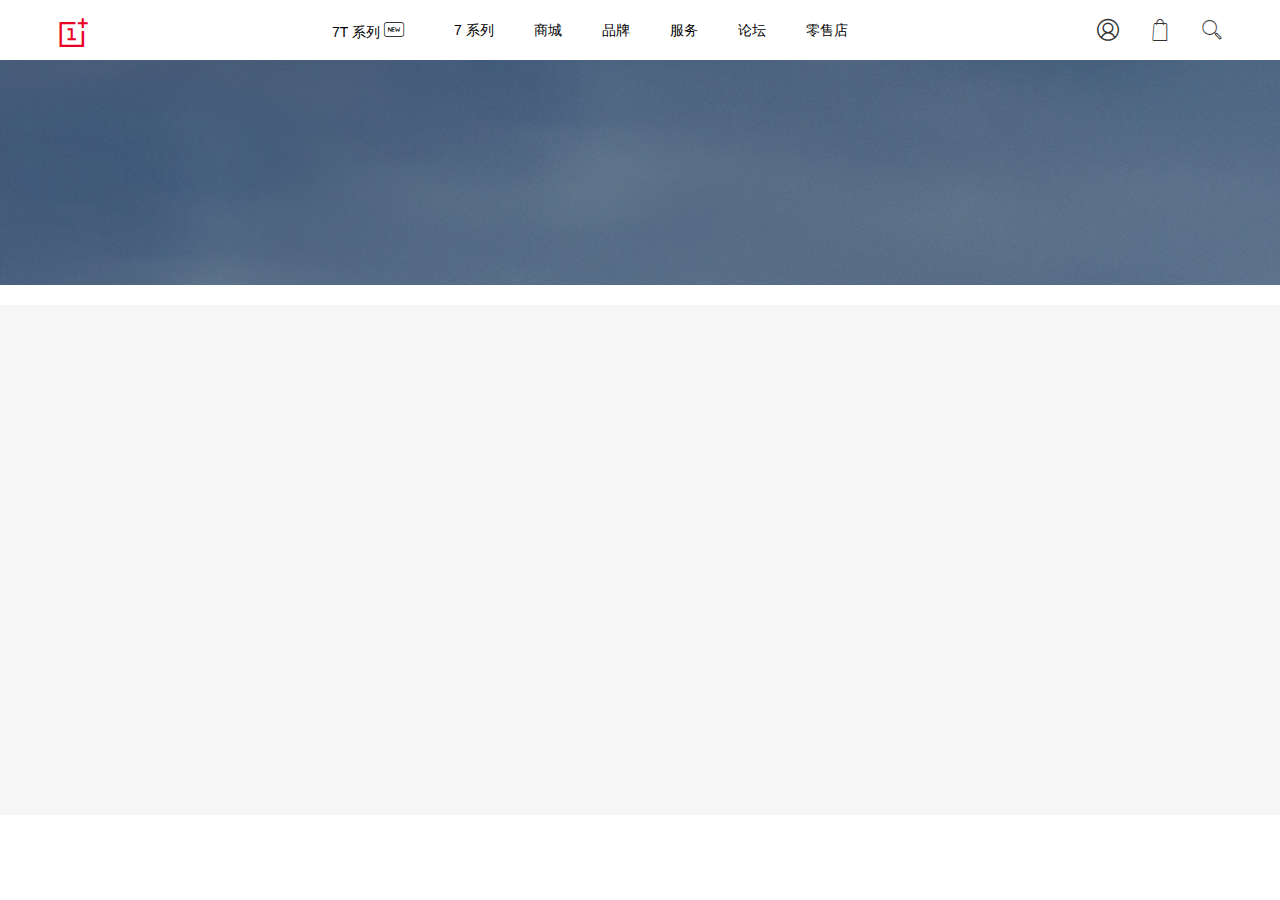
==== 项目/index.html @ f2b110f7 "修改" ====
<!DOCTYPE html>
<html lang="en">

<head>
    <meta charset="UTF-8">
    <meta name="viewport" content="width=device-width, initial-scale=1.0">
    <meta http-equiv="X-UA-Compatible" content="ie=edge">
    <title>Document</title>


    <link rel="stylesheet" href="./lib/reset.css">
    <link rel="stylesheet" href="./css/common.css">
    <link rel="stylesheet" href="./css/index.css">
</head>

<body>
    <div class="top1">
        <div class=" container">
            <div class="top1-left">
                <a href="#"><span class="iconfont" style="color: #eb0028;">&#xe502;</span></a>
            </div>
            <div class="top1-center">
                <a href="#">7T 系列 <i class="iconfont" style="font-size: 20px;">&#xebd5;</i></a>
                <a href="#">7 系列</a>
                <a href="#">商城</a>
                <a href="#">品牌</a>
                <a href="#">服务</a>
                <a href="#">论坛</a>
                <a href="#">零售店</a>
            </div>
            <div class="top1-right">
                <span class="iconfont">&#xe617;</span>
                <span class="iconfont">&#xe63e;</span>
                <span class="iconfont">&#xe652;</span>
            </div>
        </div>
    </div>
    <div class="oneplus-family">

    </div>
    <div class="oneplus-7T">

    </div>
</body>

</html>
---- 项目/css/common.css ----
.clearfix:before,
.clearfix:after {
  content: '';
  display: table;
}

.clearfix:after {
  clear: both;
}

.clearfix {
  *zoom: 1;
}


.container {
  margin: 0 auto;
  width: 1166px;
}

@font-face {font-family: "iconfont";
  src: url('../fonts/iconfont.eot?t=1573990748174'); /* IE9 */
  src: url('../fonts/iconfont.eot?t=1573990748174#iefix') format('embedded-opentype'), /* IE6-IE8 */
  url('../fonts/[data-uri]') format('woff2'),
  url('../fonts/iconfont.woff?t=1573990748174') format('woff'),
  url('../fonts/iconfont.ttf?t=1573990748174') format('truetype'), /* chrome, firefox, opera, Safari, Android, iOS 4.2+ */
  url('../fonts/iconfont.svg?t=1573990748174#iconfont') format('svg'); /* iOS 4.1- */
}

.iconfont {
  font-family: "iconfont" !important;
  font-size: 33px;
  font-style: normal;
  -webkit-font-smoothing: antialiased;
  -moz-osx-font-smoothing: grayscale;
}

.icon-sousuo:before {
  content: "\e652";
}

.icon-yijia:before {
  content: "\e502";
}

.icon-yonghu:before {
  content: "\e617";
}

.icon-newtag:before {
  content: "\ebd5";
}

.icon-icon-test:before {
  content: "\e63e";
}
---- 项目/css/index.css ----
.top1{
    width: 100%;
    height: 60px;
    background-color: #ffffff;
}
.top1-left{
   margin-top: calc((60px - 32px) / 2);
   box-sizing: border-box;
    float: left;
}
.top1-center{
    margin-left: 242px;
line-height: 60px;
    float: left;
    
}
.top1-center a{
    float: left;
    font-size: 14px;
    color: #000000;
    margin-right: 40px;
}
.top1-center a i{
    margin-right: 10px;
}
.top1-right{
float: right;
line-height: 60px;
}
.top1-right span{
    font-size: 22px;
    font-weight: 400;
    float: left;
    margin-left:  30px;
}
.oneplus-family {
    width: 100%;
    height: 225px;
    background-image: url(../img/oneplus-first-1.jpg);
}

.oneplus-7T {
    width: 100%;
    height: 510px;
    margin-top: 20px;
    background-image: url(../img/oneplus-first-2.jpg);
}
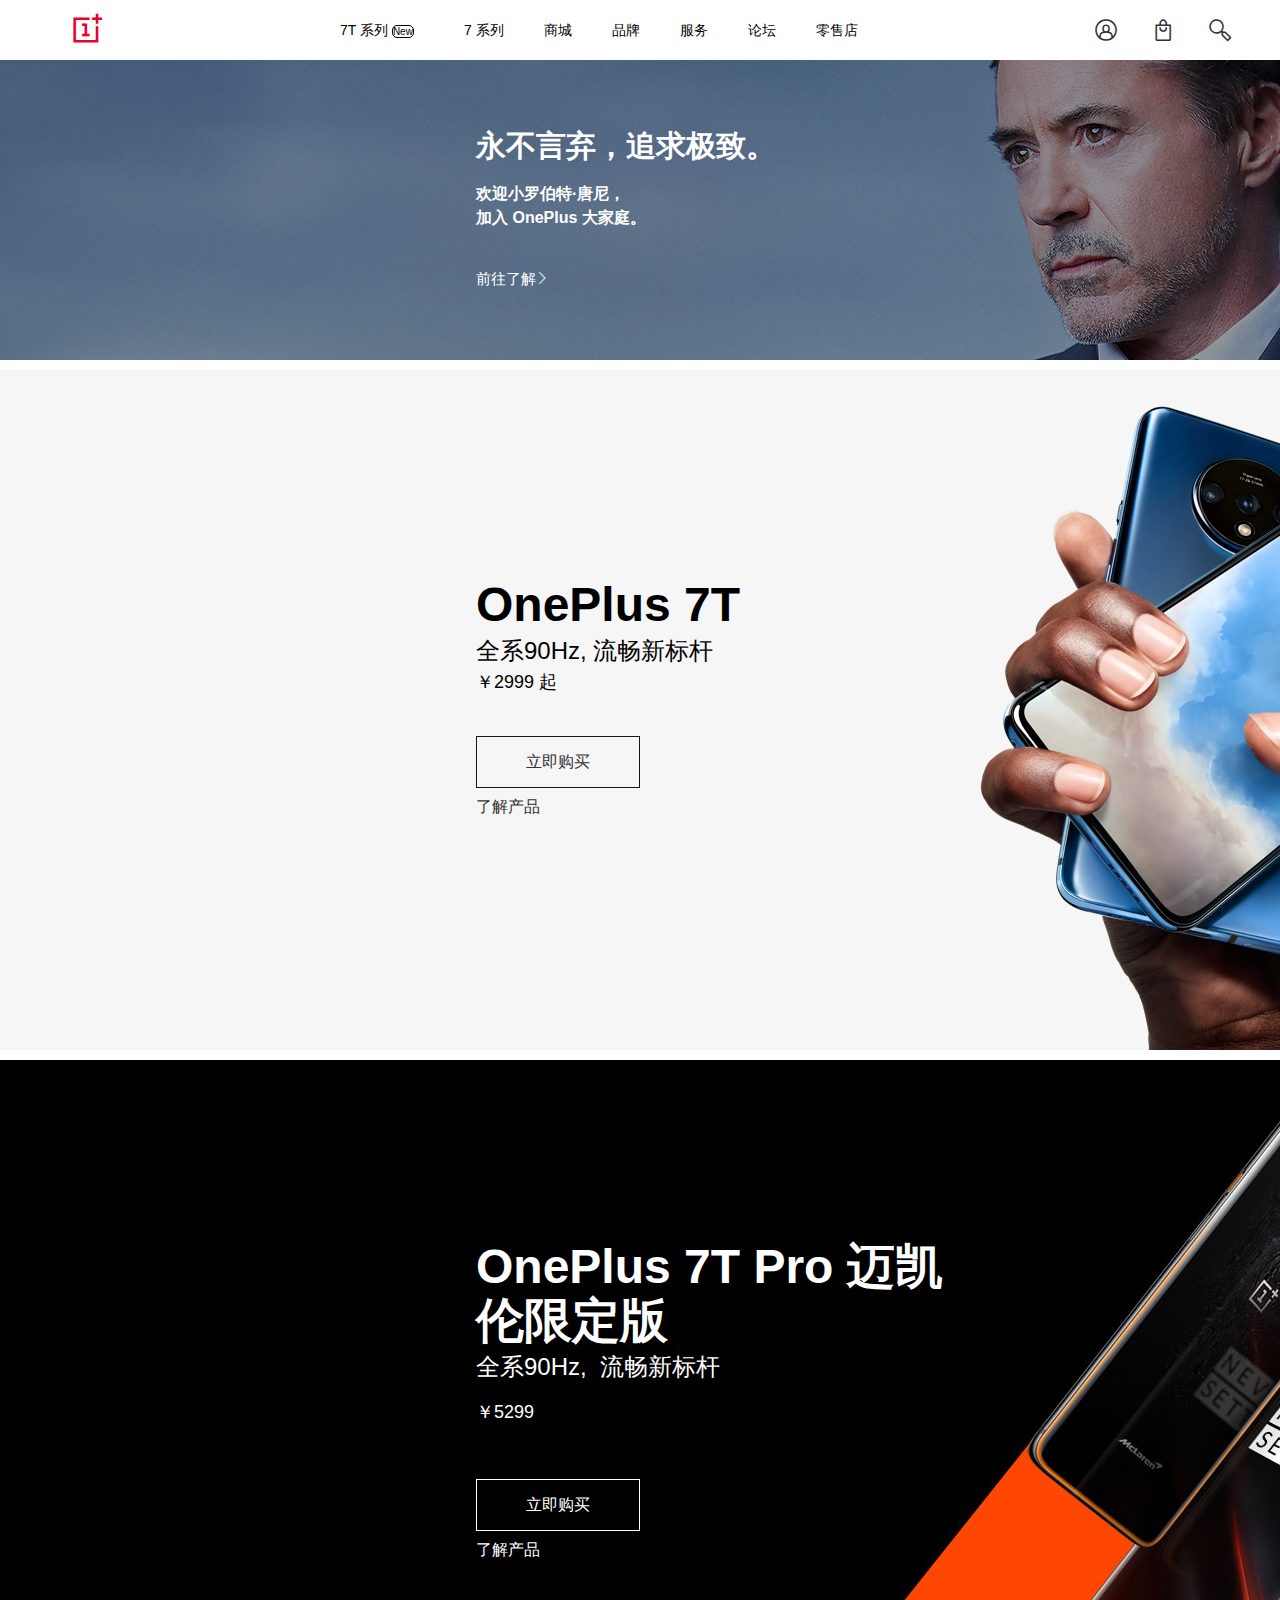
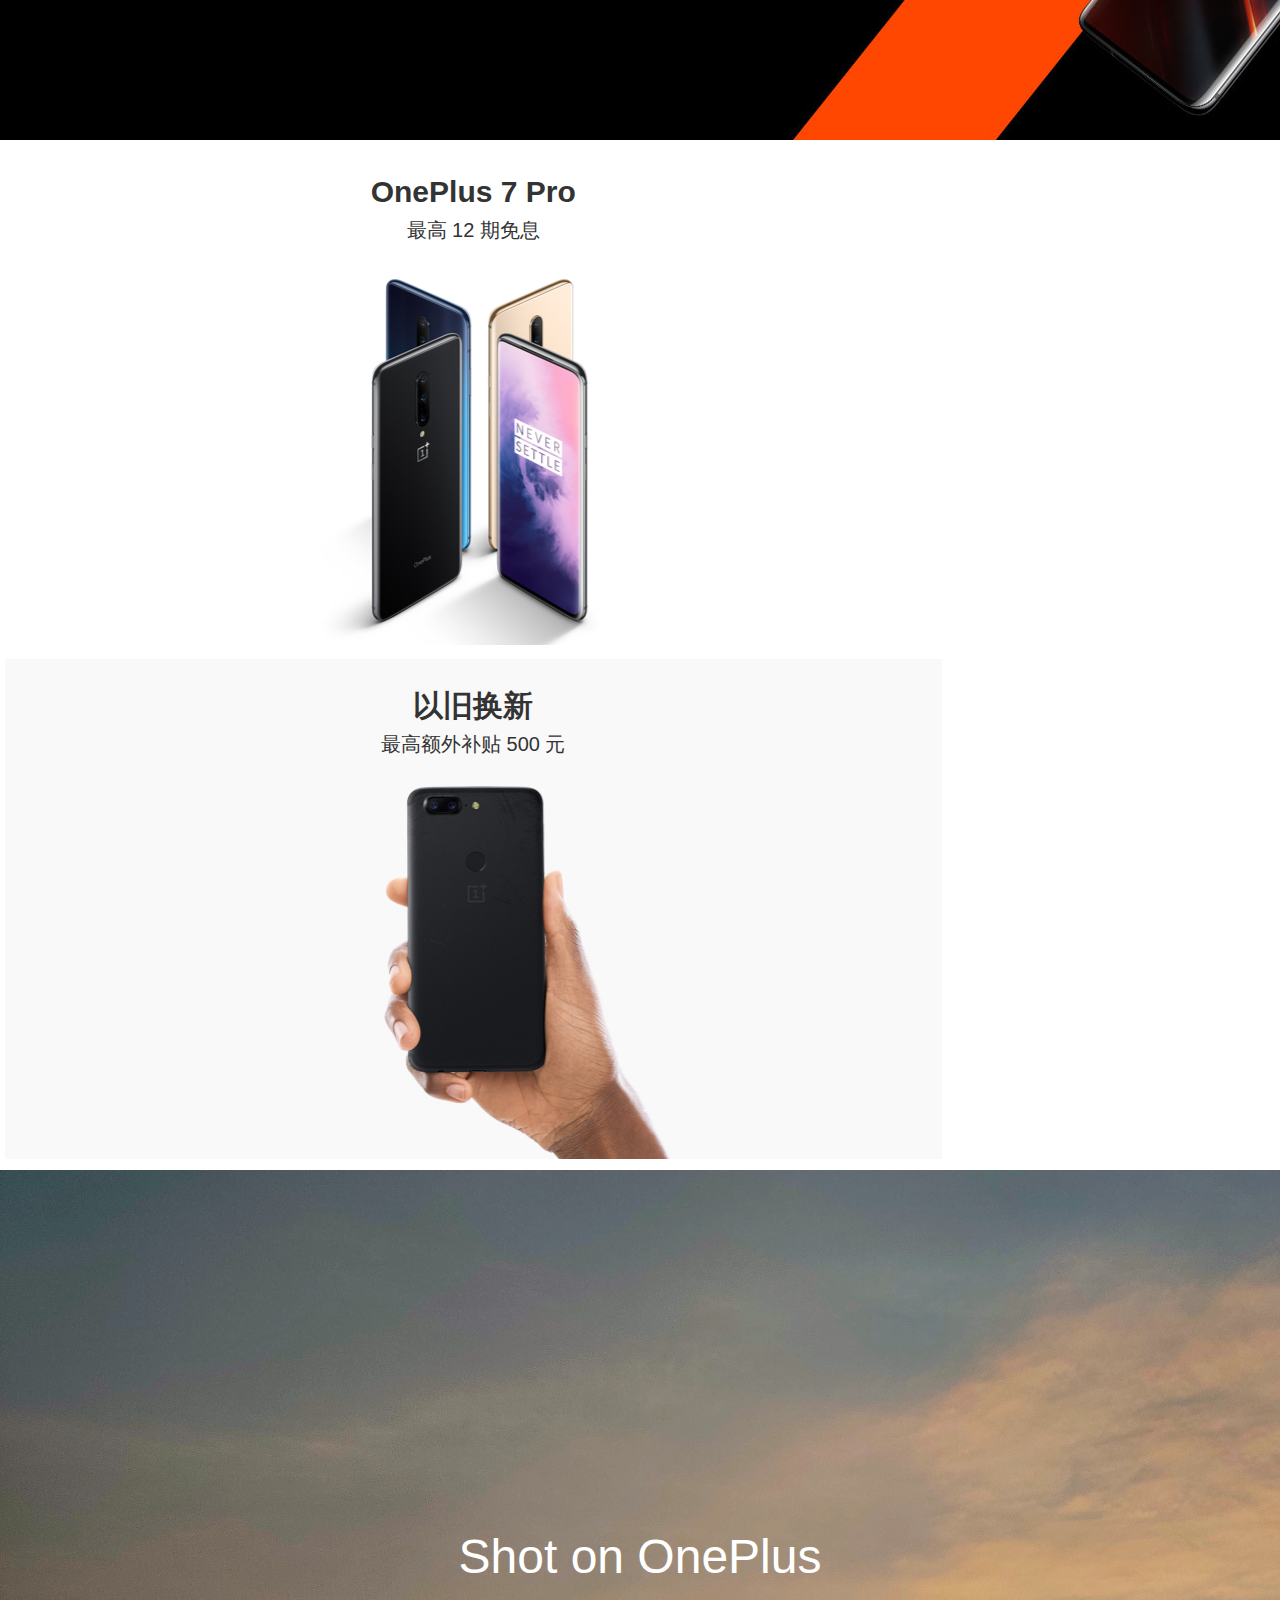
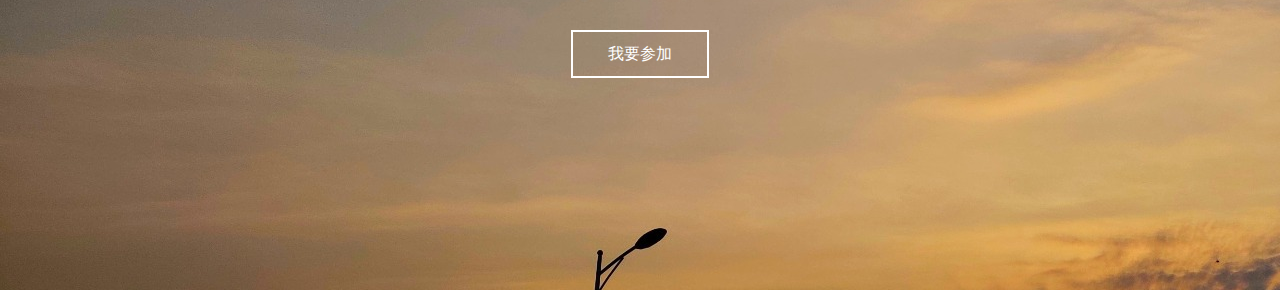
==== commit f3df1b54: "修改" ====
--- a/项目/index.html
+++ b/项目/index.html
@@ -17,30 +17,89 @@
     <div class="top1">
         <div class=" container">
             <div class="top1-left">
-                <a href="#"><span class="iconfont" style="color: #eb0028;">&#xe502;</span></a>
-            </div>
-            <div class="top1-center">
-                <a href="#">7T 系列 <i class="iconfont" style="font-size: 20px;">&#xebd5;</i></a>
-                <a href="#">7 系列</a>
-                <a href="#">商城</a>
-                <a href="#">品牌</a>
-                <a href="#">服务</a>
-                <a href="#">论坛</a>
-                <a href="#">零售店</a>
+                <a href="#"><span style="color: #eb0028;font-size: 40px;;font-size: ;" class="ico ico-brand" </a> </div>
+                        <div class="top1-center">
+                        <a href="#">7T 系列 <i class="new">New</i></a>
+                        <a href="#">7 系列</a>
+                        <a href="#">商城</a>
+                        <a href="#">品牌</a>
+                        <a href="#">服务</a>
+                        <a href="#">论坛</a>
+                        <a href="#">零售店</a>
             </div>
             <div class="top1-right">
-                <span class="iconfont">&#xe617;</span>
-                <span class="iconfont">&#xe63e;</span>
-                <span class="iconfont">&#xe652;</span>
+                <a href=""><span style="font-size: 40px;" class="ico ico-user_v2"></span></a>
+                <a href=""><span style="font-size: 40px;" class="ico ico-bag_v2 show-number"></span></a>
+                <a href=""><span style="font-size: 40px;" class="ico ico-search_v2"></span></a>
             </div>
         </div>
     </div>
-    <div class="oneplus-family">
-
+    <a href="">
+        <div class="oneplus-family">
+            <div class="oneplus-family-content">
+                <h3>永不言弃，追求极致。</h3>
+                <p>欢迎小罗伯特·唐尼，<br>
+                    加入 OnePlus 大家庭。
+                </p>
+                <a href=""><span>前往了解</span> <i style="font-size: 12px; color: white;"
+                        class="ico ico-arrow-right"></i></a>
+            </div>
+        </div>
+    </a>
+    <a href="">
+        <div class="oneplus-7T">
+            <div class="oneplus-7T-content">
+                <h3>OnePlus 7T</h3>
+                <p>全系90Hz,&nbsp;流畅新标杆</p>
+                <p>￥2999 起</p>
+                <div class="oneplus-7T-content-buy">
+                    <span>立即购买</span>
+                </div>
+                <a href="">了解产品</a>
+            </div>
+        </div>
+    </a>
+    <a href="">
+        <div class="oneplus-7T-limit">
+            <div class="oneplus-7T-limit-content">
+                <h3>OnePlus 7T Pro 迈凯伦限定版</h3>
+                <p>全系90Hz, &nbsp;流畅新标杆</p>
+                <p>￥5299</p>
+                <div class="oneplus-7T-limit-content-buy">
+                    <span>立即购买</span>
+                </div>
+                <a href="">了解产品</a>
+            </div>
+        </div>
+    </a>
+    <div class="as">
+        <a href="">
+            <div class="as-content-1">OnePlus 7 Pro</div>
+            <div class="as-content-bottom">最高 12 期免息</div>
+        </a>
+        <a href="">
+            <div class="as-content-1">以旧换新</div>
+            <div class="as-content-bottom">最高额外补贴 500 元</div>
+        </a>
+        <a href="">
+            <div class="as-content-2">教育用户认证享优惠</div>
+            <div class="as-content-bottoms">了解更多</div>
+        </a>
+        <a href="">
+            <div class="as-content-1">零售店体验与购买</div>
+            <div class="as-content-bottom">了解更多</div>
+        </a>
     </div>
-    <div class="oneplus-7T">
-
-    </div>
+    <a href="">
+        <div class="shot">
+            <div class="shot-content">
+               <p>Shot on OnePlus</p> 
+               <div class="join">
+                   <span>我要参加</span>
+               </div>
+            </div>
+        </div>
+    </a>
 </body>
 
 </html>--- a/项目/css/common.css
+++ b/项目/css/common.css
@@ -16,7 +16,7 @@
 
 .container {
   margin: 0 auto;
-  width: 1166px;
+  width: 1200px;
 }
 
 @font-face {font-family: "iconfont";
@@ -56,3 +56,748 @@
   content: "\e63e";
 }
 
+
+@font-face {
+    font-family: one;
+    src: url(/ov/assets/fonts/one/one.eot?319e0728);
+    src: url(/ov/assets/fonts/one/one.eot?319e0728?#iefix) format("eot"),url([data-uri]) format("woff2"),url(/ov/assets/fonts/one/one.woff?13af8d05) format("woff"),url(/ov/assets/fonts/one/one.ttf?73300297) format("truetype"),url(/ov/assets/fonts/one/one.svg?1b98efb0#one) format("svg")
+}
+
+.ico-address:before {
+    content: "\E001"
+}
+
+.ico-address:before,.ico-arrow-down-light:before {
+    font-family: one;
+    -webkit-font-smoothing: antialiased;
+    -moz-osx-font-smoothing: grayscale;
+    font-style: normal;
+    font-variant: normal;
+    font-weight: 400;
+    text-decoration: none;
+    text-transform: none
+}
+
+.ico-arrow-down-light:before {
+    content: "\E002"
+}
+
+.ico-arrow-down:before {
+    content: "\E003"
+}
+
+.ico-arrow-down:before,.ico-arrow-left-light:before {
+    font-family: one;
+    -webkit-font-smoothing: antialiased;
+    -moz-osx-font-smoothing: grayscale;
+    font-style: normal;
+    font-variant: normal;
+    font-weight: 400;
+    text-decoration: none;
+    text-transform: none
+}
+
+.ico-arrow-left-light:before {
+    content: "\E004"
+}
+
+.ico-arrow-right-normal:before {
+    content: "\E005"
+}
+
+.ico-arrow-right-normal:before,.ico-arrow-right:before {
+    font-family: one;
+    -webkit-font-smoothing: antialiased;
+    -moz-osx-font-smoothing: grayscale;
+    font-style: normal;
+    font-variant: normal;
+    font-weight: 400;
+    text-decoration: none;
+    text-transform: none
+}
+
+.ico-arrow-right:before {
+    content: "\E006"
+}
+
+.ico-audio:before {
+    content: "\E007"
+}
+
+.ico-audio:before,.ico-bag:before {
+    font-family: one;
+    -webkit-font-smoothing: antialiased;
+    -moz-osx-font-smoothing: grayscale;
+    font-style: normal;
+    font-variant: normal;
+    font-weight: 400;
+    text-decoration: none;
+    text-transform: none
+}
+
+.ico-bag:before {
+    content: "\E008"
+}
+
+.ico-bag_v2:before {
+    content: "\E009"
+}
+
+.ico-bag_v2:before,.ico-bookmark:before {
+    font-family: one;
+    -webkit-font-smoothing: antialiased;
+    -moz-osx-font-smoothing: grayscale;
+    font-style: normal;
+    font-variant: normal;
+    font-weight: 400;
+    text-decoration: none;
+    text-transform: none
+}
+
+.ico-bookmark:before {
+    content: "\E00A"
+}
+
+.ico-brand:before {
+    content: "\E00B"
+}
+
+.ico-brand:before,.ico-bundles:before {
+    font-family: one;
+    -webkit-font-smoothing: antialiased;
+    -moz-osx-font-smoothing: grayscale;
+    font-style: normal;
+    font-variant: normal;
+    font-weight: 400;
+    text-decoration: none;
+    text-transform: none
+}
+
+.ico-bundles:before {
+    content: "\E00C"
+}
+
+.ico-calendar:before {
+    font-family: one;
+    content: "\E00D"
+}
+
+.ico-call:before {
+    content: "\E00E"
+}
+
+.ico-call:before,.ico-call_v2:before {
+    font-family: one;
+    -webkit-font-smoothing: antialiased;
+    -moz-osx-font-smoothing: grayscale;
+    font-style: normal;
+    font-variant: normal;
+    font-weight: 400;
+    text-decoration: none;
+    text-transform: none
+}
+
+.ico-call_v2:before {
+    content: "\E00F"
+}
+
+.ico-cart-empty:before {
+    content: "\E010"
+}
+
+.ico-cart-empty:before,.ico-cart-exchange:before {
+    font-family: one;
+    -webkit-font-smoothing: antialiased;
+    -moz-osx-font-smoothing: grayscale;
+    font-style: normal;
+    font-variant: normal;
+    font-weight: 400;
+    text-decoration: none;
+    text-transform: none
+}
+
+.ico-cart-exchange:before {
+    content: "\E011"
+}
+
+.ico-cart-gift:before {
+    content: "\E012"
+}
+
+.ico-cart-gift:before,.ico-cart-reason:before {
+    font-family: one;
+    -webkit-font-smoothing: antialiased;
+    -moz-osx-font-smoothing: grayscale;
+    font-style: normal;
+    font-variant: normal;
+    font-weight: 400;
+    text-decoration: none;
+    text-transform: none
+}
+
+.ico-cart-reason:before {
+    content: "\E013"
+}
+
+.ico-cart-security:before {
+    content: "\E014"
+}
+
+.ico-cart-security:before,.ico-cases-protection:before {
+    font-family: one;
+    -webkit-font-smoothing: antialiased;
+    -moz-osx-font-smoothing: grayscale;
+    font-style: normal;
+    font-variant: normal;
+    font-weight: 400;
+    text-decoration: none;
+    text-transform: none
+}
+
+.ico-cases-protection:before {
+    content: "\E015"
+}
+
+.ico-cat-phone:before {
+    content: "\E016"
+}
+
+.ico-cat-phone:before,.ico-cellphone:before {
+    font-family: one;
+    -webkit-font-smoothing: antialiased;
+    -moz-osx-font-smoothing: grayscale;
+    font-style: normal;
+    font-variant: normal;
+    font-weight: 400;
+    text-decoration: none;
+    text-transform: none
+}
+
+.ico-cellphone:before {
+    content: "\E017"
+}
+
+.ico-contact:before {
+    content: "\E018"
+}
+
+.ico-contact:before,.ico-dash:before {
+    font-family: one;
+    -webkit-font-smoothing: antialiased;
+    -moz-osx-font-smoothing: grayscale;
+    font-style: normal;
+    font-variant: normal;
+    font-weight: 400;
+    text-decoration: none;
+    text-transform: none
+}
+
+.ico-dash:before {
+    content: "\E019"
+}
+
+.ico-earphones:before {
+    content: "\E01A"
+}
+
+.ico-earphones:before,.ico-email:before {
+    font-family: one;
+    -webkit-font-smoothing: antialiased;
+    -moz-osx-font-smoothing: grayscale;
+    font-style: normal;
+    font-variant: normal;
+    font-weight: 400;
+    text-decoration: none;
+    text-transform: none
+}
+
+.ico-email:before {
+    content: "\E01B"
+}
+
+.ico-face-smile:before {
+    content: "\E01C"
+}
+
+.ico-face-smile:before,.ico-face-upset:before {
+    font-family: one;
+    -webkit-font-smoothing: antialiased;
+    -moz-osx-font-smoothing: grayscale;
+    font-style: normal;
+    font-variant: normal;
+    font-weight: 400;
+    text-decoration: none;
+    text-transform: none
+}
+
+.ico-face-upset:before {
+    content: "\E01D"
+}
+
+.ico-facebook-stroke:before {
+    content: "\E01E"
+}
+
+.ico-facebook-stroke:before,.ico-facebook:before {
+    font-family: one;
+    -webkit-font-smoothing: antialiased;
+    -moz-osx-font-smoothing: grayscale;
+    font-style: normal;
+    font-variant: normal;
+    font-weight: 400;
+    text-decoration: none;
+    text-transform: none
+}
+
+.ico-facebook:before {
+    content: "\E01F"
+}
+
+.ico-filter:before {
+    content: "\E020"
+}
+
+.ico-filter:before,.ico-free-delivery:before {
+    font-family: one;
+    -webkit-font-smoothing: antialiased;
+    -moz-osx-font-smoothing: grayscale;
+    font-style: normal;
+    font-variant: normal;
+    font-weight: 400;
+    text-decoration: none;
+    text-transform: none
+}
+
+.ico-free-delivery:before {
+    content: "\E021"
+}
+
+.ico-full-bag:before {
+    content: "\E022"
+}
+
+.ico-full-bag:before,.ico-gear:before {
+    font-family: one;
+    -webkit-font-smoothing: antialiased;
+    -moz-osx-font-smoothing: grayscale;
+    font-style: normal;
+    font-variant: normal;
+    font-weight: 400;
+    text-decoration: none;
+    text-transform: none
+}
+
+.ico-gear:before {
+    content: "\E023"
+}
+
+.ico-google-plus:before {
+    content: "\E024"
+}
+
+.ico-google-plus:before,.ico-half-bag:before {
+    font-family: one;
+    -webkit-font-smoothing: antialiased;
+    -moz-osx-font-smoothing: grayscale;
+    font-style: normal;
+    font-variant: normal;
+    font-weight: 400;
+    text-decoration: none;
+    text-transform: none
+}
+
+.ico-half-bag:before {
+    content: "\E025"
+}
+
+.ico-head-oneplus-7:before {
+    content: "\E026"
+}
+
+.ico-head-oneplus-7:before,.ico-head-oneplus-7pro-5g:before {
+    font-family: one;
+    -webkit-font-smoothing: antialiased;
+    -moz-osx-font-smoothing: grayscale;
+    font-style: normal;
+    font-variant: normal;
+    font-weight: 400;
+    text-decoration: none;
+    text-transform: none
+}
+
+.ico-head-oneplus-7pro-5g:before {
+    content: "\E027"
+}
+
+.ico-head-oneplus-7pro:before {
+    content: "\E028"
+}
+
+.ico-head-oneplus-7pro:before,.ico-head-oneplus-tv-acc:before {
+    font-family: one;
+    -webkit-font-smoothing: antialiased;
+    -moz-osx-font-smoothing: grayscale;
+    font-style: normal;
+    font-variant: normal;
+    font-weight: 400;
+    text-decoration: none;
+    text-transform: none
+}
+
+.ico-head-oneplus-tv-acc:before {
+    content: "\E029"
+}
+
+.ico-head-oneplus-tv:before {
+    content: "\E02A"
+}
+
+.ico-head-oneplus7-2:before,.ico-head-oneplus-tv:before {
+    font-family: one;
+    -webkit-font-smoothing: antialiased;
+    -moz-osx-font-smoothing: grayscale;
+    font-style: normal;
+    font-variant: normal;
+    font-weight: 400;
+    text-decoration: none;
+    text-transform: none
+}
+
+.ico-head-oneplus7-2:before {
+    content: "\E02B"
+}
+
+.ico-head-oneplus7pro-2:before {
+    content: "\E02C"
+}
+
+.ico-head-oneplus7pro-2:before,.ico-head-oneplus7pro-5g:before {
+    font-family: one;
+    -webkit-font-smoothing: antialiased;
+    -moz-osx-font-smoothing: grayscale;
+    font-style: normal;
+    font-variant: normal;
+    font-weight: 400;
+    text-decoration: none;
+    text-transform: none
+}
+
+.ico-head-oneplus7pro-5g:before {
+    content: "\E02D"
+}
+
+.ico-head-phone:before {
+    content: "\E02E"
+}
+
+.ico-head-phone:before,.ico-help_v2:before {
+    font-family: one;
+    -webkit-font-smoothing: antialiased;
+    -moz-osx-font-smoothing: grayscale;
+    font-style: normal;
+    font-variant: normal;
+    font-weight: 400;
+    text-decoration: none;
+    text-transform: none
+}
+
+.ico-help_v2:before {
+    content: "\E02F"
+}
+
+.ico-instagram:before {
+    content: "\E030"
+}
+
+.ico-instagram:before,.ico-less:before {
+    font-family: one;
+    -webkit-font-smoothing: antialiased;
+    -moz-osx-font-smoothing: grayscale;
+    font-style: normal;
+    font-variant: normal;
+    font-weight: 400;
+    text-decoration: none;
+    text-transform: none
+}
+
+.ico-less:before {
+    content: "\E031"
+}
+
+.ico-link:before {
+    content: "\E032"
+}
+
+.ico-link:before,.ico-load3d:before {
+    font-family: one;
+    -webkit-font-smoothing: antialiased;
+    -moz-osx-font-smoothing: grayscale;
+    font-style: normal;
+    font-variant: normal;
+    font-weight: 400;
+    text-decoration: none;
+    text-transform: none
+}
+
+.ico-load3d:before {
+    content: "\E033"
+}
+
+.ico-location:before {
+    content: "\E034"
+}
+
+.ico-location:before,.ico-location_v2:before {
+    font-family: one;
+    -webkit-font-smoothing: antialiased;
+    -moz-osx-font-smoothing: grayscale;
+    font-style: normal;
+    font-variant: normal;
+    font-weight: 400;
+    text-decoration: none;
+    text-transform: none
+}
+
+.ico-location_v2:before {
+    content: "\E035"
+}
+
+.ico-more:before {
+    content: "\E036"
+}
+
+.ico-more:before,.ico-new:before {
+    font-family: one;
+    -webkit-font-smoothing: antialiased;
+    -moz-osx-font-smoothing: grayscale;
+    font-style: normal;
+    font-variant: normal;
+    font-weight: 400;
+    text-decoration: none;
+    text-transform: none
+}
+
+.ico-new:before {
+    content: "\E037"
+}
+
+.ico-phone:before {
+    content: "\E038"
+}
+
+.ico-phone:before,.ico-power-banks:before {
+    font-family: one;
+    -webkit-font-smoothing: antialiased;
+    -moz-osx-font-smoothing: grayscale;
+    font-style: normal;
+    font-variant: normal;
+    font-weight: 400;
+    text-decoration: none;
+    text-transform: none
+}
+
+.ico-power-banks:before {
+    content: "\E039"
+}
+
+.ico-power-cables:before {
+    content: "\E03A"
+}
+
+.ico-power-cables:before,.ico-qq:before {
+    font-family: one;
+    -webkit-font-smoothing: antialiased;
+    -moz-osx-font-smoothing: grayscale;
+    font-style: normal;
+    font-variant: normal;
+    font-weight: 400;
+    text-decoration: none;
+    text-transform: none
+}
+
+.ico-qq:before {
+    content: "\E03B"
+}
+
+.ico-qqzone:before {
+    content: "\E03C"
+}
+
+.ico-qqzone:before,.ico-refresh:before {
+    font-family: one;
+    -webkit-font-smoothing: antialiased;
+    -moz-osx-font-smoothing: grayscale;
+    font-style: normal;
+    font-variant: normal;
+    font-weight: 400;
+    text-decoration: none;
+    text-transform: none
+}
+
+.ico-refresh:before {
+    content: "\E03D"
+}
+
+.ico-return-policy:before {
+    content: "\E03E"
+}
+
+.ico-return-policy:before,.ico-search:before {
+    font-family: one;
+    -webkit-font-smoothing: antialiased;
+    -moz-osx-font-smoothing: grayscale;
+    font-style: normal;
+    font-variant: normal;
+    font-weight: 400;
+    text-decoration: none;
+    text-transform: none
+}
+
+.ico-search:before {
+    content: "\E03F"
+}
+
+.ico-search_v2:before {
+    content: "\E040"
+}
+
+.ico-search_v2:before,.ico-secure-payments:before {
+    font-family: one;
+    -webkit-font-smoothing: antialiased;
+    -moz-osx-font-smoothing: grayscale;
+    font-style: normal;
+    font-variant: normal;
+    font-weight: 400;
+    text-decoration: none;
+    text-transform: none
+}
+
+.ico-secure-payments:before {
+    content: "\E041"
+}
+
+.ico-serviceIcons-15:before {
+    content: "\E042"
+}
+
+.ico-serviceIcons-15:before,.ico-serviceIcons-30:before {
+    font-family: one;
+    -webkit-font-smoothing: antialiased;
+    -moz-osx-font-smoothing: grayscale;
+    font-style: normal;
+    font-variant: normal;
+    font-weight: 400;
+    text-decoration: none;
+    text-transform: none
+}
+
+.ico-serviceIcons-30:before {
+    content: "\E043"
+}
+
+.ico-serviceIcons-7:before {
+    content: "\E044"
+}
+
+.ico-serviceIcons-7:before,.ico-serviceIcons-gift:before {
+    font-family: one;
+    -webkit-font-smoothing: antialiased;
+    -moz-osx-font-smoothing: grayscale;
+    font-style: normal;
+    font-variant: normal;
+    font-weight: 400;
+    text-decoration: none;
+    text-transform: none
+}
+
+.ico-serviceIcons-gift:before {
+    content: "\E045"
+}
+
+.ico-serviceIcons-safe:before {
+    content: "\E046"
+}
+
+.ico-serviceIcons-safe:before,.ico-snapchat-ghost:before {
+    font-family: one;
+    -webkit-font-smoothing: antialiased;
+    -moz-osx-font-smoothing: grayscale;
+    font-style: normal;
+    font-variant: normal;
+    font-weight: 400;
+    text-decoration: none;
+    text-transform: none
+}
+
+.ico-snapchat-ghost:before {
+    content: "\E047"
+}
+
+.ico-store-insurance:before {
+    content: "\E048"
+}
+
+.ico-store-insurance:before,.ico-success:before {
+    font-family: one;
+    -webkit-font-smoothing: antialiased;
+    -moz-osx-font-smoothing: grayscale;
+    font-style: normal;
+    font-variant: normal;
+    font-weight: 400;
+    text-decoration: none;
+    text-transform: none
+}
+
+.ico-success:before {
+    content: "\E049"
+}
+
+.ico-twitter:before {
+    content: "\E04A"
+}
+
+.ico-twitter:before,.ico-user:before {
+    font-family: one;
+    -webkit-font-smoothing: antialiased;
+    -moz-osx-font-smoothing: grayscale;
+    font-style: normal;
+    font-variant: normal;
+    font-weight: 400;
+    text-decoration: none;
+    text-transform: none
+}
+
+.ico-user:before {
+    content: "\E04B"
+}
+
+.ico-user_v2:before {
+    content: "\E04C"
+}
+
+.ico-user_v2:before,.ico-wechat:before {
+    font-family: one;
+    -webkit-font-smoothing: antialiased;
+    -moz-osx-font-smoothing: grayscale;
+    font-style: normal;
+    font-variant: normal;
+    font-weight: 400;
+    text-decoration: none;
+    text-transform: none
+}
+
+.ico-wechat:before {
+    content: "\E04D"
+}
+
+.ico-weibo:before {
+    font-family: one;
+    -webkit-font-smoothing: antialiased;
+    -moz-osx-font-smoothing: grayscale;
+    font-style: normal;
+    font-variant: normal;
+    font-weight: 400;
+    text-decoration: none;
+    text-transform: none;
+    content: "\E04E"
+}--- a/项目/css/index.css
+++ b/项目/css/index.css
@@ -3,45 +3,377 @@
     height: 60px;
     background-color: #ffffff;
 }
+
+.new {
+    border: 1px solid #000;
+    border-radius: 5px;
+    font-size: 10px;
+}
+
 .top1-left{
-   margin-top: calc((60px - 32px) / 2);
+   line-height: 60px;
    box-sizing: border-box;
     float: left;
 }
+
+.top1-left a{
+    margin-left: 26px;
+}
+
 .top1-center{
-    margin-left: 242px;
+    margin-left: 234px;
 line-height: 60px;
     float: left;
     
 }
+
 .top1-center a{
     float: left;
     font-size: 14px;
     color: #000000;
     margin-right: 40px;
 }
+
 .top1-center a i{
     margin-right: 10px;
 }
+
 .top1-right{
 float: right;
 line-height: 60px;
 }
+
 .top1-right span{
     font-size: 22px;
     font-weight: 400;
     float: left;
-    margin-left:  30px;
-}
+    margin-left:17px;
+}
+
 .oneplus-family {
-    width: 100%;
-    height: 225px;
+    position: relative;
+    width: 100%;
+    height: 300px;
     background-image: url(../img/oneplus-first-1.jpg);
+    background-position: -315px 0;
+}
+
+
+
+.oneplus-family-content {
+    position: absolute;
+    left: 476px;
+    top: 50px;
+    width:500px;
+    height: 200px;
+}
+
+.oneplus-family-content h3{
+    color: white;
+    font-size: 30px;
+    line-height: 2.4;
+}
+
+.oneplus-family-content p{
+        margin-bottom: 40px;
+    color: white;
+    font-size: 16px;
+    line-height: 1.5;
+    font-weight: bold;
+}
+
+.oneplus-family-content a span {
+    display: inline-block;
+    color: white;
+    font-size: 15px;
+}
+
+.oneplus-family-content a span:hover {
+    text-decoration: underline;
 }
 
 .oneplus-7T {
-    width: 100%;
-    height: 510px;
-    margin-top: 20px;
-    background-image: url(../img/oneplus-first-2.jpg);
-}+    position: relative;
+    width: 100%;
+    height: 680px;
+    margin-top: 10px;
+    background-image: url(../upload/oneplus-first-2.jpg);
+        background-position: -315px 0;
+}
+
+.oneplus-7T-content {
+    position: absolute;
+    left: 476px;
+    top: 50%;
+    width:500px;
+    height: 264px;
+    margin-top: -132px;
+}
+
+.oneplus-7T-content h3{
+    color: #000000;
+    font-size: 48px;
+}
+
+.oneplus-7T-content p:nth-child(2){
+    color: #000000  ;
+    font-size: 24px;
+    line-height: 1.5;
+}
+
+.oneplus-7T-content p:nth-child(3){
+    color: #000000  ;
+    font-size: 18px;
+    font-weight: 333;
+    line-height: 1.5;
+}
+
+.oneplus-7T-content-buy {
+    position: relative;
+    margin-top: 40px;
+    text-align: center;
+    width: 162px;
+    height: 50px;
+    line-height: 50px;
+    border: 1px solid #101920;
+}
+
+.oneplus-7T-content-buy:hover{
+    color: white;
+    z-index: 1;
+}
+
+.oneplus-7T-content-buy span {
+    font-size: 16px;
+}
+
+.oneplus-7T-content-buy:after {
+    content: "";
+    position: absolute;
+    left: 0;
+    height: 50px;
+    width: 0;   
+    background-color: #000000;
+    transition: all 0.25s;
+} 
+
+.oneplus-7T-content-buy:hover:after {
+    width: 162px;
+    z-index: -1;
+}
+
+.oneplus-7T-content-buy:hover::before{
+    color: white;
+}
+
+.oneplus-7T-content a:nth-last-child(1){
+    display: block;
+    font-size: 16px;
+    margin-top: 10px;
+}
+
+.oneplus-7T-content a:nth-last-child(1):hover{
+    text-decoration: underline;
+}
+
+
+.oneplus-7T-limit {
+    position: relative;
+    width: 100%;
+    height: 680px;
+    margin-top: 10px;
+    background-image: url(../upload/oneplus-first-3.jpg);
+        background-position: -315px 0;
+}
+
+.oneplus-7T-limit-content {
+    position: absolute;
+    left: 476px;
+    top: 50%;
+    width:500px;
+    height: 321px;
+    margin-top: -160.5px;
+}
+
+.oneplus-7T-limit-content h3{
+    color: white;
+    font-size: 48px;
+}
+
+.oneplus-7T-limit-content p:nth-child(2){
+    color: white  ;
+    font-size: 24px;
+    line-height: 1.5;
+}
+
+.oneplus-7T-limit-content p:nth-child(3){
+    color: white;
+    font-size: 18px;
+    font-weight: 333;
+    line-height: 3;
+}
+
+.oneplus-7T-limit-content-buy {
+    position: relative;
+    margin-top: 40px;
+    text-align: center;
+    width: 162px;
+    height: 50px;
+    line-height: 50px;
+    color: white;
+    border: 1px solid white;
+}
+
+.oneplus-7T-limit-content-buy:hover{
+    color: black;
+    z-index: 1;
+}
+
+.oneplus-7T-limit-content-buy span {
+    font-size: 16px;
+}
+
+.oneplus-7T-limit-content-buy:after {
+    content: "";
+    position: absolute;
+    left: 0;
+    height: 50px;
+    width: 0;   
+    background-color: white;
+    transition: all 0.25s;
+} 
+
+.oneplus-7T-limit-content-buy:hover:after {
+    width: 162px;
+    z-index: -1;
+}
+
+.oneplus-7T-limit-content-buy:hover::before{
+    color: black;
+}
+
+.oneplus-7T-limit-content a:nth-last-child(1){
+    display: block;
+    color: white;
+    font-size: 16px;
+    margin-top: 10px;
+}
+
+.oneplus-7T-limit-content a:nth-last-child(1):hover{
+    text-decoration: underline;
+}
+
+.as{
+    width: 100%;
+    height: 1020px;
+    overflow: hidden;
+}
+
+.as a{
+    display: inline-block;
+      overflow: hidden; 
+    width: 936.5px;
+    height: 500px;
+    margin: 5px;
+    background-position: -170px 0;
+}
+
+.as a:nth-child(1) {
+    background-image: url(../upload/oneplus-first-4.jpg);
+}
+.as a:nth-child(2) {
+    background-image: url(../upload/oneplus-first-5.jpg);
+}
+.as a:nth-child(3) {
+    background-image: url(../upload/oneplus-first-6.jpg);
+}
+.as a:nth-child(4) {
+    background-image: url(../upload/oneplus-first-7.jpg);
+}
+
+.as div {
+    text-align: center;
+    width: 100%;
+}
+
+.as-content-1 {
+    font-weight: bold;
+    margin-top: 30px;
+    font-size: 30px;
+} 
+
+.as-content-bottom {
+    font-weight: 549;
+    margin-top: 10px;
+    font-size: 20px;
+}
+
+.as-content-2 {
+    font-weight: bold;
+    margin-top: 30px;
+    font-size: 30px;
+    color: white;
+}
+
+.as-content-bottoms {
+    font-weight: 549;
+    margin-top: 10px;
+    font-size: 20px;
+    color: white;
+}
+
+.shot{
+    position: relative;
+    width: 100%;
+    height: 720px;
+    margin-top: 10px;
+    background-image: url(../upload/oneplus-first-8.jpg);
+}
+
+.shot-content {
+    position: absolute;
+    width: 100%;
+    height: 140px;
+    text-align: center;
+    top: 50%;
+    margin-bottom: -70px;
+    color: white;
+}
+
+.shot-content p{
+    color: white;
+    font-size: 48px;
+}
+
+.join {
+    position: relative;
+    margin: auto;
+    width: 134px;
+    height: 44px;
+    font-size: 16px;
+    margin-top: 45px;
+    text-align: center;
+    line-height: 44px;
+    border:  2px solid white;
+}
+
+.join:hover{
+    color: black;
+    z-index: 1;
+}
+
+.join::before{
+    content: "";
+    position: absolute;
+    left: 0px;
+    width: 0px;
+    height: 45px;
+    background-color: #fff;
+    transition: all 0.25s;
+}
+
+.join:hover:before{
+    width: 135px;
+    z-index: -1;
+}
+
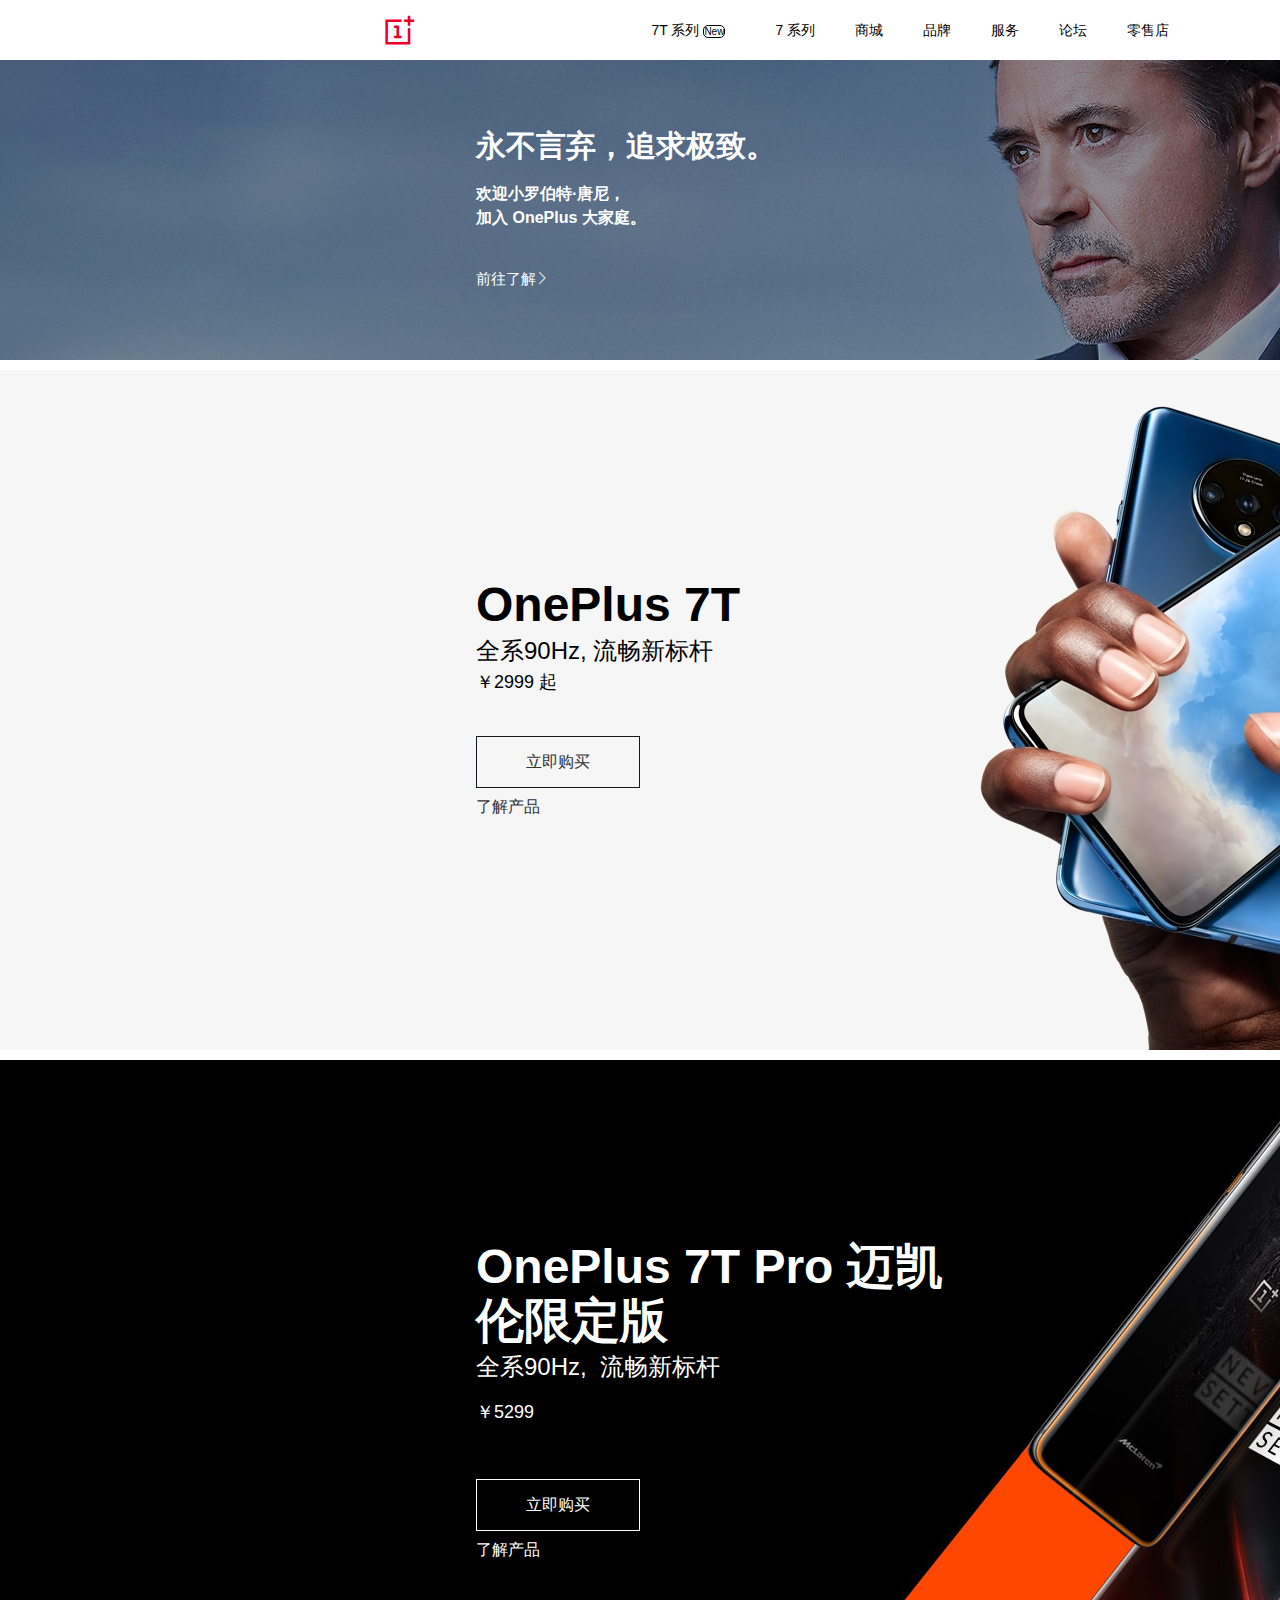
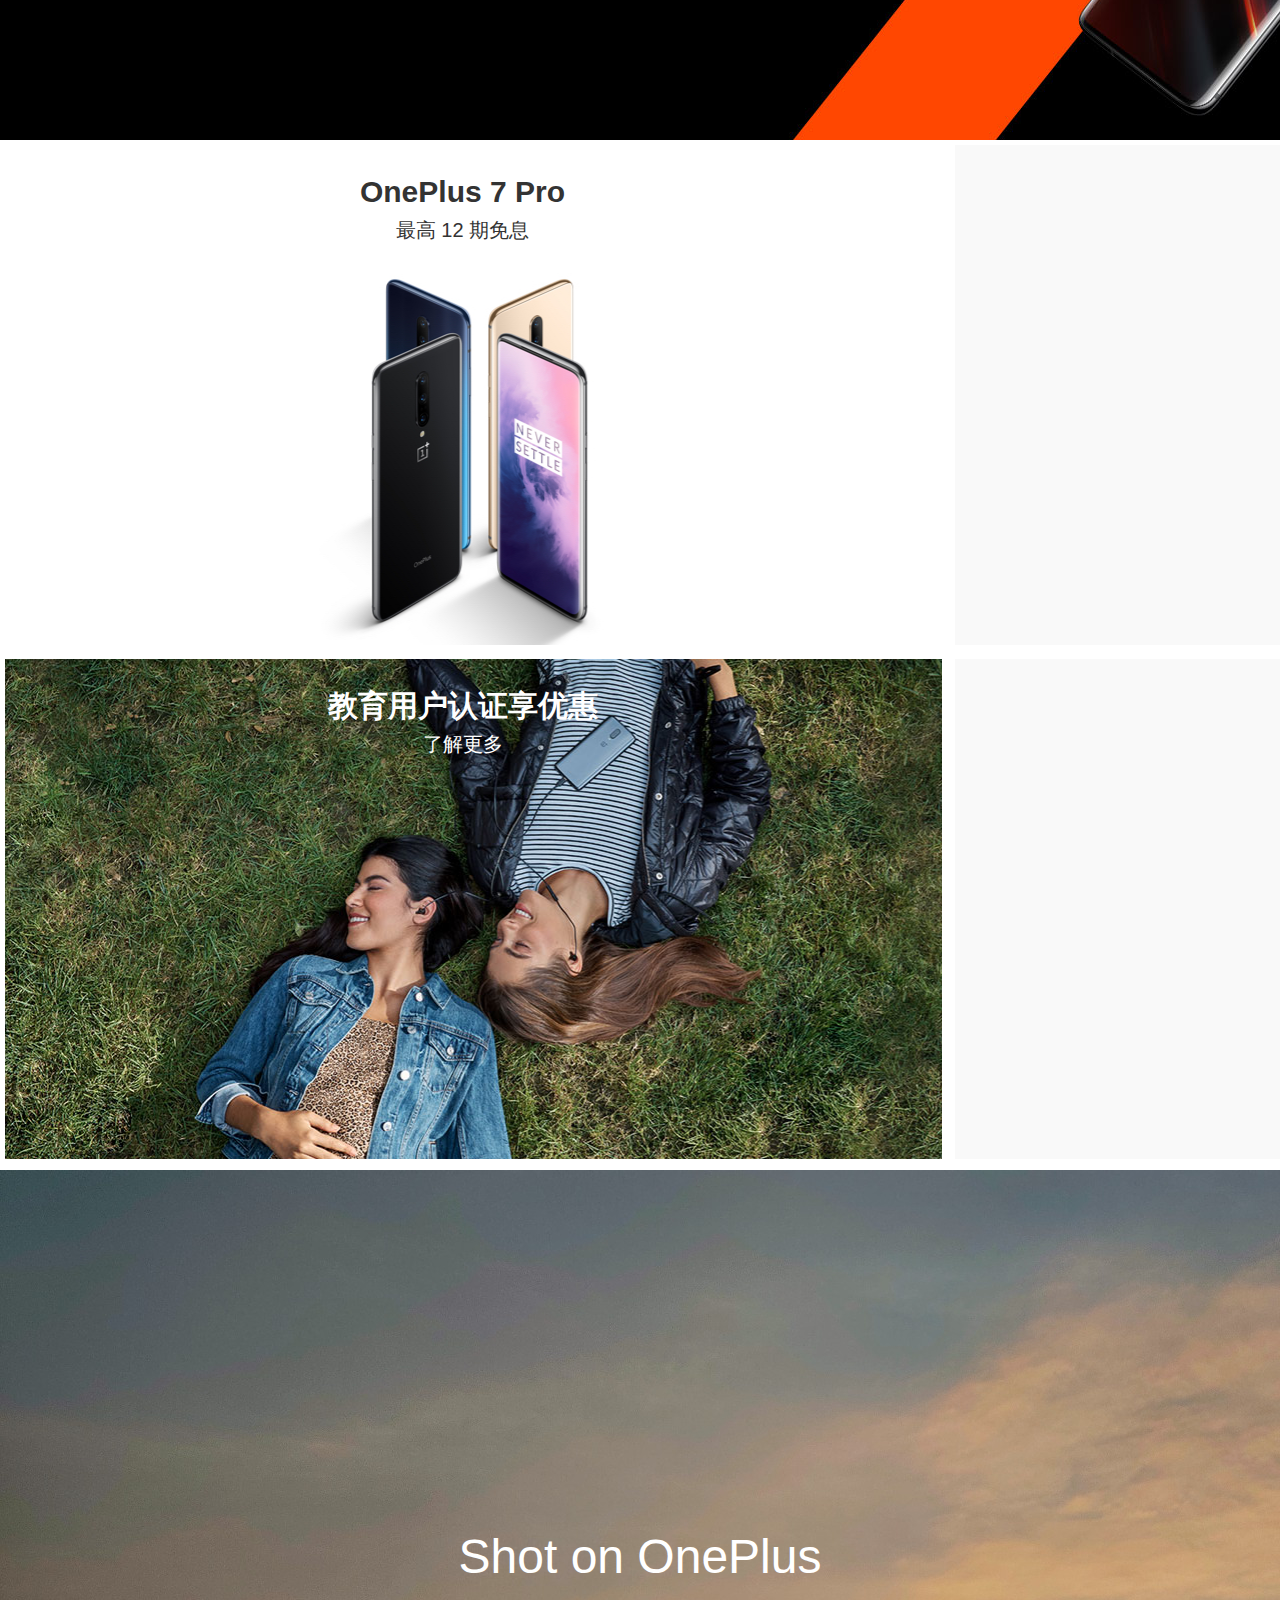
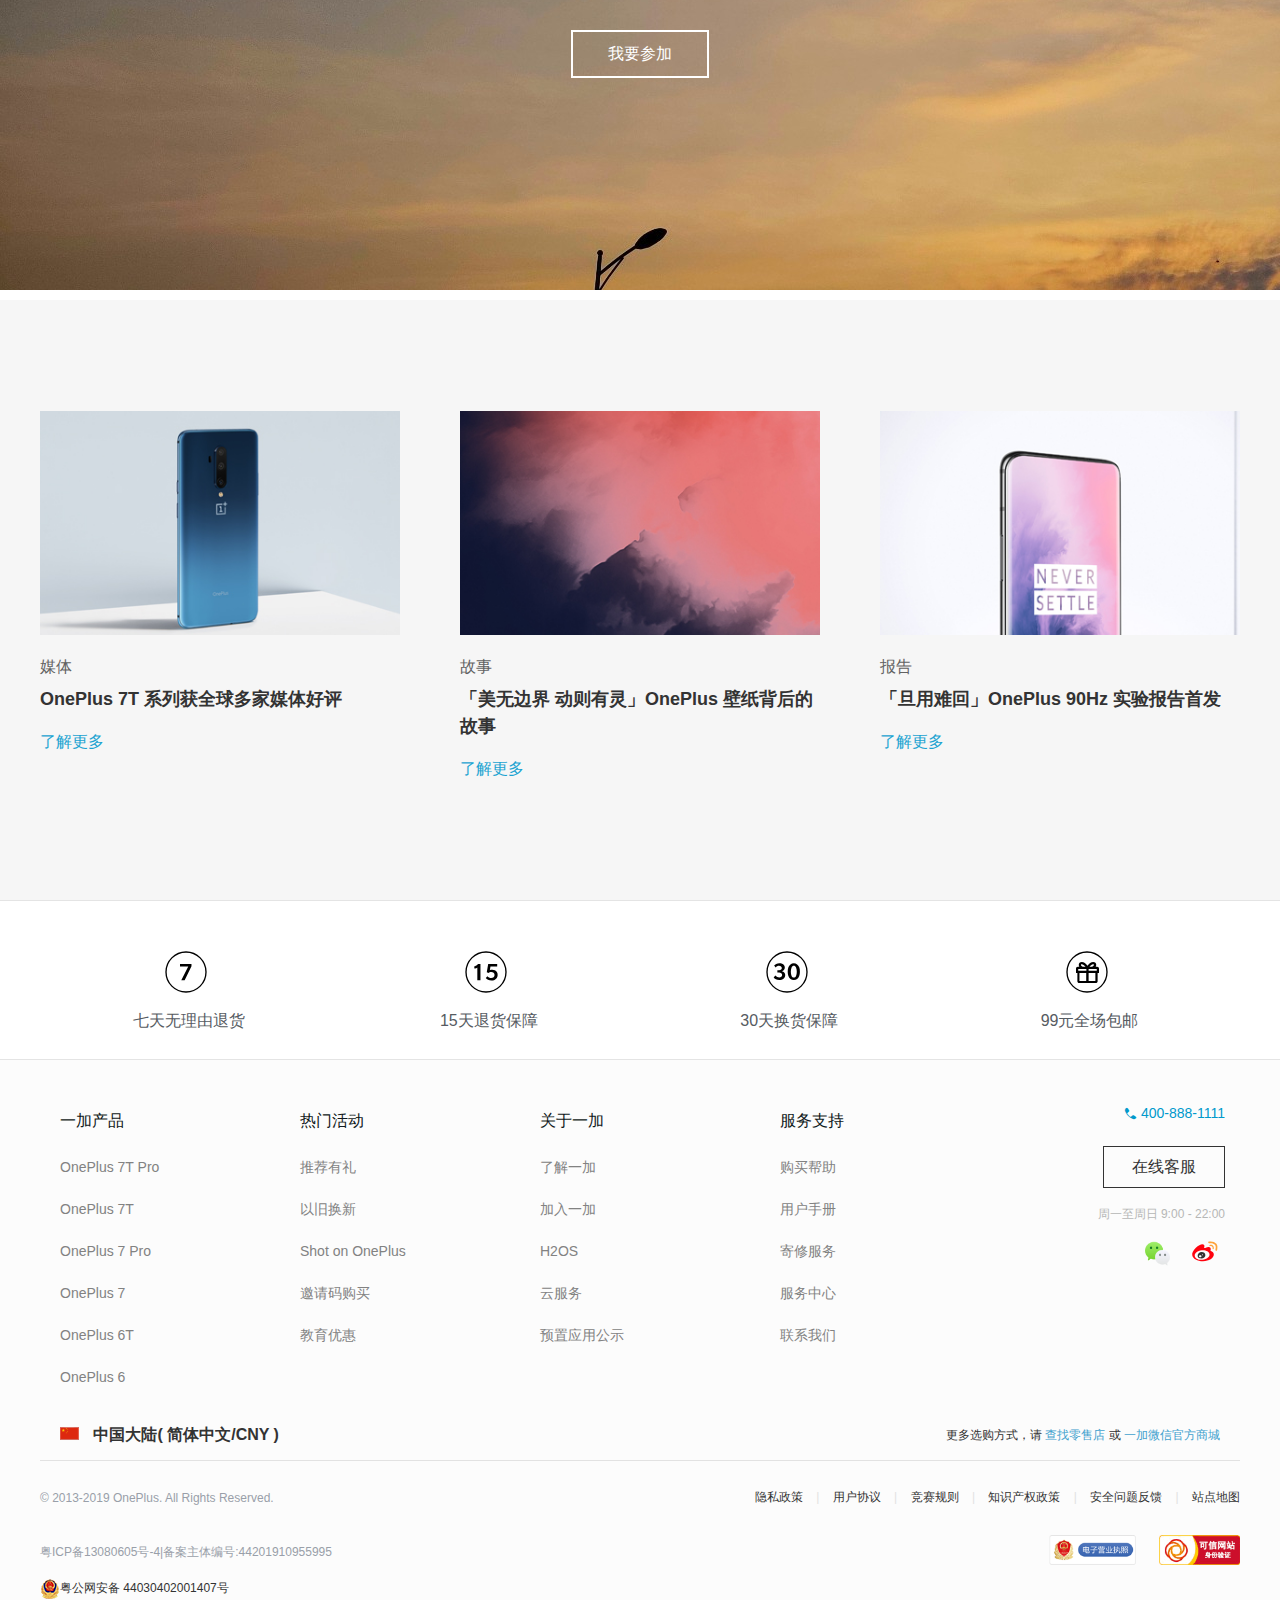
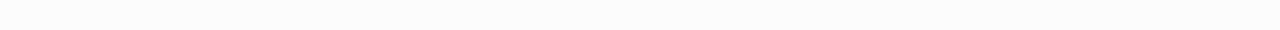
==== commit 08353062: "修改" ====
--- a/项目/index.html
+++ b/项目/index.html
@@ -7,25 +7,73 @@
     <meta http-equiv="X-UA-Compatible" content="ie=edge">
     <title>Document</title>
 
-
+    <script src="./js/iconfont.js"></script>
     <link rel="stylesheet" href="./lib/reset.css">
     <link rel="stylesheet" href="./css/common.css">
     <link rel="stylesheet" href="./css/index.css">
+    <style>
+        .icon {
+            width: 1em;
+            height: 1em;
+            vertical-align: -0.15em;
+            fill: currentColor;
+            overflow: hidden;
+        }
+    </style>
 </head>
 
 <body>
     <div class="top1">
         <div class=" container">
             <div class="top1-left">
-                <a href="#"><span style="color: #eb0028;font-size: 40px;;font-size: ;" class="ico ico-brand" </a> </div>
-                        <div class="top1-center">
-                        <a href="#">7T 系列 <i class="new">New</i></a>
-                        <a href="#">7 系列</a>
-                        <a href="#">商城</a>
-                        <a href="#">品牌</a>
-                        <a href="#">服务</a>
-                        <a href="#">论坛</a>
-                        <a href="#">零售店</a>
+                <a href="#">
+                    <span style="color: #eb0028;font-size: 40px;" class="ico ico-brand"></span>
+                </a>
+            </div>
+            <div class="top1-center">
+                <a class="top1-center-first" href="#">7T 系列 <i class="new">New</i>
+                </a>
+                <div class="top1-center-hover">
+                    <ul>
+                        <li>
+                            <i class="ico ico-head-oneplus-7"></i>
+                            <p>OnePlus 7T</p>
+                        </li>
+                        <li>
+                            <i class="ico ico-head-oneplus-7pro"></i>
+                            <p>OnePlus 7TPro</p>
+                        </li>
+                        <li>
+                            <i class="ico ico-head-oneplus-7pro"></i>
+                            <p>OnePlus 7T <br>迈凯伦限定版 </p>
+                        </li>
+                    </ul>
+                </div>
+                <a class="top1-center-second" href="#">7 系列
+                    <div class="top1-center-hover-1">
+                        <ul>
+                            <li>
+                                <a href="">
+                                    <i class="ico ico-head-oneplus-7pro"></i>
+                                    <p>OnePlus 7 Pro</p>
+                                </a>
+
+                            </li>
+                            <li>
+                                <a href="">
+                                    <i class="ico ico-head-oneplus-7pro"></i>
+                                    <p>OnePlus 7</p>
+                                </a>
+
+                            </li>
+                        </ul>
+                    </div>
+                </a>
+                <a href="#">商城</a>
+                <a href="#">品牌</a>
+                <a href="#">服务</a>
+                <a href="#">论坛</a>
+                <a href="#">零售店</a>
             </div>
             <div class="top1-right">
                 <a href=""><span style="font-size: 40px;" class="ico ico-user_v2"></span></a>
@@ -93,13 +141,142 @@
     <a href="">
         <div class="shot">
             <div class="shot-content">
-               <p>Shot on OnePlus</p> 
-               <div class="join">
-                   <span>我要参加</span>
-               </div>
-            </div>
-        </div>
-    </a>
+                <p>Shot on OnePlus</p>
+                <div class="join">
+                    <span>我要参加</span>
+                </div>
+            </div>
+        </div>
+    </a>
+    <div class="about">
+        <div class="container">
+            <div>
+                <a href="">
+                    <img src="./upload/oneplus-first-9.jpg" alt="">
+                </a>
+                <p>媒体</p>
+                <h1>OnePlus 7T 系列获全球多家媒体好评</h1>
+                <a href="">了解更多</a>
+            </div>
+            <div>
+                <a href="">
+                    <img src="./upload/oneplus-first-10.jpg" alt="">
+                </a>
+                <p>故事</p>
+                <h1>「美无边界 动则有灵」OnePlus 壁纸背后的 <br> 故事</h1>
+                <a href="">了解更多</a>
+            </div>
+            <div style="    margin-right: 0px;" href="">
+                <a href="">
+                    <img src="./upload/oneplus-first-11.jpg" alt="">
+                </a>
+                <p>报告</p>
+                <h1>「旦用难回」OnePlus 90Hz 实验报告首发</h1>
+                <a href="">了解更多</a>
+            </div>
+        </div>
+    </div>
+    <div class="ast">
+        <div class="container">
+            <a href="">
+
+                <span>七天无理由退货</span>
+            </a>
+            <a href="">
+
+                <span>15天退货保障</span>
+            </a>
+            <a href="">
+
+                <span>30天换货保障</span>
+            </a>
+            <a href="">
+
+                <span>99元全场包邮</span>
+            </a>
+        </div>
+    </div>
+    <div class="footer">
+        <div class="container">
+            <div class="footer-all">
+                <dl>
+                    <dt>一加产品</dt>
+                    <dd><a href="">OnePlus 7T Pro</a></dd>
+                    <dd><a href="">OnePlus 7T</a></dd>
+                    <dd><a href="">OnePlus 7 Pro</a></dd>
+                    <dd><a href="">OnePlus 7</a></dd>
+                    <dd><a href="">OnePlus 6T</a></dd>
+                    <dd><a href="">OnePlus 6</a></dd>
+                </dl>
+                <dl>
+                    <dt>热门活动</dt>
+                    <dd><a href="">推荐有礼</a></dd>
+                    <dd><a href="">以旧换新</a></dd>
+                    <dd><a href="">Shot on OnePlus</a></dd>
+                    <dd><a href="">邀请码购买</a></dd>
+                    <dd><a href="">教育优惠</a></dd>
+                </dl>
+                <dl>
+                    <dt>关于一加</dt>
+                    <dd><a href="">了解一加</a></dd>
+                    <dd><a href="">加入一加</a></dd>
+                    <dd><a href="">H2OS</a></dd>
+                    <dd><a href="">云服务</a></dd>
+                    <dd><a href="">预置应用公示</a></dd>
+                </dl>
+                <dl>
+                    <dt>服务支持</dt>
+                    <dd><a href="">购买帮助</a></dd>
+                    <dd><a href="">用户手册</a></dd>
+                    <dd><a href="">寄修服务</a></dd>
+                    <dd><a href="">服务中心</a></dd>
+                    <dd><a href="">联系我们</a></dd>
+                </dl>
+                <div class="footer-right">
+                    <a href=""> <i class="ico ico-call_v2"></i>400-888-1111</a>
+                    <a href="">
+                        <div>在线客服</div>
+                    </a>
+                    <p>周一至周日 9:00 - 22:00</p>
+                    <i><img src="./img/wechat.png" alt="">
+                        <svg class="icon" aria-hidden="true">
+                            <use xlink:href="#icon-weibo"></use>
+                        </svg>
+                    </i>
+                </div>
+            </div>
+            <div class="footer-one">
+                <img src="./img/China.png" alt=""> 中国大陆( 简体中文/CNY )
+                <div>
+                    <p>更多选购方式，请<a href="">&nbsp;查找零售店&nbsp;</a>或<a href="">&nbsp;一加微信官方商城</a></p>
+                </div>
+            </div>
+            <div class="footer-two">
+                <div class="footer-two-left">
+                    <p>© 2013-2019 OnePlus. All Rights Reserved.</p>
+                    <p>粤ICP备<a href="">13080605</a>号-4|备案主体编号:44201910955995</p>
+                    <a href=""><img src="./img/badge.png" alt="">粤公网安备 44030402001407号</a>
+                </div>
+                <div class="footer-two-right">
+                    <a href="">隐私政策</a>
+                    <span>|</span>
+                    <a href="">用户协议</a>
+                    <span>|</span>
+                    <a href="">竞赛规则</a>
+                    <span>|</span>
+                    <a href="">知识产权政策</a>
+                    <span>|</span>
+                    <a href="">安全问题反馈</a>
+                    <span>|</span>
+                    <a href="">站点地图</a>
+                    <div>
+                        <img src="./img/lience.png" alt="">
+                        <img src="./img/cnnic.png" alt="">
+                    </div>
+                </div>
+            </div>
+        </div>
+    </div>
 </body>
 
 </html>--- a/项目/css/common.css
+++ b/项目/css/common.css
@@ -20,41 +20,27 @@
 }
 
 @font-face {font-family: "iconfont";
-  src: url('../fonts/iconfont.eot?t=1573990748174'); /* IE9 */
-  src: url('../fonts/iconfont.eot?t=1573990748174#iefix') format('embedded-opentype'), /* IE6-IE8 */
-  url('../fonts/[data-uri]') format('woff2'),
-  url('../fonts/iconfont.woff?t=1573990748174') format('woff'),
-  url('../fonts/iconfont.ttf?t=1573990748174') format('truetype'), /* chrome, firefox, opera, Safari, Android, iOS 4.2+ */
-  url('../fonts/iconfont.svg?t=1573990748174#iconfont') format('svg'); /* iOS 4.1- */
+  src: url('../fonts/iconfont.woff'); /* IE9 */
+  src: url('../fonts/iconfont.eot?t=1575341554219#iefix') format('embedded-opentype'), /* IE6-IE8 */
+  url('[data-uri]') format('woff2'),
+  url('../fonts/iconfont.woff?t=1575341554219') format('woff'),
+  url('../fonts/iconfont.ttf?t=1575341554219') format('truetype'), /* chrome, firefox, opera, Safari, Android, iOS 4.2+ */
+  url('../fonts/iconfont.svg?t=1575341554219#iconfont') format('svg'); /* iOS 4.1- */
 }
 
 .iconfont {
   font-family: "iconfont" !important;
-  font-size: 33px;
+  font-size: 16px;
   font-style: normal;
   -webkit-font-smoothing: antialiased;
   -moz-osx-font-smoothing: grayscale;
 }
 
-.icon-sousuo:before {
-  content: "\e652";
-}
-
-.icon-yijia:before {
-  content: "\e502";
-}
-
-.icon-yonghu:before {
-  content: "\e617";
-}
-
-.icon-newtag:before {
-  content: "\ebd5";
-}
-
-.icon-icon-test:before {
-  content: "\e63e";
-}
+.icon-weibo:before {
+  content: "\e501";
+}
+
+
 
 
 @font-face {
--- a/项目/css/index.css
+++ b/项目/css/index.css
@@ -1,5 +1,5 @@
 .top1{
-    width: 100%;
+    width: 1903px;
     height: 60px;
     background-color: #ffffff;
 }
@@ -11,20 +11,65 @@
 }
 
 .top1-left{
-   line-height: 60px;
    box-sizing: border-box;
     float: left;
+    margin-top: 10px;
 }
 
 .top1-left a{
     margin-left: 26px;
 }
 
+.top1-center-first {
+    position: relative;
+} 
+
+.top1-center-first:hover::before{
+    content: "";
+    position: absolute;
+    bottom: -1px;
+    left: -25px;
+    width: 120px;
+    border: 2px solid red;
+}
+.top1-center-hover{
+    position: absolute;
+    display: none;
+    width: 1903px;
+    height: 155px;
+    line-height: 22px;
+    text-align: center;
+    top: 59px;
+    left: 0px;
+    background-color: #ffffff;
+    z-index:1;
+}
+
+.top1-center-first:hover + .top1-center-hover,
+.top1-center-hover:hover{
+    display: block;
+}
+
+.top1-center-hover li{
+display: inline-block;
+margin-right: 69px;
+vertical-align: top;
+margin-top: 45px;
+}
+
+.top1-center-hover li:hover{
+    color: #eb0028;
+}
+
+.top1-center-hover li i{
+    font-size: 26px;
+}
+
 .top1-center{
     margin-left: 234px;
-line-height: 60px;
-    float: left;
-    
+    line-height: 60px;
+    height: 60px;
+    float: left;
 }
 
 .top1-center a{
@@ -38,6 +83,52 @@
     margin-right: 10px;
 }
 
+.top1-center-second {
+    position: relative;
+}
+
+.top1-center-second:hover::before{
+    content: "";
+    position: absolute;
+    bottom: -2px;
+    left: -20px;
+    width: 76px;
+    border: 2px solid red;
+}
+
+.top1-center-hover-1{
+    position: absolute;
+    display: none;
+    width: 1903px;
+    height: 155px;
+    line-height: 22px;
+    text-align: center;
+    top: 59px;
+    left: -779px;
+    background-color: #ffffff;
+    z-index: 2;
+}
+
+
+.top1-center-second:hover .top1-center-hover-1{
+    display: block;
+}
+
+.top1-center-hover-1 li{
+display: inline-block;
+margin-right: 69px;
+vertical-align: top;
+margin-top: 45px;
+}
+
+.top1-center-hover-1 li:hover{
+    color: #eb0028;
+}
+
+.top1-center-hover-1 li i{
+    font-size: 26px;
+}
+
 .top1-right{
 float: right;
 line-height: 60px;
@@ -52,7 +143,7 @@
 
 .oneplus-family {
     position: relative;
-    width: 100%;
+    width: 1903px;
     height: 300px;
     background-image: url(../img/oneplus-first-1.jpg);
     background-position: -315px 0;
@@ -94,7 +185,7 @@
 
 .oneplus-7T {
     position: relative;
-    width: 100%;
+    width: 1903px;
     height: 680px;
     margin-top: 10px;
     background-image: url(../upload/oneplus-first-2.jpg);
@@ -179,7 +270,7 @@
 
 .oneplus-7T-limit {
     position: relative;
-    width: 100%;
+    width: 1903px;
     height: 680px;
     margin-top: 10px;
     background-image: url(../upload/oneplus-first-3.jpg);
@@ -264,7 +355,7 @@
 }
 
 .as{
-    width: 100%;
+    width:1903px;
     height: 1020px;
     overflow: hidden;
 }
@@ -293,7 +384,7 @@
 
 .as div {
     text-align: center;
-    width: 100%;
+    width: 915px;
 }
 
 .as-content-1 {
@@ -377,3 +468,246 @@
     z-index: -1;
 }
 
+.about {
+    width: 100%;
+    height: 600px;
+    background-color: #f6f6f6;
+    margin-top: 10px;
+    overflow: hidden;
+}
+
+.about .container{
+     margin-top: 110.5px;
+     height: 370px;
+}
+
+.about .container a img{
+    width: 360px;
+    height: 224px;
+
+}
+
+.about .container div {
+    float: left;
+    margin-right: 60px;
+}
+
+.about .container p{
+    margin: 20px 0px 10px 0px;
+    color: #626262;
+    font-size: 16px ;
+}
+
+.about .container h1{
+    font-size: 18px;
+    margin-bottom: 20px;
+    line-height: 1.5;
+}
+
+.about .container a:nth-child(4){
+color: #1ba3d1;
+font-size: 16px;
+}
+
+.ast .container {
+    height: 160px;
+}
+
+.ast {
+    height: 160px;
+    width: 100%;
+    border-top: 1px solid #e4e4e4;
+    border-bottom: 1px solid #e4e4e4;
+    box-sizing: border-box;
+}
+
+.ast a{
+    display: inline-block;
+    overflow: hidden;
+    height: 160px;
+    width: 297px;
+    line-height: 160px;
+    text-align: center;
+    background-repeat: no-repeat;
+    background-position: 125px 50px;
+}
+
+.ast span {
+    display: block;
+    padding-top: 40px;
+    font-size: 16px;
+    color: #565b62;
+    box-sizing: border-box;
+}
+
+.ast a:nth-child(1) {
+    background-image: url(../img/as-01.svg);
+}
+.ast a:nth-child(2) {
+    background-image: url(../img/as-02.svg);
+}
+.ast a:nth-child(3) {
+    background-image: url(../img/as-03.svg);
+}
+.ast a:nth-child(4) {
+    background-image: url(../img/as-04.svg);
+}
+
+.footer {
+    height: 570px;
+    background-color: #fcfcfc;
+}
+
+.footer-all {
+width: 1185px;
+height: 294px;
+    padding:36px 15px 20px 0px;
+}
+
+.footer-all dl {
+    float: left;
+    width: 240px;
+}
+
+.footer-all dt {
+    padding: 0 20px;
+    font-size: 16px;
+    height: 50px;
+    line-height: 50px;
+    color: #101920;
+}
+
+.footer-all dd a {
+    padding: 0 20px;
+    font-size: 14px;
+    color:#828282;
+    line-height:3;
+}
+
+.footer-right{
+    width: 225px;
+    height: 100%;
+    float: left;
+}
+
+.footer-right a:nth-child(1){
+    display: block;
+    float: right;
+    color: #0099cc;
+    font-size: 14px;
+    margin-top: 10px;
+}
+
+.footer-right a i{
+    float: left;
+    line-height: 0.8;
+}
+.ico-call_v2 {
+    font-size: 1.5em;
+    vertical-align: middle;
+}
+
+.footer-right div {
+    float: right;
+    text-align: center;
+    line-height: 40px;
+    font-size: 16px;
+    width: 120px;
+    height: 40px;
+    border: 1px solid ;
+    margin: 20px 0px;
+}
+
+.footer-right p{
+    float: right;
+    color: #b6b7b6;
+}
+
+.footer-right>i {
+    overflow: hidden;
+    text-align: right;
+    margin-top: 10px;
+    width: 100px;
+    float: right;
+}
+
+.footer-right>i img{
+    float: left;
+    margin-left:20px;
+    width:25px;
+    height: 25px;
+    margin-top: 10px;
+    box-sizing: border-box;
+}
+
+.footer-right>i svg {
+    vertical-align: middle;
+    width: 40px;
+    height: 40px;
+}
+
+.footer-one {
+    height: 50px;
+    line-height: 50px;
+    padding: 0px 20px;
+    font-size: 16px;
+    font-weight: bold;
+    border-bottom: 1px solid #e2e2e2;
+}
+
+.footer-one img{
+    margin-right: 10px;
+}
+
+.footer-one div{
+    float: right;
+    font-size: 12px;
+    font-weight: 400;
+}
+
+.footer-one div a{
+    color: #41a1ce;
+}
+
+.footer-two {
+    float: left;
+    margin-top: 10px;
+    width:100%;
+}
+
+.footer-two-left {
+    float: left;
+    width: 600px;
+}
+
+.footer-two-left p,
+.footer-two-left p>a{
+       color: #999fa9;
+       line-height: 4.5;
+}
+
+.footer-two-left img {
+    vertical-align: middle;
+}
+
+.footer-two-right {
+    float: left;
+    text-align: right;
+    margin-top: 20px;
+    width: 600px;
+}
+
+.footer-two-right span{
+    display: inline-block;
+    margin: 0 10px;
+    color: #e2e2e2;
+}
+
+.footer-two-right div{
+    margin-top: 30px;
+}
+
+.footer-two-right div img{
+    height: 30px;
+    margin-left: 20px;
+}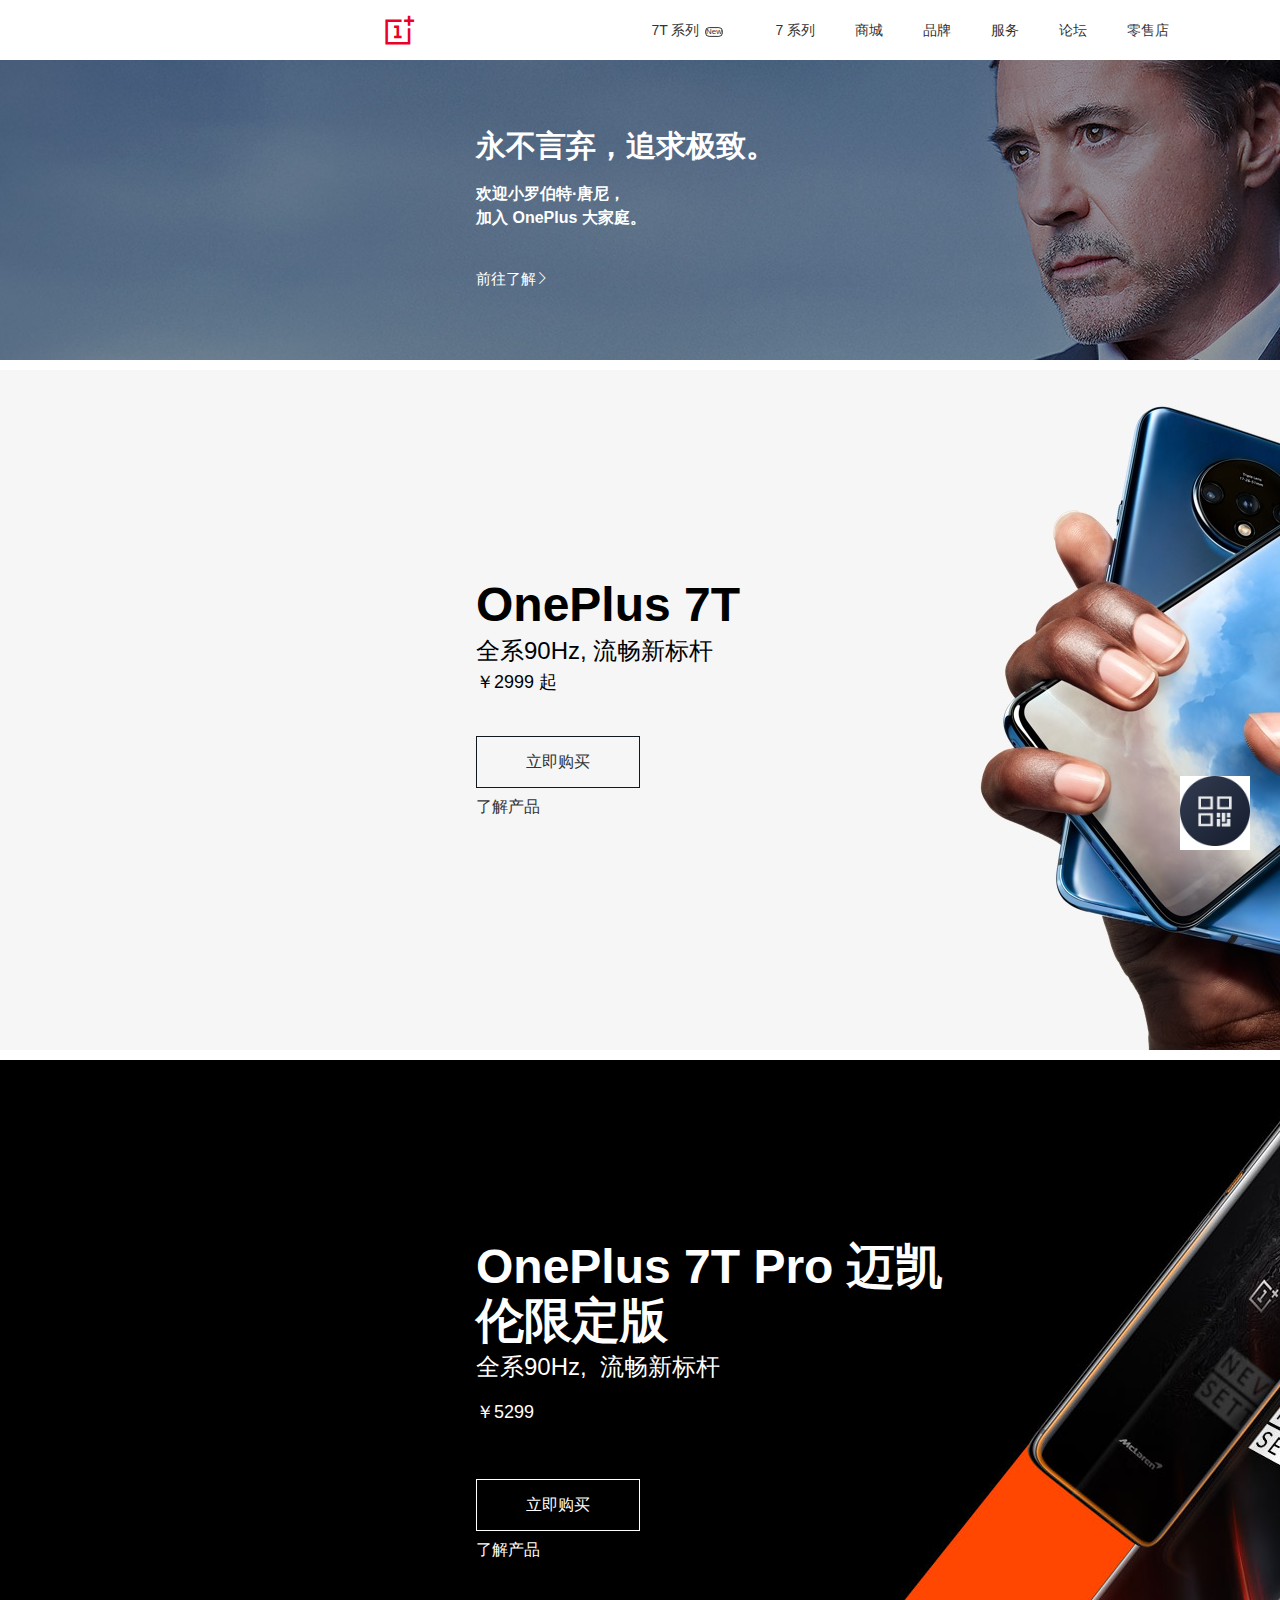
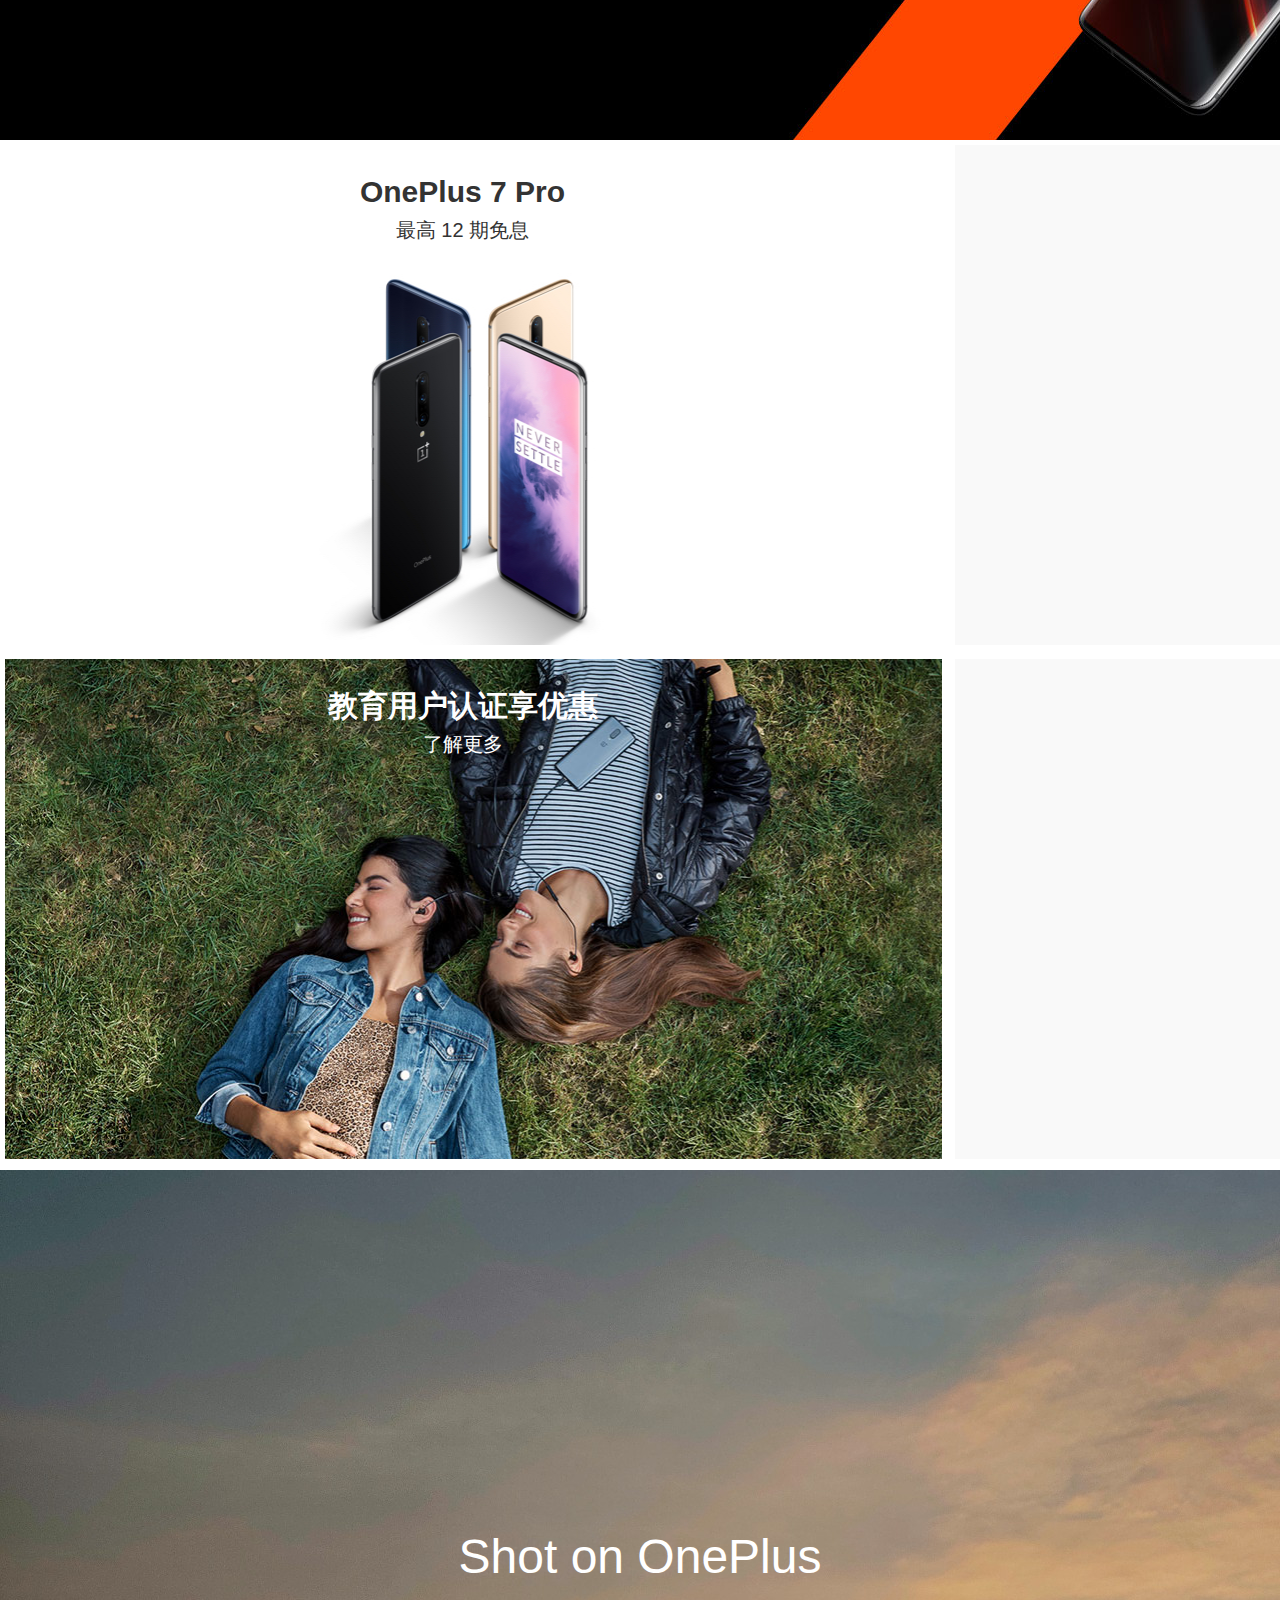
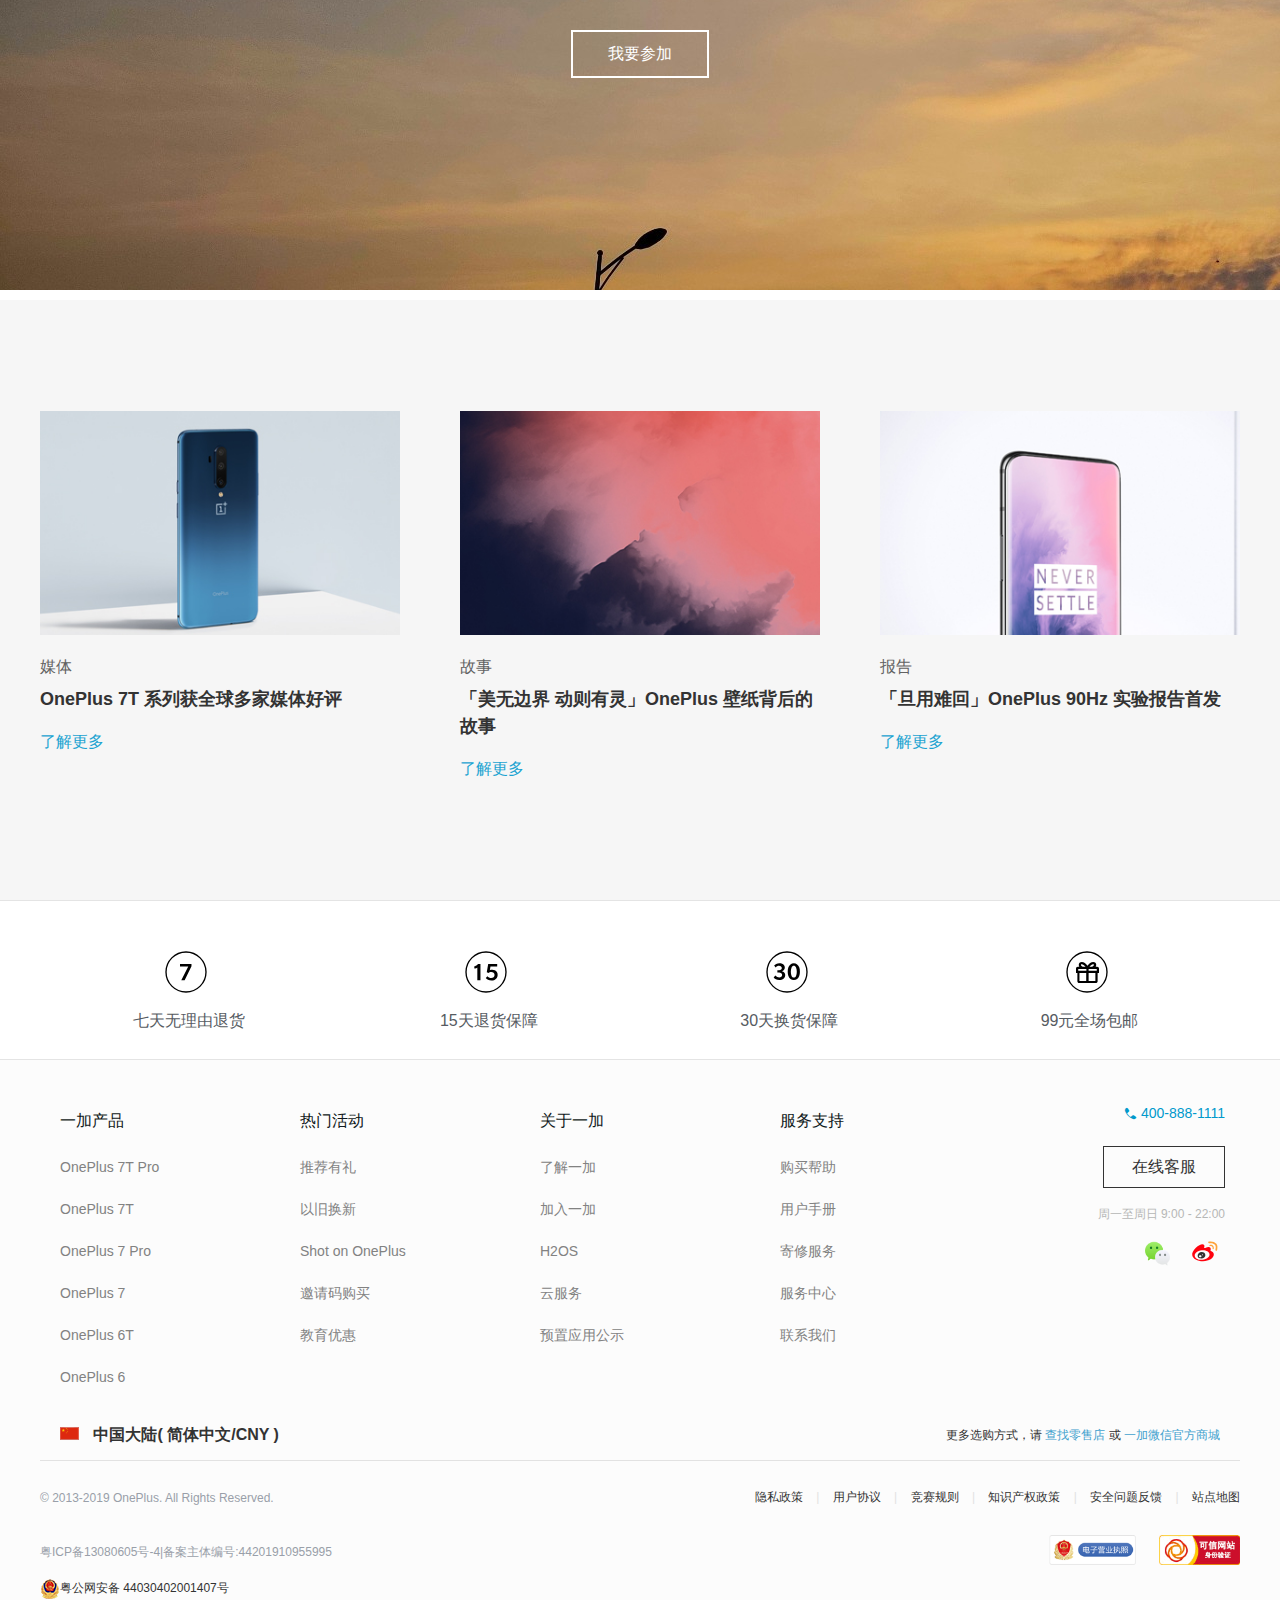
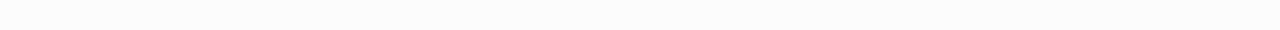
==== commit 29f39215: "修改" ====
--- a/项目/index.html
+++ b/项目/index.html
@@ -31,54 +31,144 @@
                 </a>
             </div>
             <div class="top1-center">
-                <a class="top1-center-first" href="#">7T 系列 <i class="new">New</i>
-                </a>
-                <div class="top1-center-hover">
-                    <ul>
-                        <li>
-                            <i class="ico ico-head-oneplus-7"></i>
-                            <p>OnePlus 7T</p>
-                        </li>
-                        <li>
-                            <i class="ico ico-head-oneplus-7pro"></i>
-                            <p>OnePlus 7TPro</p>
-                        </li>
-                        <li>
-                            <i class="ico ico-head-oneplus-7pro"></i>
-                            <p>OnePlus 7T <br>迈凯伦限定版 </p>
-                        </li>
-                    </ul>
-                </div>
-                <a class="top1-center-second" href="#">7 系列
+                <div class="top1-center-first">
+                    <a href="#">7T 系列 <i class="new">New</i></a>
+                    <div class="top1-center-hover">
+                        <ul>
+                            <a href="">
+                                <li>
+                                    <i class="ico ico-head-oneplus-7"></i>
+                                    <p>OnePlus 7T</p>
+                                </li>
+                            </a>
+                            <a href="">
+                                <li>
+                                    <i class="ico ico-head-oneplus-7pro"></i>
+                                    <p>OnePlus 7TPro</p>
+                                </li>
+                            </a>
+                            <a href="">
+                                <li>
+                                    <i class="ico ico-head-oneplus-7pro"></i>
+                                    <p>OnePlus 7T <br>迈凯伦限定版 </p>
+                                </li>
+                            </a>
+                        </ul>
+                    </div>
+                </div>
+                <div class="top1-center-second">
+                    <a href="#">7 系列</a>
                     <div class="top1-center-hover-1">
                         <ul>
-                            <li>
-                                <a href="">
+                            <a href="">
+                                <li>
                                     <i class="ico ico-head-oneplus-7pro"></i>
                                     <p>OnePlus 7 Pro</p>
-                                </a>
-
-                            </li>
-                            <li>
-                                <a href="">
+                                </li>
+                            </a>
+                            <a href="">
+                                <li>
                                     <i class="ico ico-head-oneplus-7pro"></i>
                                     <p>OnePlus 7</p>
-                                </a>
-
-                            </li>
+                                </li>
+                            </a>
                         </ul>
                     </div>
-                </a>
-                <a href="#">商城</a>
-                <a href="#">品牌</a>
-                <a href="#">服务</a>
-                <a href="#">论坛</a>
-                <a href="#">零售店</a>
+                </div>
+                <div class="top1-center-thirth">
+                    <a href="#">商城</a>
+                    <div class="top1-center-hover-2">
+                        <ul>
+                            <a href="">
+                                <li>
+                                    <i class="ico  ico-head-phone"></i>
+                                    <p>手机</p>
+                                </li>
+                            </a>
+                            <a href="">
+                                <li>
+                                    <i class="ico ico-audio"></i>
+                                    <p>耳机</p>
+                                </li>
+                            </a>
+                            <a href="">
+                                <li>
+                                    <i class="ico ico-cases-protection"></i>
+                                    <p>壳/膜</p>
+                                </li>
+                            </a>
+                            <a href="">
+                                <li>
+                                    <i class="ico ico-power-cables"></i>
+                                    <p>壳/膜</p>
+                                </li>
+                            </a>
+                            <a href="">
+                                <li>
+                                    <i class="ico ico-cases-protection"></i>
+                                    <p>适配器/数据线</p>
+                                </li>
+                            </a>
+                            <a href="">
+                                <li>
+                                    <i class="ico ico-bundles"></i>
+                                    <p>套装</p>
+                                </li>
+                            </a>
+                            <a href="">
+                                <li>
+                                    <i class="ico ico-cases-protection"></i>
+                                    <p>生活馆</p>
+                                </li>
+                            </a>
+                        </ul>
+                    </div>
+                </div>
+
+                <div class="top1-center-fouth">
+                    <a href="#">品牌</a>
+                </div>
+
+                <div class="top1-center-fouth">
+                    <a href="#">服务</a>
+                </div>
+                <div class="top1-center-fouth">
+                    <a href="#">论坛</a>
+                </div>
+                <div class="top1-center-fifth">
+                    <a href="#">零售店</a>
+                </div>
             </div>
             <div class="top1-right">
-                <a href=""><span style="font-size: 40px;" class="ico ico-user_v2"></span></a>
-                <a href=""><span style="font-size: 40px;" class="ico ico-bag_v2 show-number"></span></a>
-                <a href=""><span style="font-size: 40px;" class="ico ico-search_v2"></span></a>
+                <div class="top1-right-first">
+                    <a href=""><span style="font-size: 40px;" class="ico ico-user_v2"></span></a>
+                    <div class="top1-right-hover-1">
+                        <ul>
+                            <a href="">
+                                <li>订单</li>
+                            </a>
+                            <a href="">
+                                <li>账户</li>
+                            </a>
+                            <a href="">
+                                <li>推荐有礼</li>
+                            </a>
+                            <a href="">
+                                <li>登录</li>
+                            </a>
+                        </ul>
+                    </div>
+                </div>
+                <div class="top1-right-second">
+                    <a href=""><span style="font-size: 40px;" class="ico ico-bag_v2 show-number"></span></a>
+                    <div class="top1-right-hover-2">
+                       <div class="top1-right-hover-one">您的购物车里没有商品!</div>
+                       <div><a class="top1-right-hover-two"></a></div>
+                    </div>
+                </div>
+                <div class="top1-right-thirth">
+                    <a href=""><span style="font-size: 40px;" class="ico ico-search_v2"></span></a>
+                </div>
             </div>
         </div>
     </div>
@@ -235,7 +325,7 @@
                 <div class="footer-right">
                     <a href=""> <i class="ico ico-call_v2"></i>400-888-1111</a>
                     <a href="">
-                        <div>在线客服</div>
+                        <div><span>在线客服</span></div>
                     </a>
                     <p>周一至周日 9:00 - 22:00</p>
                     <i><img src="./img/wechat.png" alt="">
@@ -277,6 +367,10 @@
             </div>
         </div>
     </div>
+    <div class="footer-finish">
+        <button><img src="./img/erweima.png" alt=""></button>
+        
+    </div>
 </body>
 
 </html>--- a/项目/css/index.css
+++ b/项目/css/index.css
@@ -5,9 +5,12 @@
 }
 
 .new {
+    display: inline-block;
     border: 1px solid #000;
     border-radius: 5px;
     font-size: 10px;
+    line-height: 1;
+    transform: scale(0.8);
 }
 
 .top1-left{
@@ -24,14 +27,21 @@
     position: relative;
 } 
 
-.top1-center-first:hover::before{
-    content: "";
-    position: absolute;
-    bottom: -1px;
+.top1-center-first:before{
+    content: "";
+    position: absolute;
+    bottom: 1px;
     left: -25px;
     width: 120px;
-    border: 2px solid red;
-}
+    border: 1px solid red;
+    transition: all 0.4s;
+    opacity: 0;
+}
+
+.top1-center-first:hover:before {
+    opacity: 1;
+}
+
 .top1-center-hover{
     position: absolute;
     display: none;
@@ -40,28 +50,36 @@
     line-height: 22px;
     text-align: center;
     top: 59px;
-    left: 0px;
+    left: -652px;
+    border-top: 1px solid #dfdfdf;
     background-color: #ffffff;
     z-index:1;
 }
 
-.top1-center-first:hover + .top1-center-hover,
+.top1-center-first:hover .top1-center-hover,
 .top1-center-hover:hover{
     display: block;
 }
 
-.top1-center-hover li{
+
+.top1-center-hover a,
+.top1-center-hover-1 a,
+.top1-center-hover-2 a{
 display: inline-block;
 margin-right: 69px;
 vertical-align: top;
 margin-top: 45px;
 }
 
-.top1-center-hover li:hover{
+.top1-center-hover a:hover,
+.top1-center-hover-1 a:hover,
+.top1-center-hover-2 a:hover{
     color: #eb0028;
 }
 
-.top1-center-hover li i{
+.top1-center-hover li i,
+.top1-center-hover-1 li i,
+.top1-center-hover-2 li i{
     font-size: 26px;
 }
 
@@ -72,11 +90,11 @@
     float: left;
 }
 
-.top1-center a{
+.top1-center div{
     float: left;
     font-size: 14px;
     color: #000000;
-    margin-right: 40px;
+    padding-right: 40px;
 }
 
 .top1-center a i{
@@ -87,52 +105,270 @@
     position: relative;
 }
 
-.top1-center-second:hover::before{
-    content: "";
-    position: absolute;
-    bottom: -2px;
+.top1-center-second:before{
+    content: "";
+    position: absolute;
+    bottom: 1px;
     left: -20px;
-    width: 76px;
-    border: 2px solid red;
+    width: 70px;
+    border: 1px solid red;
+    transition: all 0.4s;
+    opacity: 0;
+}
+
+.top1-center-second:hover:before {
+    opacity: 1;
 }
 
 .top1-center-hover-1{
     position: absolute;
     display: none;
     width: 1903px;
-    height: 155px;
+    height: 130px;
     line-height: 22px;
     text-align: center;
     top: 59px;
     left: -779px;
+    border-top: 1px solid #dfdfdf;
     background-color: #ffffff;
     z-index: 2;
 }
 
-
-.top1-center-second:hover .top1-center-hover-1{
+.top1-center-second:hover .top1-center-hover-1,
+.top1-center-hover-1:hover{
     display: block;
 }
 
-.top1-center-hover-1 li{
-display: inline-block;
-margin-right: 69px;
-vertical-align: top;
-margin-top: 45px;
-}
-
-.top1-center-hover-1 li:hover{
-    color: #eb0028;
-}
-
-.top1-center-hover-1 li i{
-    font-size: 26px;
-}
+
+.top1-center-thirth {
+    position: relative;
+}
+
+.top1-center-thirth:before{
+    content: "";
+    position: absolute;
+    bottom: 1px;
+    left: -20px;
+    width: 63px;
+    border: 1px solid red;
+    transition: all 0.2s;
+    opacity: 0;
+}
+
+.top1-center-thirth:hover:before{
+    opacity: 1;
+}
+
+.top1-center-hover-2{
+    position: absolute;
+    display: none;
+    width: 1903px;
+    height: 130px;
+    line-height: 22px;
+    text-align: center;
+    top: 59px;
+    left: -859px;
+    border-top: 1px solid #dfdfdf;
+    background-color: #ffffff;
+    z-index: 2;
+}
+
+.top1-center-thirth:hover .top1-center-hover-2,
+.top1-center-hover-2:hover{
+    display: block;
+}
+
+.top1-center-fouth {
+    position: relative;
+}
+
+.top1-center-fouth:before{
+    content: "";
+    position: absolute;
+    bottom: 0px;
+    left: -20px;
+    width: 65px;
+    border: 1px solid red;
+    transition: all 0.2s;
+    opacity: 0;
+} 
+
+.top1-center-fouth:hover:before{
+    opacity: 1;
+}
+
+.top1-center-fifth {
+    position: relative;
+}
+
+.top1-center-fifth:before{
+    content: "";
+    position: absolute;
+    bottom: 0px;
+    left: -20px;
+    width: 77px;
+    border: 1px solid red;
+    transition: all 0.2s;
+    opacity: 0;
+} 
+
+.top1-center-fifth:hover:before{
+    opacity: 1;
+}
+
+
+
+
 
 .top1-right{
 float: right;
 line-height: 60px;
 }
+
+.top1-right-first,
+.top1-right-second,
+.top1-right-thirth{
+    position: relative;
+    display: inline-block;
+}
+
+.top1-right-first::before,
+.top1-right-second::before,
+.top1-right-thirth::before{
+    content: "";
+    position: absolute;
+    bottom:5px;
+    left: 12px;
+    width: 60px;
+    border: 1px solid red;
+    transition: all 0.2s;
+    opacity: 0;
+} 
+
+.top1-right-first:hover::before,
+.top1-right-second:hover::before,
+.top1-right-thirth:hover::before{
+    opacity: 1;
+}
+
+
+.top1-right-hover-1{
+    position: absolute;
+    display: none;
+    width: 320px;
+    height: 276px;
+    line-height: 22px;
+    text-align: left;
+    top: 59px;
+    left: -187px;
+    border-top: 1px solid #dfdfdf;
+    background-color: #ffffff;
+    z-index: 2;
+}
+
+.top1-right-first:hover .top1-right-hover-1,
+.top1-right-hover-1:hover{
+    display: block;
+}
+
+.top1-right-hover-1 ul{
+    margin:0 20px;
+    margin-top: 20px;
+    line-height: 4;
+    font-size: 13px;
+    height: 256px;
+   
+}
+
+.top1-right-hover-1 ul li{
+     color: #868a8a;
+    border-bottom: 1px solid #dfdfdf;
+}
+
+.top1-right-hover-1 ul li:hover{
+    color: #101920;
+}
+
+.top1-right-hover-1 a:nth-last-child(1) li{
+    color: #42a1ce;
+    margin: 20px 0px;
+    border: none;
+}
+
+.top1-right-hover-1 a:nth-last-child(1) li:hover{
+    text-decoration: underline;
+}
+
+
+.top1-right-hover-2{
+    position: absolute;
+    display: none;
+    overflow: hidden;
+    width: 400px;
+    height: 188px;
+    line-height: 22px;
+    text-align: center;
+    top: 60px;
+    left: -270px;
+    background-color: #ffffff;
+    border-top: 1px solid #dfdfdf;
+    z-index: 2;
+}
+
+.top1-right-second:hover .top1-right-hover-2,
+.top1-right-hover-2:hover{
+    display: block;
+}
+
+.top1-right-hover-one {
+    width: 100%;
+    font-size: 15px;
+    color: #b7b8b7;
+    border-bottom: 1px solid #dfdfdf;
+    margin-top: 55px;
+    padding-bottom: 30px;
+}
+
+.top1-right-hover-two{
+    position: relative;
+    display: block;
+    margin-top: 20px;
+    margin-left: 20px;
+    width: 360px;
+    height: 40px;
+    line-height: 40px;
+    color: white;
+    font-size: 14px;
+    background-color: #eb0028;
+    text-align: center;
+}
+
+.top1-right-hover-two:hover{
+    color: white;
+}
+
+.top1-right-hover-two::before{
+    content: "";
+    position: absolute;
+    left: 0;
+    top: 0;
+    width: 0;
+    height: 100%;
+    background-color: rgba(158, 4, 4, 0.4);
+    transition: all 0.5s;
+}
+
+.top1-right-hover-two::after{
+    content: "去购物";
+    position: relative;
+    z-index: 3;
+}
+
+.top1-right-hover-two:hover::before{
+    width: 360px;
+
+}
+
 
 .top1-right span{
     font-size: 22px;
@@ -609,6 +845,7 @@
 
 .footer-right div {
     float: right;
+    position: relative;
     text-align: center;
     line-height: 40px;
     font-size: 16px;
@@ -616,6 +853,29 @@
     height: 40px;
     border: 1px solid ;
     margin: 20px 0px;
+}
+
+.footer-right div:hover{
+    color: white;
+    z-index: 1;
+}
+
+
+.footer-right div::before{
+    content: "";
+    position: absolute;
+    top: 0px;
+    left: 0px;
+    width: 0px;
+    height: 100%;
+    background-color:#000000;
+    transition: all 0.25s;
+}
+
+
+.footer-right div:hover::before{
+      width: 120px;
+      z-index: -1;
 }
 
 .footer-right p{
@@ -710,4 +970,23 @@
 .footer-two-right div img{
     height: 30px;
     margin-left: 20px;
+}
+
+.footer-finish {
+    position: fixed;
+    bottom: 50px;
+    right: 30px;
+}
+
+.footer-finish img{
+width: 70px;
+}
+
+.footer-finish button{
+    border: none;
+    background-color: #fff;
+}
+
+.footer-finish button:active{
+    
 }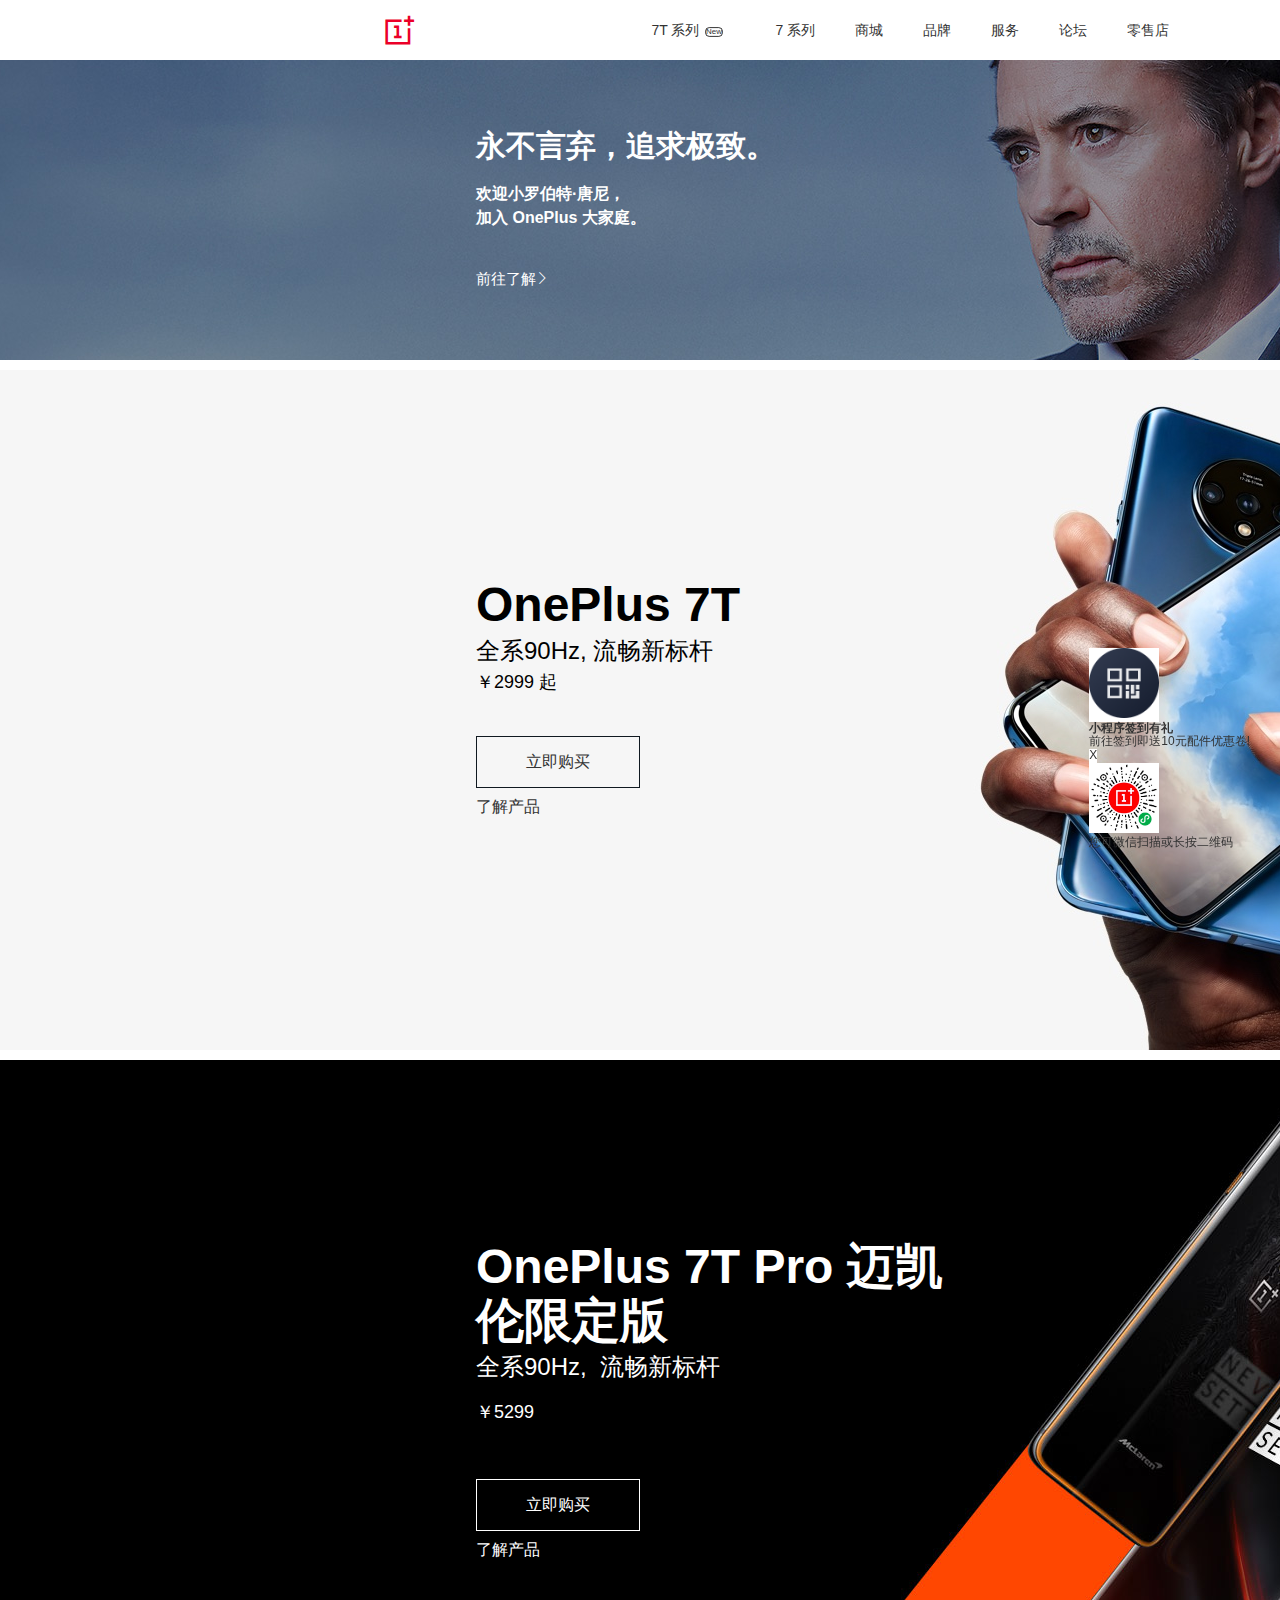
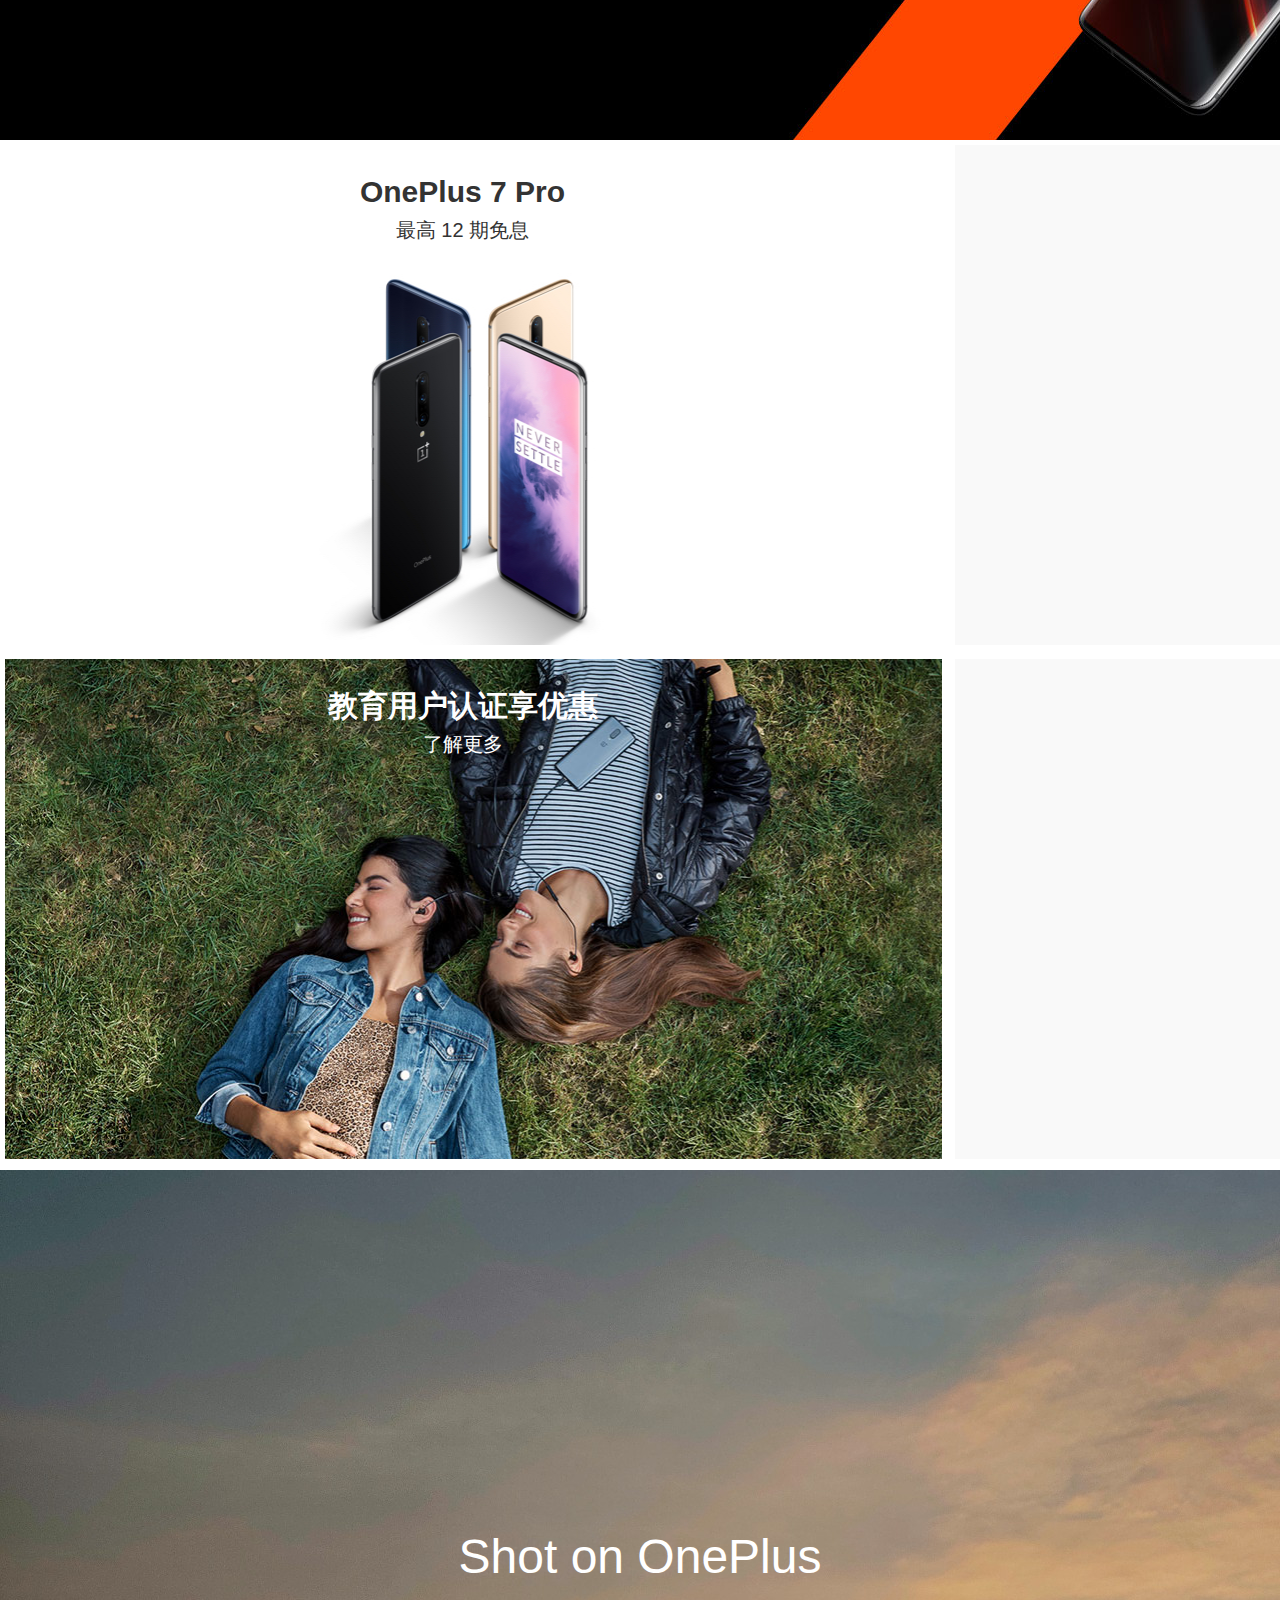
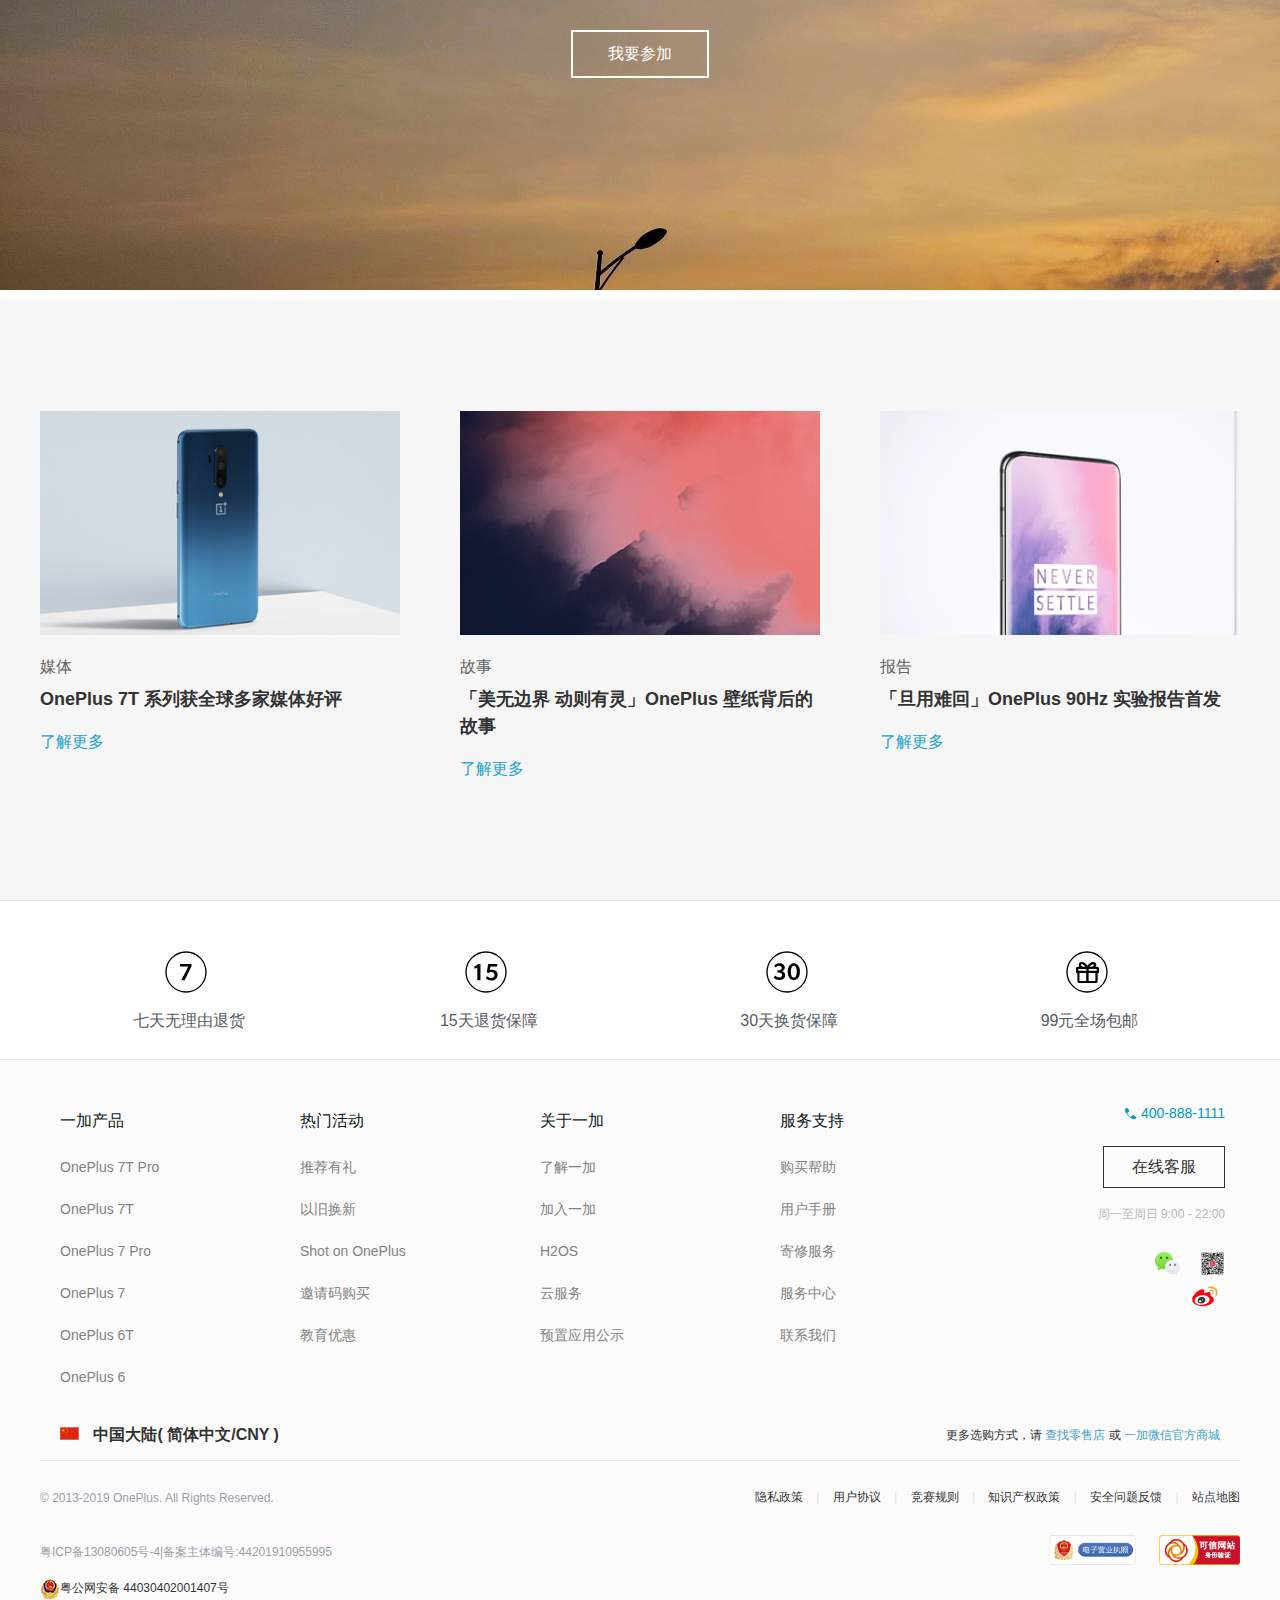
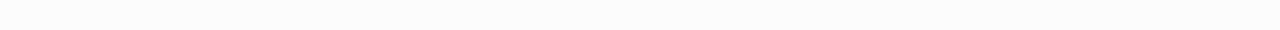
==== commit 26c81020: "修改" ====
--- a/项目/index.html
+++ b/项目/index.html
@@ -5,12 +5,13 @@
     <meta charset="UTF-8">
     <meta name="viewport" content="width=device-width, initial-scale=1.0">
     <meta http-equiv="X-UA-Compatible" content="ie=edge">
-    <title>Document</title>
+    <title>一加手机官网 -OnePlus 7T系列 全系90Hz，流畅新标杆</title>
 
     <script src="./js/iconfont.js"></script>
     <link rel="stylesheet" href="./lib/reset.css">
     <link rel="stylesheet" href="./css/common.css">
     <link rel="stylesheet" href="./css/index.css">
+    <link rel="shortcut icon" type="image/x-icon" href="./img/favicon.ico">
     <style>
         .icon {
             width: 1em;
@@ -141,7 +142,7 @@
             </div>
             <div class="top1-right">
                 <div class="top1-right-first">
-                    <a href=""><span style="font-size: 40px;" class="ico ico-user_v2"></span></a>
+                    <a href="user.html"><span style="font-size: 40px;" class="ico ico-user_v2"></span></a>
                     <div class="top1-right-hover-1">
                         <ul>
                             <a href="">
@@ -160,10 +161,10 @@
                     </div>
                 </div>
                 <div class="top1-right-second">
-                    <a href=""><span style="font-size: 40px;" class="ico ico-bag_v2 show-number"></span></a>
+                    <a href="shopping.html"><span style="font-size: 40px;" class="ico ico-bag_v2 show-number"></span></a>
                     <div class="top1-right-hover-2">
-                       <div class="top1-right-hover-one">您的购物车里没有商品!</div>
-                       <div><a class="top1-right-hover-two"></a></div>
+                        <div class="top1-right-hover-one">您的购物车里没有商品!</div>
+                        <div><a class="top1-right-hover-two"></a></div>
                     </div>
                 </div>
                 <div class="top1-right-thirth">
@@ -328,10 +329,16 @@
                         <div><span>在线客服</span></div>
                     </a>
                     <p>周一至周日 9:00 - 22:00</p>
-                    <i><img src="./img/wechat.png" alt="">
-                        <svg class="icon" aria-hidden="true">
-                            <use xlink:href="#icon-weibo"></use>
-                        </svg>
+                    <i>
+                        <a href="">
+                            <img class="one" src="./img/wechat.png" alt="">
+                            <img class="two" src="./img/EWM.png" alt="">
+                        </a>
+                        <a href="">
+                            <svg class="icon" aria-hidden="true">
+                                <use xlink:href="#icon-weibo"></use>
+                            </svg>
+                        </a>
                     </i>
                 </div>
             </div>
@@ -369,8 +376,28 @@
     </div>
     <div class="footer-finish">
         <button><img src="./img/erweima.png" alt=""></button>
-        
+        <div class="footer-finish-other">
+            <div class="footer-finish-other-top">
+                <h2>小程序签到有礼</h2>
+                <p>前往签到即送10元配件优惠卷!</p>
+                <button>X</button>
+            </div>
+            <div class="footer-finish-other-bottom">
+                <img src="./img/xiaochengxu.jpg" alt="">
+                <p>您可微信扫描或长按二维码</p>
+            </div>
+        </div>
     </div>
 </body>
+<script src="./js/jquery-1.12.4.js"></script>
+<script>
+    $(".footer-finish button").click(function () {
+        $(".footer-finish-other").toggle();
+    })
+
+    $(".footer-finish-other button").click(function () {
+        $(".footer-finish-other").hide();
+    })
+</script>
 
 </html>--- a/项目/css/common.css
+++ b/项目/css/common.css
@@ -19,6 +19,8 @@
   width: 1200px;
 }
 
+
+/* user */
 @font-face {font-family: "iconfont";
   src: url('../fonts/iconfont.woff'); /* IE9 */
   src: url('../fonts/iconfont.eot?t=1575341554219#iefix') format('embedded-opentype'), /* IE6-IE8 */
@@ -40,9 +42,27 @@
   content: "\e501";
 }
 
-
-
-
+/* shopping */
+@font-face {
+    font-family: shopping-cart;
+    src: url([data-uri]);
+    src: url([data-uri]?#iefix) format("eot"),url([data-uri]) format("woff2"),url([data-uri]) format("woff"),url([data-uri]) format("truetype"),url([data-uri]#shopping-cart) format("svg")
+}
+
+.ico-shipping-cart-empty:before {
+    font-family: shopping-cart;
+    -webkit-font-smoothing: antialiased;
+    -moz-osx-font-smoothing: grayscale;
+    font-style: normal;
+    font-variant: normal;
+    font-weight: 400;
+    text-decoration: none;
+    text-transform: none;
+    content: "\E001"
+}
+
+
+/* index */
 @font-face {
     font-family: one;
     src: url(/ov/assets/fonts/one/one.eot?319e0728);
@@ -786,4 +806,126 @@
     text-decoration: none;
     text-transform: none;
     content: "\E04E"
-}+}
+
+
+
+@font-face {
+    font-family: account;
+    src: url([data-uri]);
+    src: url([data-uri]?#iefix) format("eot"),url([data-uri]) format("woff2"),url([data-uri]) format("woff"),url([data-uri]) format("truetype"),url(/ov/assets/fonts/account/account.svg?2d4a7b62#account) format("svg")
+}
+
+.ico-account-info:before {
+    content: "\E001"
+}
+
+.ico-account-info:before,.ico-account-qq:before {
+    font-family: account;
+    -webkit-font-smoothing: antialiased;
+    -moz-osx-font-smoothing: grayscale;
+    font-style: normal;
+    font-variant: normal;
+    font-weight: 400;
+    text-decoration: none;
+    text-transform: none
+}
+
+.ico-account-qq:before {
+    content: "\E002"
+}
+
+.ico-account-weibo:before {
+    content: "\E003"
+}
+
+.ico-account-weibo:before,.ico-account-weixin:before {
+    font-family: account;
+    -webkit-font-smoothing: antialiased;
+    -moz-osx-font-smoothing: grayscale;
+    font-style: normal;
+    font-variant: normal;
+    font-weight: 400;
+    text-decoration: none;
+    text-transform: none
+}
+
+.ico-account-weixin:before {
+    content: "\E004"
+}
+
+.ico-facebook-stroke:before {
+    content: "\E005"
+}
+
+.ico-facebook-stroke:before,.ico-failure:before {
+    font-family: account;
+    -webkit-font-smoothing: antialiased;
+    -moz-osx-font-smoothing: grayscale;
+    font-style: normal;
+    font-variant: normal;
+    font-weight: 400;
+    text-decoration: none;
+    text-transform: none
+}
+
+.ico-failure:before {
+    content: "\E006"
+}
+
+.ico-hide-pwd:before {
+    content: "\E007"
+}
+
+.ico-hide-pwd:before,.ico-mail:before {
+    font-family: account;
+    -webkit-font-smoothing: antialiased;
+    -moz-osx-font-smoothing: grayscale;
+    font-style: normal;
+    font-variant: normal;
+    font-weight: 400;
+    text-decoration: none;
+    text-transform: none
+}
+
+.ico-mail:before {
+    content: "\E008"
+}
+
+.ico-send-email:before {
+    content: "\E009"
+}
+
+.ico-send-email:before,.ico-show-pwd:before {
+    font-family: account;
+    -webkit-font-smoothing: antialiased;
+    -moz-osx-font-smoothing: grayscale;
+    font-style: normal;
+    font-variant: normal;
+    font-weight: 400;
+    text-decoration: none;
+    text-transform: none
+}
+
+.ico-show-pwd:before {
+    content: "\E00A"
+}
+
+.ico-success:before {
+    content: "\E00B"
+}
+
+.ico-success:before,.ico-warning-circle:before {
+    font-family: account;
+    -webkit-font-smoothing: antialiased;
+    -moz-osx-font-smoothing: grayscale;
+    font-style: normal;
+    font-variant: normal;
+    font-weight: 400;
+    text-decoration: none;
+    text-transform: none
+}
+
+.ico-warning-circle:before {
+    content: "\E00C"
+}
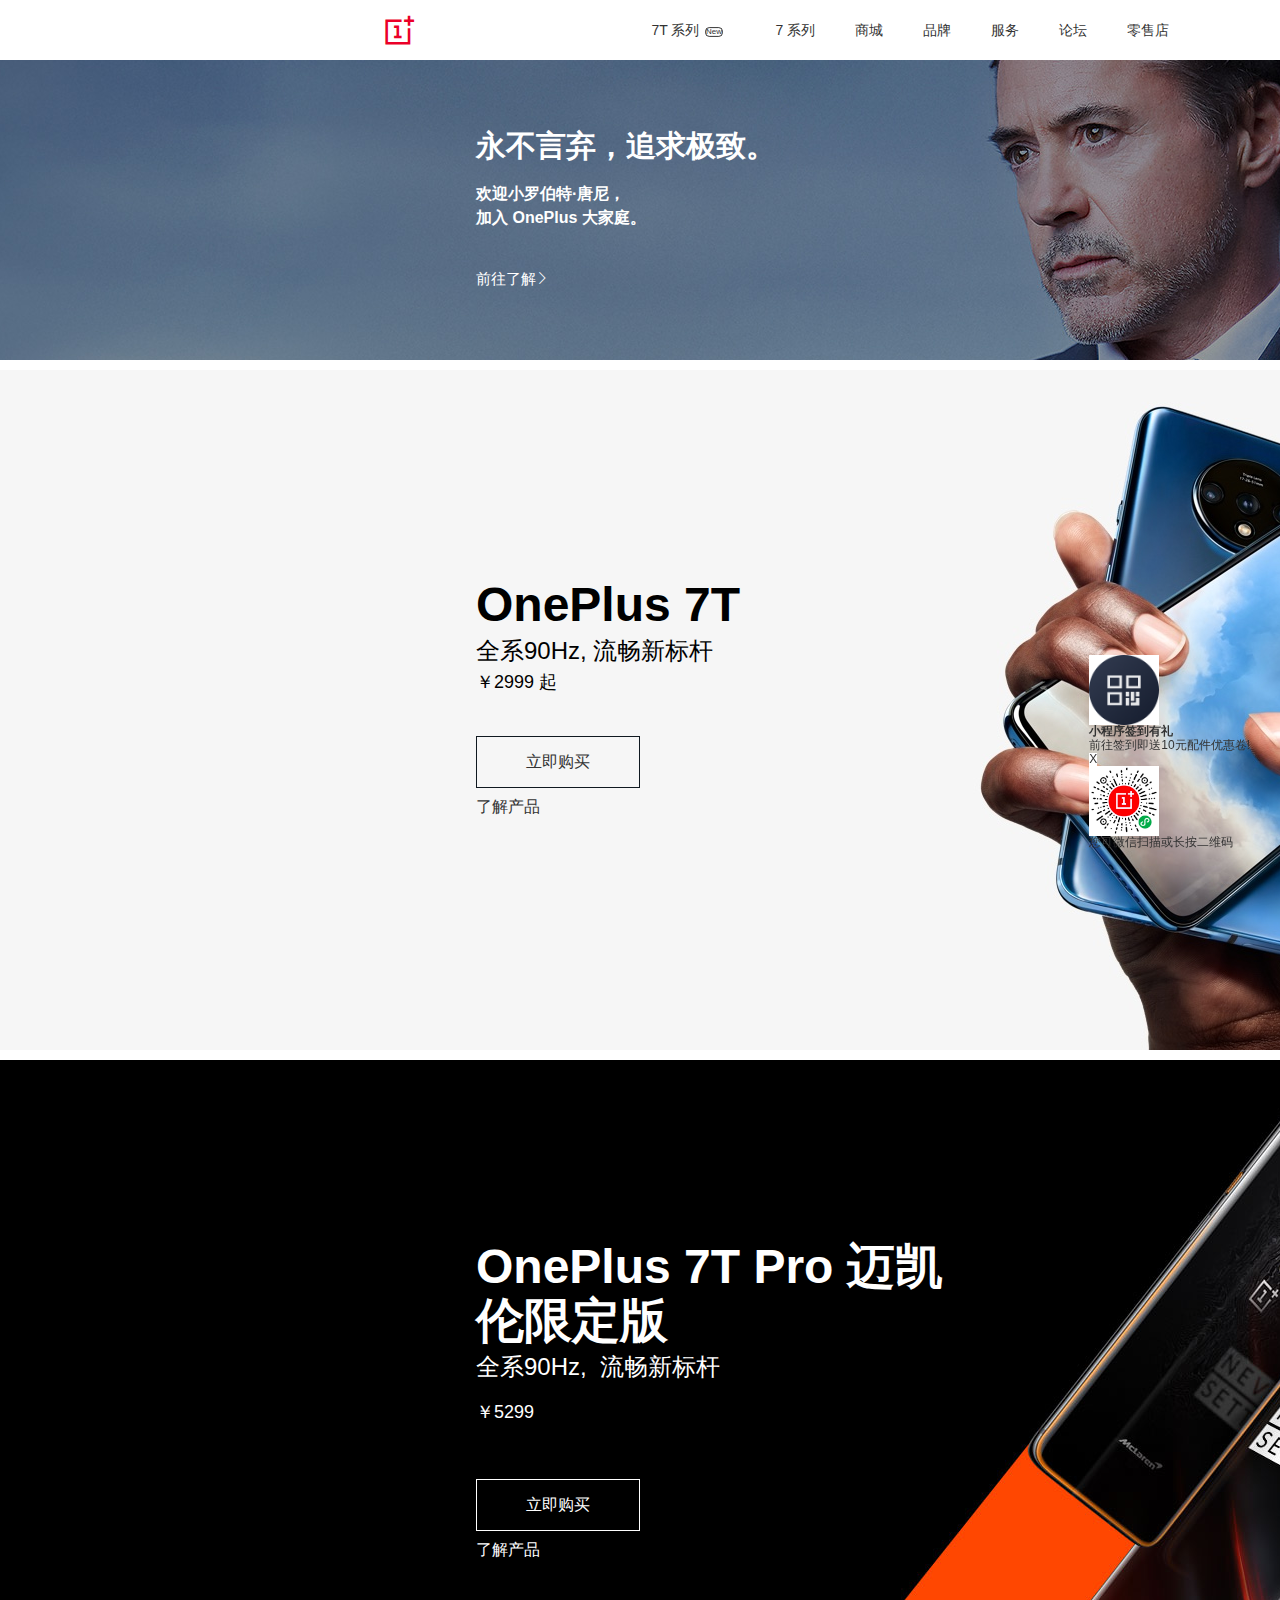
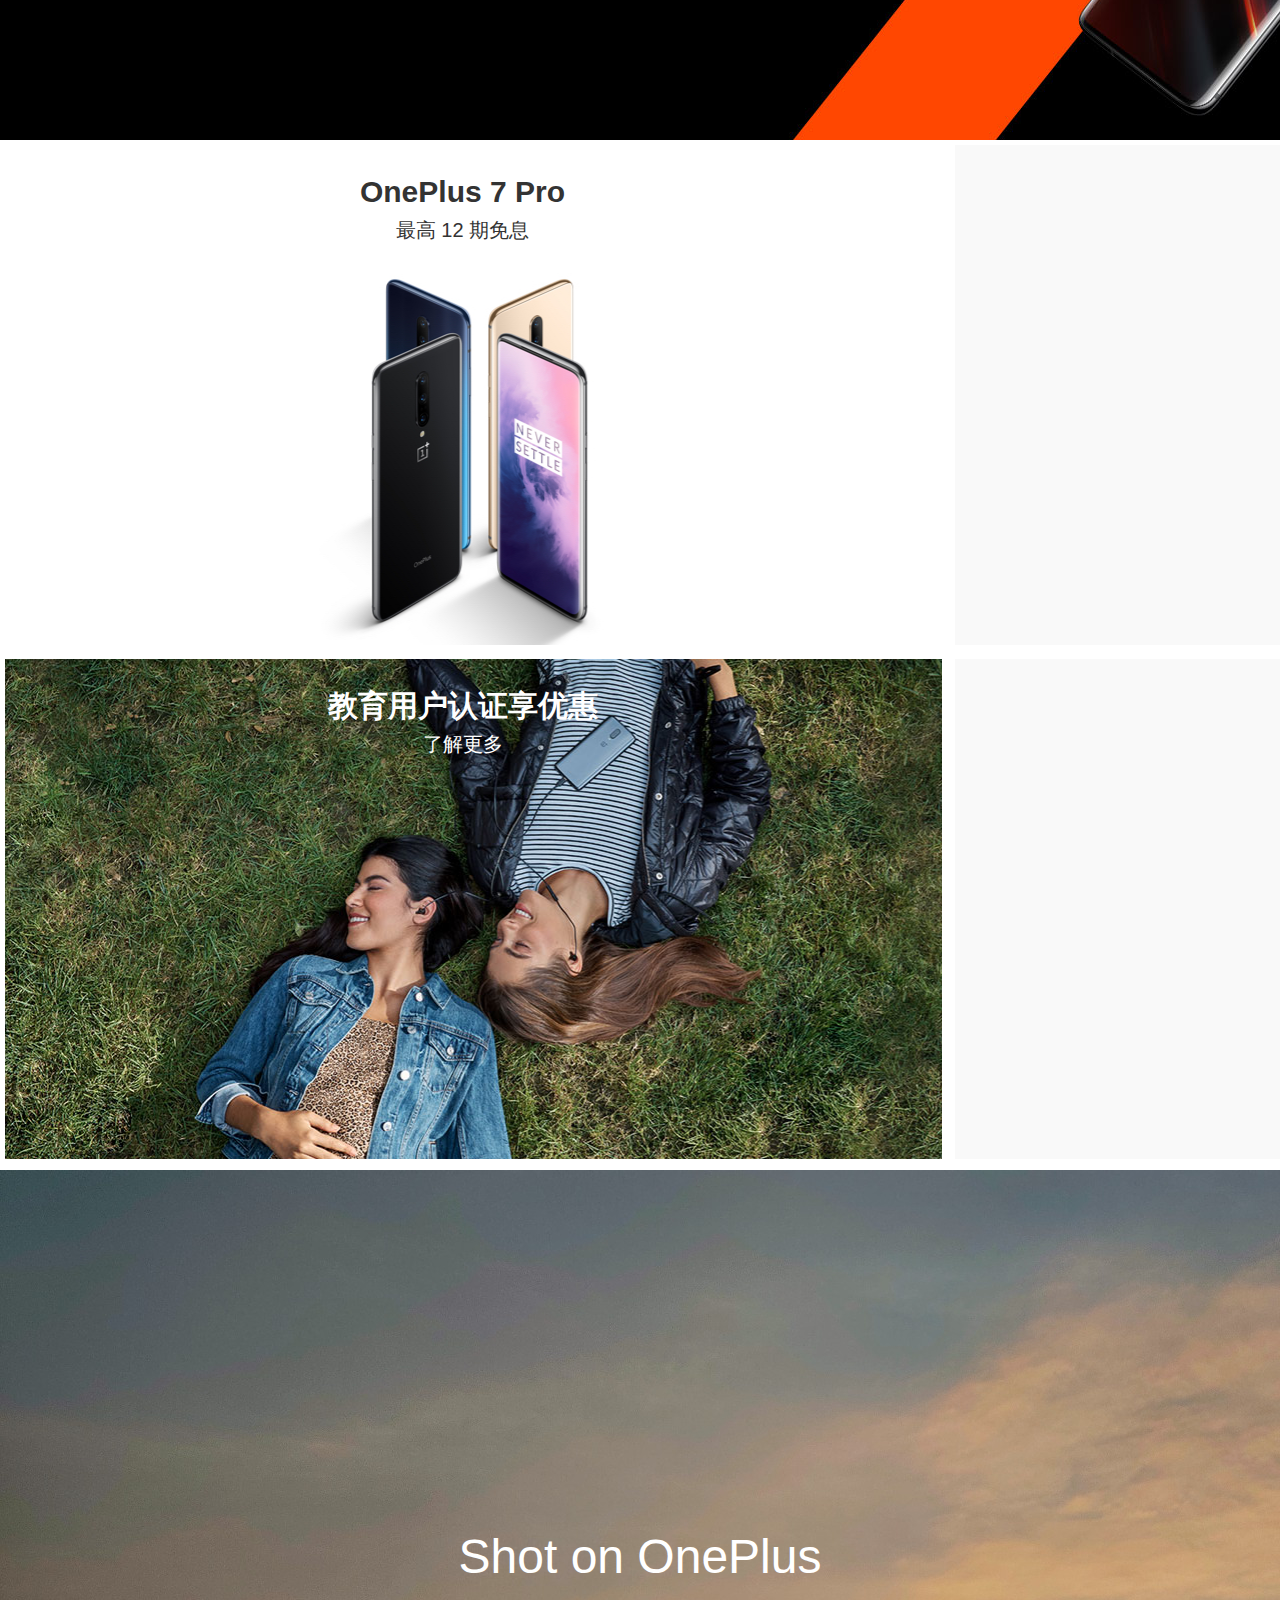
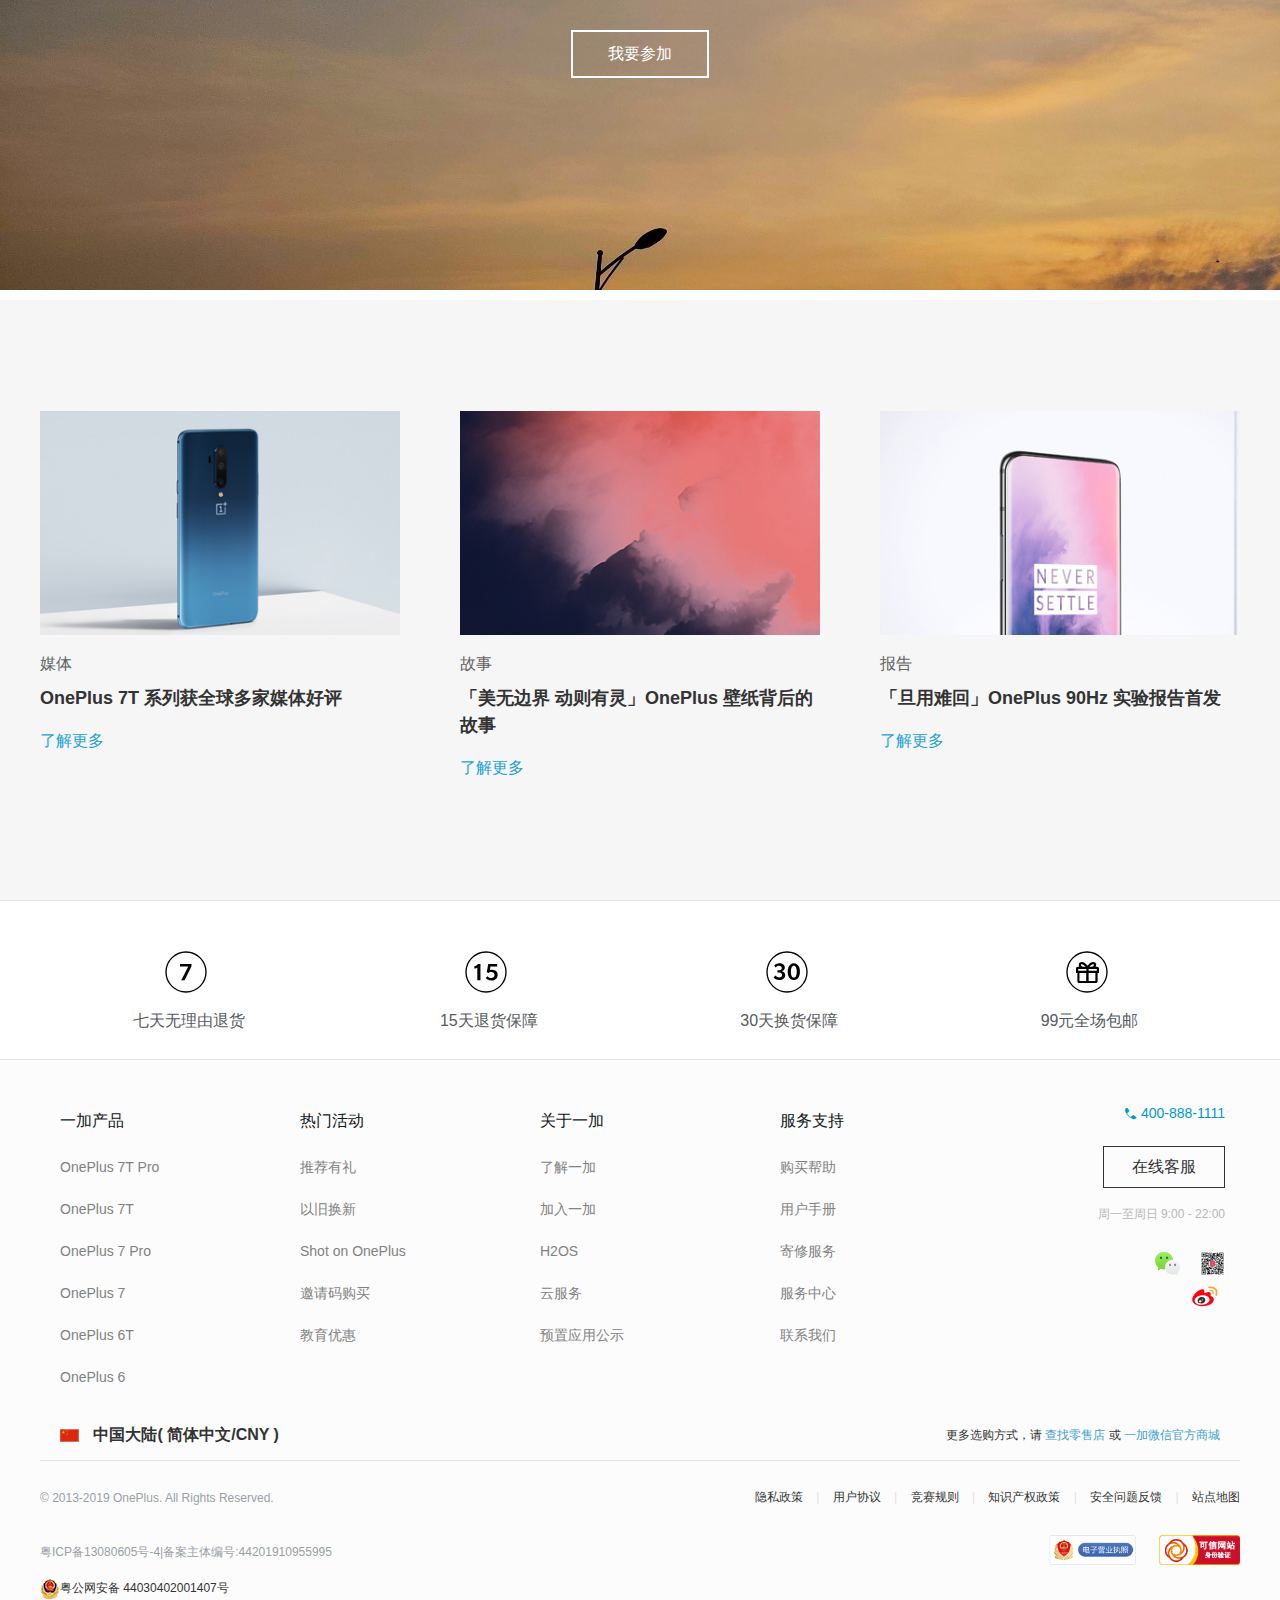
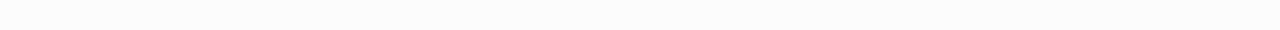
==== commit fad8f9b0: "H5C3" ====
--- a/项目/index.html
+++ b/项目/index.html
@@ -8,7 +8,7 @@
     <title>一加手机官网 -OnePlus 7T系列 全系90Hz，流畅新标杆</title>
 
     <script src="./js/iconfont.js"></script>
-    <link rel="stylesheet" href="./lib/reset.css">
+    <link rel="stylesheet" href="./lib/normalize.css">
     <link rel="stylesheet" href="./css/common.css">
     <link rel="stylesheet" href="./css/index.css">
     <link rel="shortcut icon" type="image/x-icon" href="./img/favicon.ico">
@@ -24,6 +24,7 @@
 </head>
 
 <body>
+<!-- 头部 -->
     <div class="top1">
         <div class=" container">
             <div class="top1-left">
@@ -80,7 +81,7 @@
                     <a href="#">商城</a>
                     <div class="top1-center-hover-2">
                         <ul>
-                            <a href="">
+                            <a href="mall-phone.html">
                                 <li>
                                     <i class="ico  ico-head-phone"></i>
                                     <p>手机</p>
@@ -173,6 +174,7 @@
             </div>
         </div>
     </div>
+    <!-- 中心图片 -->
     <a href="">
         <div class="oneplus-family">
             <div class="oneplus-family-content">
@@ -239,6 +241,7 @@
             </div>
         </div>
     </a>
+    <!-- 其他 -->
     <div class="about">
         <div class="container">
             <div>
@@ -287,6 +290,7 @@
             </a>
         </div>
     </div>
+    <!-- 尾部 -->
     <div class="footer">
         <div class="container">
             <div class="footer-all">
@@ -374,6 +378,7 @@
             </div>
         </div>
     </div>
+    <!-- 固定 -->
     <div class="footer-finish">
         <button><img src="./img/erweima.png" alt=""></button>
         <div class="footer-finish-other">
@@ -389,6 +394,7 @@
         </div>
     </div>
 </body>
+<!-- 固定点击效果 -->
 <script src="./js/jquery-1.12.4.js"></script>
 <script>
     $(".footer-finish button").click(function () {
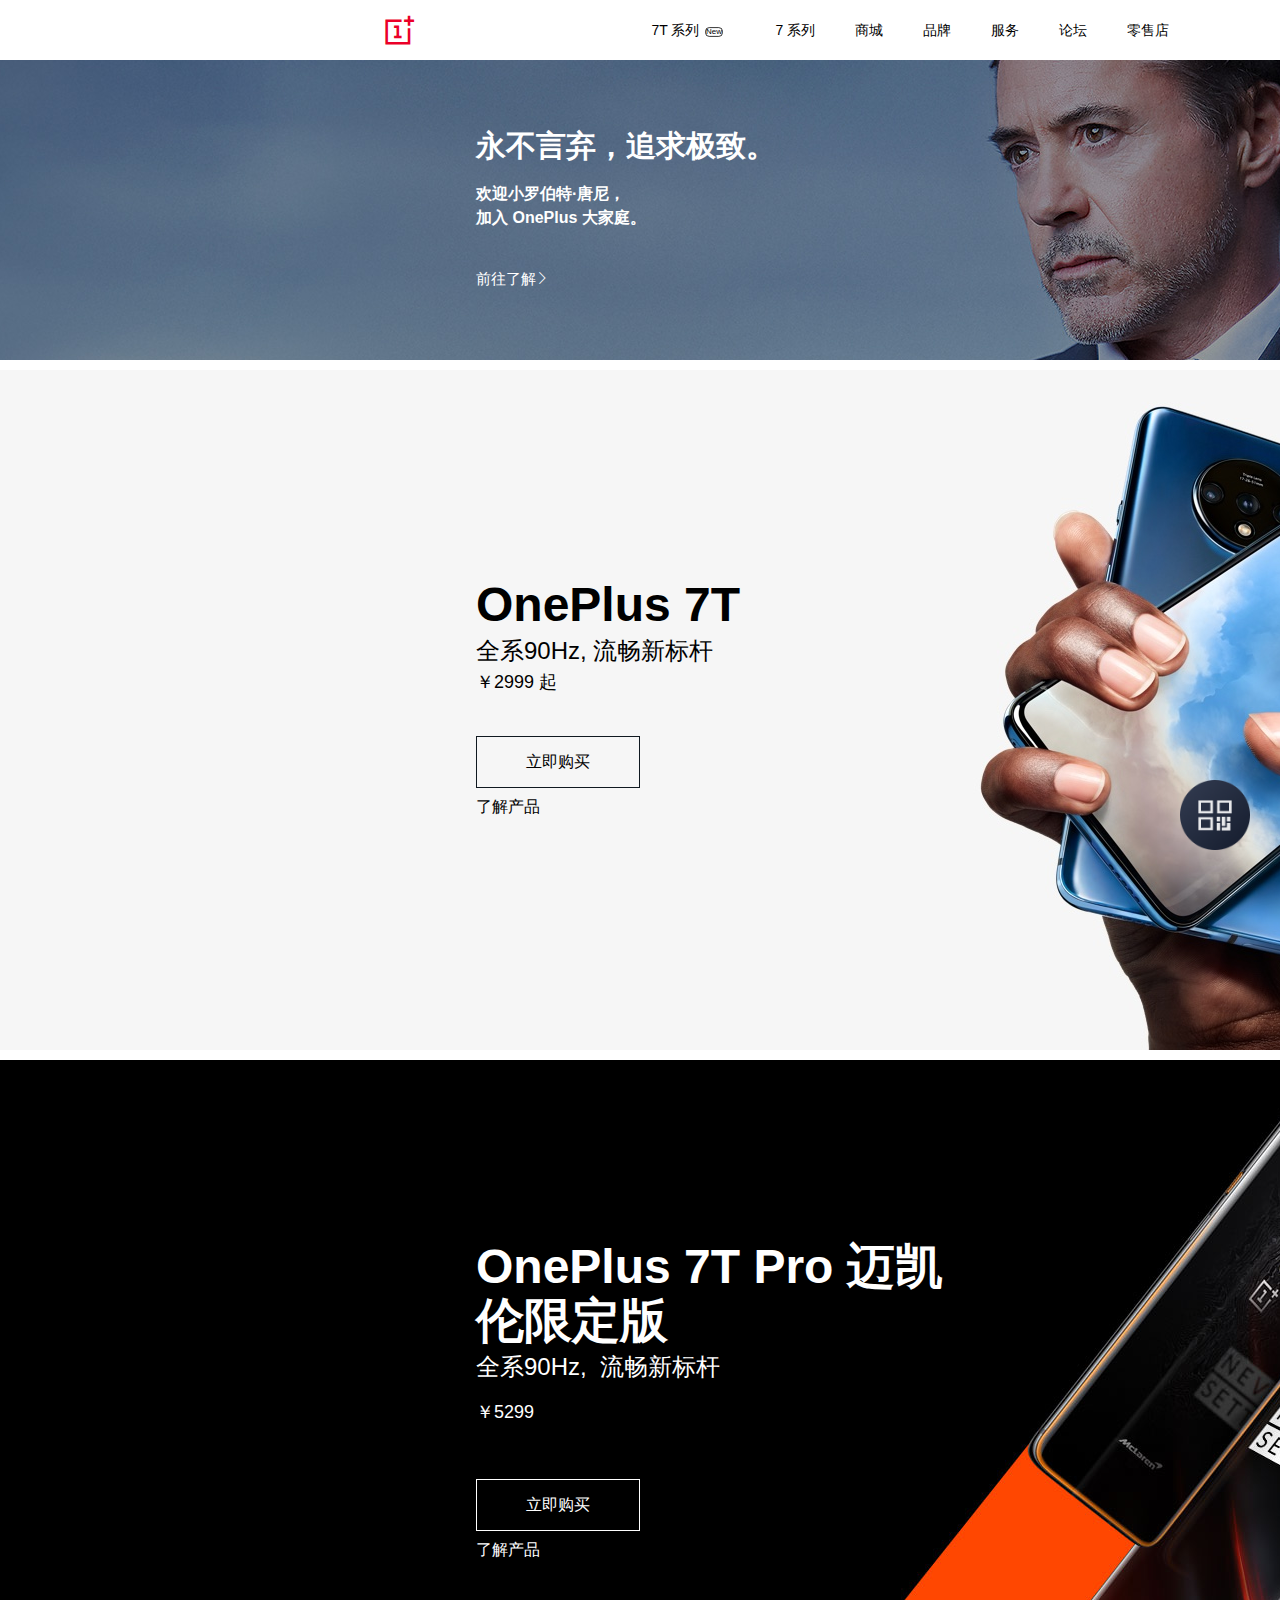
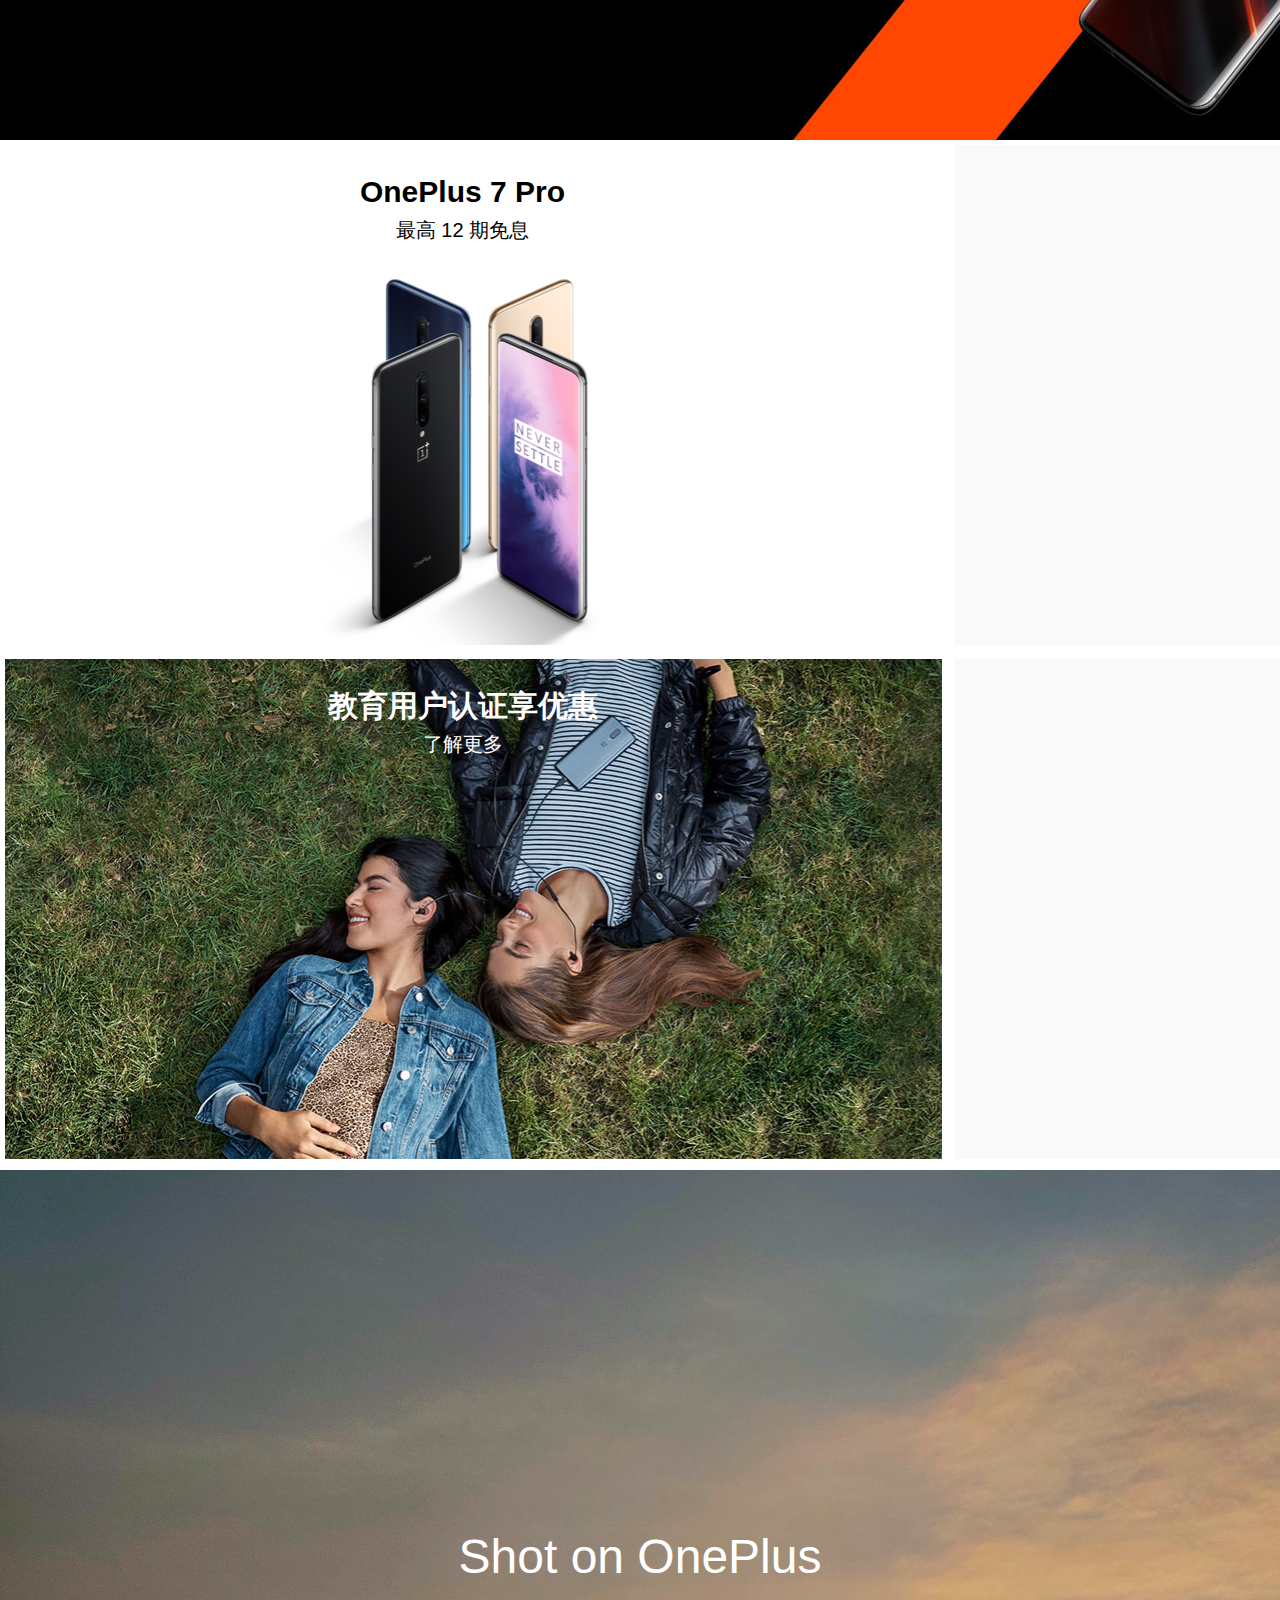
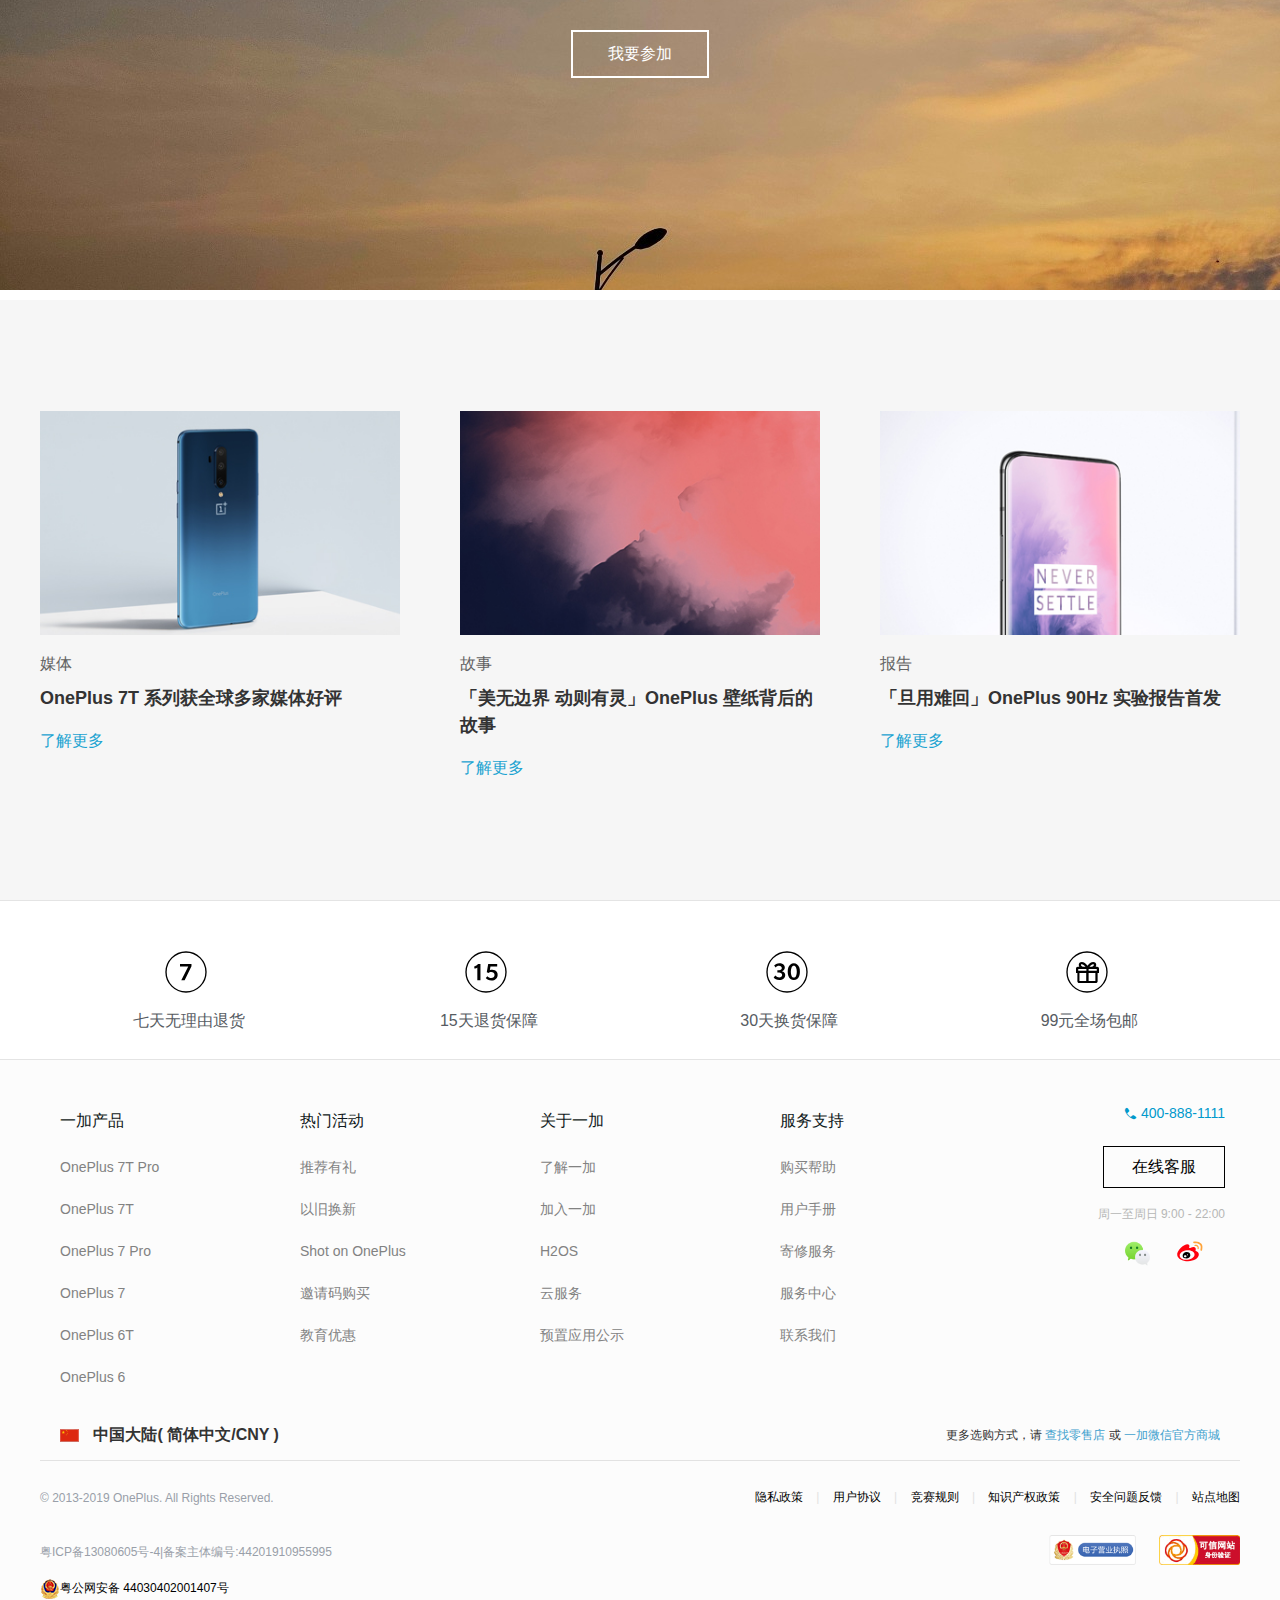
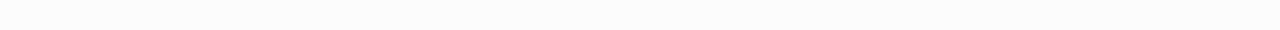
==== commit 0582c02e: "添加" ====
--- a/项目/index.html
+++ b/项目/index.html
@@ -6,7 +6,6 @@
     <meta name="viewport" content="width=device-width, initial-scale=1.0">
     <meta http-equiv="X-UA-Compatible" content="ie=edge">
     <title>一加手机官网 -OnePlus 7T系列 全系90Hz，流畅新标杆</title>
-
     <script src="./js/iconfont.js"></script>
     <link rel="stylesheet" href="./lib/normalize.css">
     <link rel="stylesheet" href="./css/common.css">
--- a/项目/css/common.css
+++ b/项目/css/common.css
@@ -1,52 +1,56 @@
-
 .clearfix:before,
 .clearfix:after {
-  content: '';
-  display: table;
+    content: '';
+    display: table;
 }
 
 .clearfix:after {
-  clear: both;
+    clear: both;
 }
 
 .clearfix {
-  *zoom: 1;
+    *zoom: 1;
 }
 
 
 .container {
-  margin: 0 auto;
-  width: 1200px;
+    margin: 0 auto;
+    width: 1200px;
 }
 
 
 /* user */
-@font-face {font-family: "iconfont";
-  src: url('../fonts/iconfont.woff'); /* IE9 */
-  src: url('../fonts/iconfont.eot?t=1575341554219#iefix') format('embedded-opentype'), /* IE6-IE8 */
-  url('[data-uri]') format('woff2'),
-  url('../fonts/iconfont.woff?t=1575341554219') format('woff'),
-  url('../fonts/iconfont.ttf?t=1575341554219') format('truetype'), /* chrome, firefox, opera, Safari, Android, iOS 4.2+ */
-  url('../fonts/iconfont.svg?t=1575341554219#iconfont') format('svg'); /* iOS 4.1- */
+@font-face {
+    font-family: "iconfont";
+    src: url('../fonts/iconfont.woff');
+    /* IE9 */
+    src: url('../fonts/iconfont.eot?t=1575341554219#iefix') format('embedded-opentype'),
+        /* IE6-IE8 */
+        url('[data-uri]') format('woff2'),
+        url('../fonts/iconfont.woff?t=1575341554219') format('woff'),
+        url('../fonts/iconfont.ttf?t=1575341554219') format('truetype'),
+        /* chrome, firefox, opera, Safari, Android, iOS 4.2+ */
+        url('../fonts/iconfont.svg?t=1575341554219#iconfont') format('svg');
+    /* iOS 4.1- */
 }
 
 .iconfont {
-  font-family: "iconfont" !important;
-  font-size: 16px;
-  font-style: normal;
-  -webkit-font-smoothing: antialiased;
-  -moz-osx-font-smoothing: grayscale;
+    font-family: "iconfont" !important;
+    font-size: 16px;
+    font-style: normal;
+    -webkit-font-smoothing: antialiased;
+    -moz-osx-font-smoothing: grayscale;
 }
 
 .icon-weibo:before {
-  content: "\e501";
+    content: "\e501";
 }
 
 /* shopping */
 @font-face {
     font-family: shopping-cart;
     src: url([data-uri]);
-    src: url([data-uri]?#iefix) format("eot"),url([data-uri]) format("woff2"),url([data-uri]) format("woff"),url([data-uri]) format("truetype"),url([data-uri]#shopping-cart) format("svg")
+    src: url([data-uri]?#iefix) format("eot"), url([data-uri]) format("woff2"), url([data-uri]) format("woff"), url([data-uri]) format("truetype"), url([data-uri]#shopping-cart) format("svg")
 }
 
 .ico-shipping-cart-empty:before {
@@ -66,14 +70,15 @@
 @font-face {
     font-family: one;
     src: url(/ov/assets/fonts/one/one.eot?319e0728);
-    src: url(/ov/assets/fonts/one/one.eot?319e0728?#iefix) format("eot"),url([data-uri]) format("woff2"),url(/ov/assets/fonts/one/one.woff?13af8d05) format("woff"),url(/ov/assets/fonts/one/one.ttf?73300297) format("truetype"),url(/ov/assets/fonts/one/one.svg?1b98efb0#one) format("svg")
+    src: url(/ov/assets/fonts/one/one.eot?319e0728?#iefix) format("eot"), url([data-uri]) format("woff2"), url(/ov/assets/fonts/one/one.woff?13af8d05) format("woff"), url(/ov/assets/fonts/one/one.ttf?73300297) format("truetype"), url(/ov/assets/fonts/one/one.svg?1b98efb0#one) format("svg")
 }
 
 .ico-address:before {
     content: "\E001"
 }
 
-.ico-address:before,.ico-arrow-down-light:before {
+.ico-address:before,
+.ico-arrow-down-light:before {
     font-family: one;
     -webkit-font-smoothing: antialiased;
     -moz-osx-font-smoothing: grayscale;
@@ -92,7 +97,8 @@
     content: "\E003"
 }
 
-.ico-arrow-down:before,.ico-arrow-left-light:before {
+.ico-arrow-down:before,
+.ico-arrow-left-light:before {
     font-family: one;
     -webkit-font-smoothing: antialiased;
     -moz-osx-font-smoothing: grayscale;
@@ -111,7 +117,8 @@
     content: "\E005"
 }
 
-.ico-arrow-right-normal:before,.ico-arrow-right:before {
+.ico-arrow-right-normal:before,
+.ico-arrow-right:before {
     font-family: one;
     -webkit-font-smoothing: antialiased;
     -moz-osx-font-smoothing: grayscale;
@@ -130,7 +137,8 @@
     content: "\E007"
 }
 
-.ico-audio:before,.ico-bag:before {
+.ico-audio:before,
+.ico-bag:before {
     font-family: one;
     -webkit-font-smoothing: antialiased;
     -moz-osx-font-smoothing: grayscale;
@@ -149,7 +157,8 @@
     content: "\E009"
 }
 
-.ico-bag_v2:before,.ico-bookmark:before {
+.ico-bag_v2:before,
+.ico-bookmark:before {
     font-family: one;
     -webkit-font-smoothing: antialiased;
     -moz-osx-font-smoothing: grayscale;
@@ -168,7 +177,8 @@
     content: "\E00B"
 }
 
-.ico-brand:before,.ico-bundles:before {
+.ico-brand:before,
+.ico-bundles:before {
     font-family: one;
     -webkit-font-smoothing: antialiased;
     -moz-osx-font-smoothing: grayscale;
@@ -192,7 +202,8 @@
     content: "\E00E"
 }
 
-.ico-call:before,.ico-call_v2:before {
+.ico-call:before,
+.ico-call_v2:before {
     font-family: one;
     -webkit-font-smoothing: antialiased;
     -moz-osx-font-smoothing: grayscale;
@@ -211,7 +222,8 @@
     content: "\E010"
 }
 
-.ico-cart-empty:before,.ico-cart-exchange:before {
+.ico-cart-empty:before,
+.ico-cart-exchange:before {
     font-family: one;
     -webkit-font-smoothing: antialiased;
     -moz-osx-font-smoothing: grayscale;
@@ -230,7 +242,8 @@
     content: "\E012"
 }
 
-.ico-cart-gift:before,.ico-cart-reason:before {
+.ico-cart-gift:before,
+.ico-cart-reason:before {
     font-family: one;
     -webkit-font-smoothing: antialiased;
     -moz-osx-font-smoothing: grayscale;
@@ -249,7 +262,8 @@
     content: "\E014"
 }
 
-.ico-cart-security:before,.ico-cases-protection:before {
+.ico-cart-security:before,
+.ico-cases-protection:before {
     font-family: one;
     -webkit-font-smoothing: antialiased;
     -moz-osx-font-smoothing: grayscale;
@@ -268,7 +282,8 @@
     content: "\E016"
 }
 
-.ico-cat-phone:before,.ico-cellphone:before {
+.ico-cat-phone:before,
+.ico-cellphone:before {
     font-family: one;
     -webkit-font-smoothing: antialiased;
     -moz-osx-font-smoothing: grayscale;
@@ -287,7 +302,8 @@
     content: "\E018"
 }
 
-.ico-contact:before,.ico-dash:before {
+.ico-contact:before,
+.ico-dash:before {
     font-family: one;
     -webkit-font-smoothing: antialiased;
     -moz-osx-font-smoothing: grayscale;
@@ -306,7 +322,8 @@
     content: "\E01A"
 }
 
-.ico-earphones:before,.ico-email:before {
+.ico-earphones:before,
+.ico-email:before {
     font-family: one;
     -webkit-font-smoothing: antialiased;
     -moz-osx-font-smoothing: grayscale;
@@ -325,7 +342,8 @@
     content: "\E01C"
 }
 
-.ico-face-smile:before,.ico-face-upset:before {
+.ico-face-smile:before,
+.ico-face-upset:before {
     font-family: one;
     -webkit-font-smoothing: antialiased;
     -moz-osx-font-smoothing: grayscale;
@@ -344,7 +362,8 @@
     content: "\E01E"
 }
 
-.ico-facebook-stroke:before,.ico-facebook:before {
+.ico-facebook-stroke:before,
+.ico-facebook:before {
     font-family: one;
     -webkit-font-smoothing: antialiased;
     -moz-osx-font-smoothing: grayscale;
@@ -363,7 +382,8 @@
     content: "\E020"
 }
 
-.ico-filter:before,.ico-free-delivery:before {
+.ico-filter:before,
+.ico-free-delivery:before {
     font-family: one;
     -webkit-font-smoothing: antialiased;
     -moz-osx-font-smoothing: grayscale;
@@ -382,7 +402,8 @@
     content: "\E022"
 }
 
-.ico-full-bag:before,.ico-gear:before {
+.ico-full-bag:before,
+.ico-gear:before {
     font-family: one;
     -webkit-font-smoothing: antialiased;
     -moz-osx-font-smoothing: grayscale;
@@ -401,7 +422,8 @@
     content: "\E024"
 }
 
-.ico-google-plus:before,.ico-half-bag:before {
+.ico-google-plus:before,
+.ico-half-bag:before {
     font-family: one;
     -webkit-font-smoothing: antialiased;
     -moz-osx-font-smoothing: grayscale;
@@ -420,7 +442,8 @@
     content: "\E026"
 }
 
-.ico-head-oneplus-7:before,.ico-head-oneplus-7pro-5g:before {
+.ico-head-oneplus-7:before,
+.ico-head-oneplus-7pro-5g:before {
     font-family: one;
     -webkit-font-smoothing: antialiased;
     -moz-osx-font-smoothing: grayscale;
@@ -439,7 +462,8 @@
     content: "\E028"
 }
 
-.ico-head-oneplus-7pro:before,.ico-head-oneplus-tv-acc:before {
+.ico-head-oneplus-7pro:before,
+.ico-head-oneplus-tv-acc:before {
     font-family: one;
     -webkit-font-smoothing: antialiased;
     -moz-osx-font-smoothing: grayscale;
@@ -458,7 +482,8 @@
     content: "\E02A"
 }
 
-.ico-head-oneplus7-2:before,.ico-head-oneplus-tv:before {
+.ico-head-oneplus7-2:before,
+.ico-head-oneplus-tv:before {
     font-family: one;
     -webkit-font-smoothing: antialiased;
     -moz-osx-font-smoothing: grayscale;
@@ -477,7 +502,8 @@
     content: "\E02C"
 }
 
-.ico-head-oneplus7pro-2:before,.ico-head-oneplus7pro-5g:before {
+.ico-head-oneplus7pro-2:before,
+.ico-head-oneplus7pro-5g:before {
     font-family: one;
     -webkit-font-smoothing: antialiased;
     -moz-osx-font-smoothing: grayscale;
@@ -496,7 +522,8 @@
     content: "\E02E"
 }
 
-.ico-head-phone:before,.ico-help_v2:before {
+.ico-head-phone:before,
+.ico-help_v2:before {
     font-family: one;
     -webkit-font-smoothing: antialiased;
     -moz-osx-font-smoothing: grayscale;
@@ -515,7 +542,8 @@
     content: "\E030"
 }
 
-.ico-instagram:before,.ico-less:before {
+.ico-instagram:before,
+.ico-less:before {
     font-family: one;
     -webkit-font-smoothing: antialiased;
     -moz-osx-font-smoothing: grayscale;
@@ -534,7 +562,8 @@
     content: "\E032"
 }
 
-.ico-link:before,.ico-load3d:before {
+.ico-link:before,
+.ico-load3d:before {
     font-family: one;
     -webkit-font-smoothing: antialiased;
     -moz-osx-font-smoothing: grayscale;
@@ -553,7 +582,8 @@
     content: "\E034"
 }
 
-.ico-location:before,.ico-location_v2:before {
+.ico-location:before,
+.ico-location_v2:before {
     font-family: one;
     -webkit-font-smoothing: antialiased;
     -moz-osx-font-smoothing: grayscale;
@@ -572,7 +602,8 @@
     content: "\E036"
 }
 
-.ico-more:before,.ico-new:before {
+.ico-more:before,
+.ico-new:before {
     font-family: one;
     -webkit-font-smoothing: antialiased;
     -moz-osx-font-smoothing: grayscale;
@@ -591,7 +622,8 @@
     content: "\E038"
 }
 
-.ico-phone:before,.ico-power-banks:before {
+.ico-phone:before,
+.ico-power-banks:before {
     font-family: one;
     -webkit-font-smoothing: antialiased;
     -moz-osx-font-smoothing: grayscale;
@@ -610,7 +642,8 @@
     content: "\E03A"
 }
 
-.ico-power-cables:before,.ico-qq:before {
+.ico-power-cables:before,
+.ico-qq:before {
     font-family: one;
     -webkit-font-smoothing: antialiased;
     -moz-osx-font-smoothing: grayscale;
@@ -629,7 +662,8 @@
     content: "\E03C"
 }
 
-.ico-qqzone:before,.ico-refresh:before {
+.ico-qqzone:before,
+.ico-refresh:before {
     font-family: one;
     -webkit-font-smoothing: antialiased;
     -moz-osx-font-smoothing: grayscale;
@@ -648,7 +682,8 @@
     content: "\E03E"
 }
 
-.ico-return-policy:before,.ico-search:before {
+.ico-return-policy:before,
+.ico-search:before {
     font-family: one;
     -webkit-font-smoothing: antialiased;
     -moz-osx-font-smoothing: grayscale;
@@ -667,7 +702,8 @@
     content: "\E040"
 }
 
-.ico-search_v2:before,.ico-secure-payments:before {
+.ico-search_v2:before,
+.ico-secure-payments:before {
     font-family: one;
     -webkit-font-smoothing: antialiased;
     -moz-osx-font-smoothing: grayscale;
@@ -686,7 +722,8 @@
     content: "\E042"
 }
 
-.ico-serviceIcons-15:before,.ico-serviceIcons-30:before {
+.ico-serviceIcons-15:before,
+.ico-serviceIcons-30:before {
     font-family: one;
     -webkit-font-smoothing: antialiased;
     -moz-osx-font-smoothing: grayscale;
@@ -705,7 +742,8 @@
     content: "\E044"
 }
 
-.ico-serviceIcons-7:before,.ico-serviceIcons-gift:before {
+.ico-serviceIcons-7:before,
+.ico-serviceIcons-gift:before {
     font-family: one;
     -webkit-font-smoothing: antialiased;
     -moz-osx-font-smoothing: grayscale;
@@ -724,7 +762,8 @@
     content: "\E046"
 }
 
-.ico-serviceIcons-safe:before,.ico-snapchat-ghost:before {
+.ico-serviceIcons-safe:before,
+.ico-snapchat-ghost:before {
     font-family: one;
     -webkit-font-smoothing: antialiased;
     -moz-osx-font-smoothing: grayscale;
@@ -743,7 +782,8 @@
     content: "\E048"
 }
 
-.ico-store-insurance:before,.ico-success:before {
+.ico-store-insurance:before,
+.ico-success:before {
     font-family: one;
     -webkit-font-smoothing: antialiased;
     -moz-osx-font-smoothing: grayscale;
@@ -762,7 +802,8 @@
     content: "\E04A"
 }
 
-.ico-twitter:before,.ico-user:before {
+.ico-twitter:before,
+.ico-user:before {
     font-family: one;
     -webkit-font-smoothing: antialiased;
     -moz-osx-font-smoothing: grayscale;
@@ -781,7 +822,8 @@
     content: "\E04C"
 }
 
-.ico-user_v2:before,.ico-wechat:before {
+.ico-user_v2:before,
+.ico-wechat:before {
     font-family: one;
     -webkit-font-smoothing: antialiased;
     -moz-osx-font-smoothing: grayscale;
@@ -813,14 +855,15 @@
 @font-face {
     font-family: account;
     src: url([data-uri]);
-    src: url([data-uri]?#iefix) format("eot"),url([data-uri]) format("woff2"),url([data-uri]) format("woff"),url([data-uri]) format("truetype"),url(/ov/assets/fonts/account/account.svg?2d4a7b62#account) format("svg")
+    src: url([data-uri]?#iefix) format("eot"), url([data-uri]) format("woff2"), url([data-uri]) format("woff"), url([data-uri]) format("truetype"), url(/ov/assets/fonts/account/account.svg?2d4a7b62#account) format("svg")
 }
 
 .ico-account-info:before {
     content: "\E001"
 }
 
-.ico-account-info:before,.ico-account-qq:before {
+.ico-account-info:before,
+.ico-account-qq:before {
     font-family: account;
     -webkit-font-smoothing: antialiased;
     -moz-osx-font-smoothing: grayscale;
@@ -839,7 +882,8 @@
     content: "\E003"
 }
 
-.ico-account-weibo:before,.ico-account-weixin:before {
+.ico-account-weibo:before,
+.ico-account-weixin:before {
     font-family: account;
     -webkit-font-smoothing: antialiased;
     -moz-osx-font-smoothing: grayscale;
@@ -858,7 +902,8 @@
     content: "\E005"
 }
 
-.ico-facebook-stroke:before,.ico-failure:before {
+.ico-facebook-stroke:before,
+.ico-failure:before {
     font-family: account;
     -webkit-font-smoothing: antialiased;
     -moz-osx-font-smoothing: grayscale;
@@ -877,7 +922,8 @@
     content: "\E007"
 }
 
-.ico-hide-pwd:before,.ico-mail:before {
+.ico-hide-pwd:before,
+.ico-mail:before {
     font-family: account;
     -webkit-font-smoothing: antialiased;
     -moz-osx-font-smoothing: grayscale;
@@ -896,7 +942,8 @@
     content: "\E009"
 }
 
-.ico-send-email:before,.ico-show-pwd:before {
+.ico-send-email:before,
+.ico-show-pwd:before {
     font-family: account;
     -webkit-font-smoothing: antialiased;
     -moz-osx-font-smoothing: grayscale;
@@ -915,7 +962,8 @@
     content: "\E00B"
 }
 
-.ico-success:before,.ico-warning-circle:before {
+.ico-success:before,
+.ico-warning-circle:before {
     font-family: account;
     -webkit-font-smoothing: antialiased;
     -moz-osx-font-smoothing: grayscale;
@@ -929,3 +977,410 @@
 .ico-warning-circle:before {
     content: "\E00C"
 }
+
+
+/* Retailstore */
+
+@font-face {
+    font-family: shoton;
+    src: url([data-uri]);
+    src: url([data-uri]?#iefix) format("eot"), url([data-uri]) format("woff2"), url([data-uri]) format("woff"), url([data-uri]) format("truetype"), url(/ov/assets/fonts/shoton/shoton.svg?96e22af3#shoton) format("svg")
+}
+
+.ico-arrow-back:before {
+    content: "\E001"
+}
+
+.ico-arrow-back:before,
+.ico-camera:before {
+    font-family: shoton;
+    -webkit-font-smoothing: antialiased;
+    -moz-osx-font-smoothing: grayscale;
+    font-style: normal;
+    font-variant: normal;
+    font-weight: 400;
+    text-decoration: none;
+    text-transform: none
+}
+
+.ico-camera:before {
+    content: "\E002"
+}
+
+.ico-cancel:before {
+    content: "\E003"
+}
+
+.ico-cancel:before,
+.ico-collect:before {
+    font-family: shoton;
+    -webkit-font-smoothing: antialiased;
+    -moz-osx-font-smoothing: grayscale;
+    font-style: normal;
+    font-variant: normal;
+    font-weight: 400;
+    text-decoration: none;
+    text-transform: none
+}
+
+.ico-collect:before {
+    content: "\E004"
+}
+
+.ico-collected:before {
+    content: "\E005"
+}
+
+.ico-collected:before,
+.ico-dot-more:before {
+    font-family: shoton;
+    -webkit-font-smoothing: antialiased;
+    -moz-osx-font-smoothing: grayscale;
+    font-style: normal;
+    font-variant: normal;
+    font-weight: 400;
+    text-decoration: none;
+    text-transform: none
+}
+
+.ico-dot-more:before {
+    content: "\E006"
+}
+
+.ico-download:before {
+    content: "\E007"
+}
+
+.ico-download:before,
+.ico-fb:before {
+    font-family: shoton;
+    -webkit-font-smoothing: antialiased;
+    -moz-osx-font-smoothing: grayscale;
+    font-style: normal;
+    font-variant: normal;
+    font-weight: 400;
+    text-decoration: none;
+    text-transform: none
+}
+
+.ico-fb:before {
+    content: "\E008"
+}
+
+.ico-grid:before {
+    content: "\E009"
+}
+
+.ico-grid:before,
+.ico-heart-red:before {
+    font-family: shoton;
+    -webkit-font-smoothing: antialiased;
+    -moz-osx-font-smoothing: grayscale;
+    font-style: normal;
+    font-variant: normal;
+    font-weight: 400;
+    text-decoration: none;
+    text-transform: none
+}
+
+.ico-heart-red:before {
+    content: "\E00A"
+}
+
+.ico-heart-white:before {
+    content: "\E00B"
+}
+
+.ico-heart-white:before,
+.ico-heart:before {
+    font-family: shoton;
+    -webkit-font-smoothing: antialiased;
+    -moz-osx-font-smoothing: grayscale;
+    font-style: normal;
+    font-variant: normal;
+    font-weight: 400;
+    text-decoration: none;
+    text-transform: none
+}
+
+.ico-heart:before {
+    content: "\E00C"
+}
+
+.ico-hearted:before {
+    content: "\E00D"
+}
+
+.ico-hearted:before,
+.ico-info:before {
+    font-family: shoton;
+    -webkit-font-smoothing: antialiased;
+    -moz-osx-font-smoothing: grayscale;
+    font-style: normal;
+    font-variant: normal;
+    font-weight: 400;
+    text-decoration: none;
+    text-transform: none
+}
+
+.ico-info:before {
+    content: "\E00E"
+}
+
+.ico-list:before {
+    content: "\E00F"
+}
+
+.ico-list:before,
+.ico-menu:before {
+    font-family: shoton;
+    -webkit-font-smoothing: antialiased;
+    -moz-osx-font-smoothing: grayscale;
+    font-style: normal;
+    font-variant: normal;
+    font-weight: 400;
+    text-decoration: none;
+    text-transform: none
+}
+
+.ico-menu:before {
+    content: "\E010"
+}
+
+.ico-minus:before {
+    content: "\E011"
+}
+
+.ico-minus:before,
+.ico-more:before {
+    font-family: shoton;
+    -webkit-font-smoothing: antialiased;
+    -moz-osx-font-smoothing: grayscale;
+    font-style: normal;
+    font-variant: normal;
+    font-weight: 400;
+    text-decoration: none;
+    text-transform: none
+}
+
+.ico-more:before {
+    content: "\E012"
+}
+
+.ico-msg:before {
+    content: "\E013"
+}
+
+.ico-msg:before,
+.ico-pinterest:before {
+    font-family: shoton;
+    -webkit-font-smoothing: antialiased;
+    -moz-osx-font-smoothing: grayscale;
+    font-style: normal;
+    font-variant: normal;
+    font-weight: 400;
+    text-decoration: none;
+    text-transform: none
+}
+
+.ico-pinterest:before {
+    content: "\E014"
+}
+
+.ico-share:before {
+    content: "\E015"
+}
+
+.ico-share:before,
+.ico-triangle-down:before {
+    font-family: shoton;
+    -webkit-font-smoothing: antialiased;
+    -moz-osx-font-smoothing: grayscale;
+    font-style: normal;
+    font-variant: normal;
+    font-weight: 400;
+    text-decoration: none;
+    text-transform: none
+}
+
+.ico-triangle-down:before {
+    content: "\E016"
+}
+
+.ico-tw:before {
+    content: "\E017"
+}
+
+.ico-tw:before,
+.ico-user:before {
+    font-family: shoton;
+    -webkit-font-smoothing: antialiased;
+    -moz-osx-font-smoothing: grayscale;
+    font-style: normal;
+    font-variant: normal;
+    font-weight: 400;
+    text-decoration: none;
+    text-transform: none
+}
+
+.ico-user:before {
+    content: "\E018"
+}
+
+@font-face {
+    font-family: jd-offline;
+    src: url([data-uri]);
+    src: url([data-uri]?#iefix) format("eot"), url([data-uri]) format("woff2"), url([data-uri]) format("woff"), url([data-uri]) format("truetype"), url(/ov/assets/fonts/jd-offline/jd-offline.svg?6b284bc5#jd-offline) format("svg")
+}
+
+.ico-icon_3d:before {
+    content: "\E001"
+}
+
+.ico-icon_3d:before,
+.ico-icon_back:before {
+    font-family: jd-offline;
+    -webkit-font-smoothing: antialiased;
+    -moz-osx-font-smoothing: grayscale;
+    font-style: normal;
+    font-variant: normal;
+    font-weight: 400;
+    text-decoration: none;
+    text-transform: none
+}
+
+.ico-icon_back:before {
+    content: "\E002"
+}
+
+.ico-icon_copy:before {
+    content: "\E003"
+}
+
+.ico-icon_copy2:before,
+.ico-icon_copy:before {
+    font-family: jd-offline;
+    -webkit-font-smoothing: antialiased;
+    -moz-osx-font-smoothing: grayscale;
+    font-style: normal;
+    font-variant: normal;
+    font-weight: 400;
+    text-decoration: none;
+    text-transform: none
+}
+
+.ico-icon_copy2:before {
+    content: "\E004"
+}
+
+.ico-icon_distance:before {
+    content: "\E005"
+}
+
+.ico-icon_distance:before,
+.ico-icon_location:before {
+    font-family: jd-offline;
+    -webkit-font-smoothing: antialiased;
+    -moz-osx-font-smoothing: grayscale;
+    font-style: normal;
+    font-variant: normal;
+    font-weight: 400;
+    text-decoration: none;
+    text-transform: none
+}
+
+.ico-icon_location:before {
+    content: "\E006"
+}
+
+.ico-icon_location_center:before {
+    content: "\E007"
+}
+
+.ico-icon_location_center:before,
+.ico-icon_location_index:before {
+    font-family: jd-offline;
+    -webkit-font-smoothing: antialiased;
+    -moz-osx-font-smoothing: grayscale;
+    font-style: normal;
+    font-variant: normal;
+    font-weight: 400;
+    text-decoration: none;
+    text-transform: none
+}
+
+.ico-icon_location_index:before {
+    content: "\E008"
+}
+
+.ico-icon_location_num:before {
+    content: "\E009"
+}
+
+.ico-icon_location_num:before,
+.ico-icon_navigation:before {
+    font-family: jd-offline;
+    -webkit-font-smoothing: antialiased;
+    -moz-osx-font-smoothing: grayscale;
+    font-style: normal;
+    font-variant: normal;
+    font-weight: 400;
+    text-decoration: none;
+    text-transform: none
+}
+
+.ico-icon_navigation:before {
+    content: "\E00A"
+}
+
+.ico-icon_search:before {
+    content: "\E00B"
+}
+
+.ico-icon_search2:before,
+.ico-icon_search:before {
+    font-family: jd-offline;
+    -webkit-font-smoothing: antialiased;
+    -moz-osx-font-smoothing: grayscale;
+    font-style: normal;
+    font-variant: normal;
+    font-weight: 400;
+    text-decoration: none;
+    text-transform: none
+}
+
+.ico-icon_search2:before {
+    content: "\E00C"
+}
+
+.ico-icon_store:before {
+    content: "\E00D"
+}
+
+.ico-icon_store:before,
+.ico-icon_tel:before {
+    font-family: jd-offline;
+    -webkit-font-smoothing: antialiased;
+    -moz-osx-font-smoothing: grayscale;
+    font-style: normal;
+    font-variant: normal;
+    font-weight: 400;
+    text-decoration: none;
+    text-transform: none
+}
+
+.ico-icon_tel:before {
+    content: "\E00E"
+}
+
+.ico-icon_time:before {
+    font-family: jd-offline;
+    -webkit-font-smoothing: antialiased;
+    -moz-osx-font-smoothing: grayscale;
+    font-style: normal;
+    font-variant: normal;
+    font-weight: 400;
+    text-decoration: none;
+    text-transform: none;
+    content: "\E00F"
+}--- a/项目/css/index.css
+++ b/项目/css/index.css
@@ -377,6 +377,16 @@
     margin-left:17px;
 }
 
+
+
+
+
+
+
+
+
+
+
 .oneplus-family {
     position: relative;
     width: 1903px;
@@ -826,7 +836,7 @@
     float: left;
 }
 
-.footer-right a:nth-child(1){
+.footer-right>a:nth-child(1){
     display: block;
     float: right;
     color: #0099cc;
@@ -884,20 +894,41 @@
 }
 
 .footer-right>i {
-    overflow: hidden;
     text-align: right;
     margin-top: 10px;
     width: 100px;
     float: right;
 }
 
-.footer-right>i img{
-    float: left;
-    margin-left:20px;
+.footer-right>i a:nth-child(1){
+    position: relative;
+}
+
+.footer-right>i a{
+    display: block;
+    float: left;
+}
+
+.footer-right>i a:nth-child(1) img:nth-child(1){
+    float: left;
+    margin-top: 10px;
+    margin-right:20px;
     width:25px;
     height: 25px;
-    margin-top: 10px;
     box-sizing: border-box;
+}
+
+.footer-right>i a:nth-child(1) img:nth-child(2) {
+    width: 129px;
+    height: 129px;
+    display: none;
+    position: absolute;
+    top: -128px;
+    left: -37px;
+
+}
+.footer-right>i a:nth-child(1):hover .two{
+    display: block;
 }
 
 .footer-right>i svg {
@@ -984,9 +1015,66 @@
 
 .footer-finish button{
     border: none;
+    background-color: transparent;
+}
+
+
+
+.footer-finish-other{
+    position: fixed;
+    display: none;
+    left: 50%;
+    top: 50%;
+    margin-top:-243px ;
+    margin-left: -300px;
+    width: 600px;
+    height: 486px;
+}
+
+
+.footer-finish-other button {
+    position: absolute;
+    font-size: 20px;
+    top: 10px;
+    right: 10px;
+}
+
+.footer-finish-other-top {
+    height: 180px;
+    width: 100%;
+    background-image: url(../img/bg-pc.jpg);
+    padding-top: 60px;
+    padding-left: 60px;
+    box-sizing: border-box;
+}
+
+.footer-finish-other-top h2{
+    font-size: 22px;
+    margin-bottom: 25px;
+
+}
+
+.footer-finish-other-top p{
+    font-size: 16px;
+    font-weight: bold;
+
+}
+
+.footer-finish-other-bottom {
+    height: 306px;
+    width: 100%;
     background-color: #fff;
-}
-
-.footer-finish button:active{
-    
-}+    text-align: center;
+}
+
+.footer-finish-other-bottom img {
+    width: 225px;
+    height: 225px;
+    margin-top: 20px;
+    margin-bottom: 10px;
+}
+
+.footer-finish-other-bottom p{
+    font-size: 14px;
+    color: #b4b4b4;
+}
